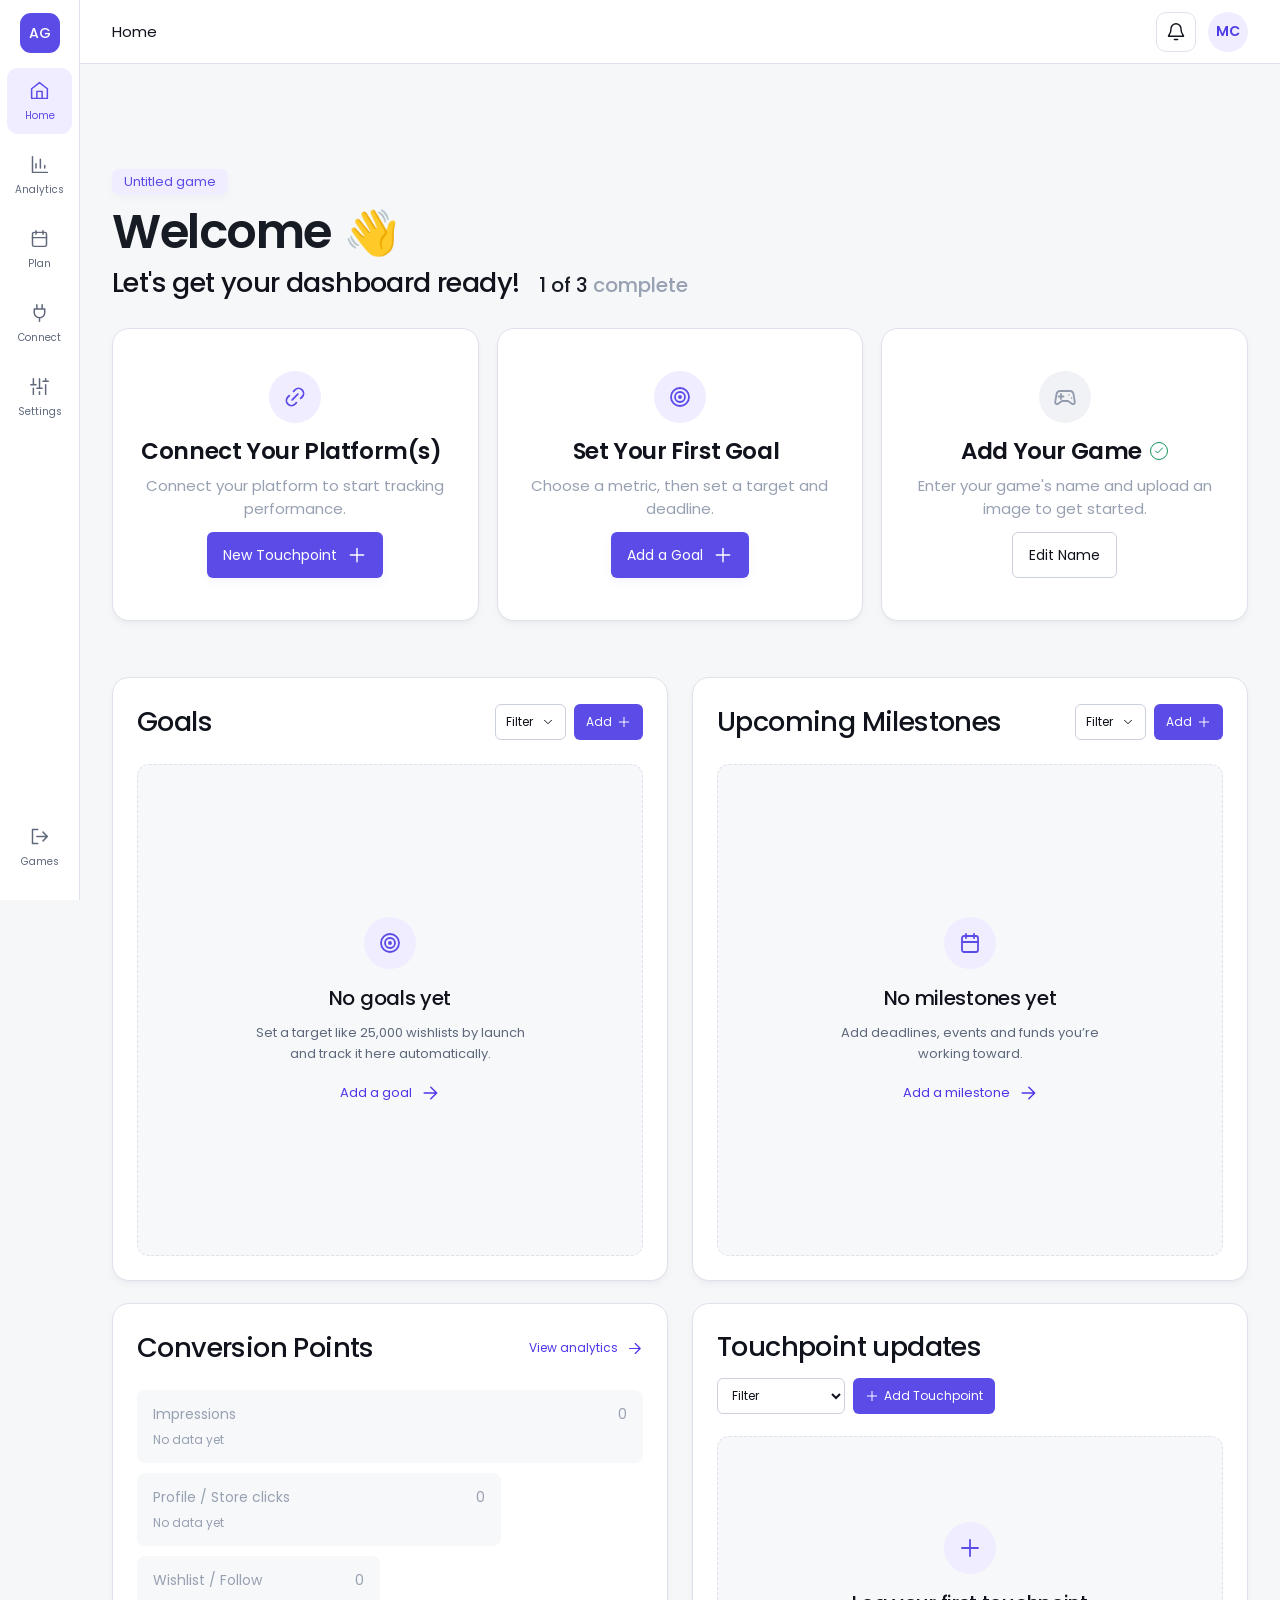
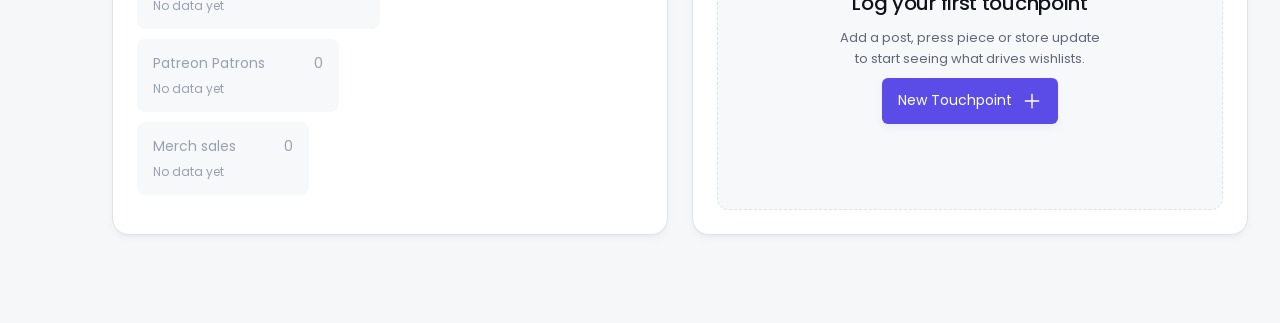
==== workspace.html @ 1661e058 "initial commit" ====
<!doctype html>
<html lang="en">
  <head>
    <meta charset="utf-8">
    <meta name="viewport" content="width=device-width, initial-scale=1">
    <meta name="description" content="Manage your games, dashboards, and launch plans with Aggro.">
    <title>Workspace · Aggro.</title>
    <link rel="preconnect" href="https://fonts.googleapis.com">
    <link rel="preconnect" href="https://fonts.gstatic.com" crossorigin>
    <link
      rel="stylesheet"
      href="https://fonts.googleapis.com/css2?family=Poppins:wght@400;500;600&display=swap"
    >
    <link rel="stylesheet" href="src/css/styles.css">
    <script src="src/js/autocomplete.js" defer></script>
    <script src="src/js/dropdown.js" defer></script>
    <script src="src/js/projects.js" defer></script>
    <script src="src/js/common.js" defer></script>
    <script src="src/js/date-picker.js" defer></script>
    <script src="src/js/demo-data.js" defer></script>
    <script src="src/js/workspace.js" defer></script>
    <script src="src/js/dashboard.js" defer></script>
    <script src="src/js/goal-filters.js" defer></script>
    <script src="src/js/milestone-form.js" defer></script>
    <script src="src/js/milestone-filters.js" defer></script>
  </head>
  <body class="workspace-open">
    <p id="text-completion-hint" class="visually-hidden">Typing any character fills in suggested text. You can then edit it freely.</p>

    <svg class="icon-library" xmlns="http://www.w3.org/2000/svg" aria-hidden="true">
      <symbol id="arrow" viewBox="0 0 24 24">
        <path d="M5 12h14m-6-7 7 7-7 7"/>
      </symbol>
      <symbol id="plus" viewBox="0 0 24 24">
        <path d="M12 4v16M4 12h16"/>
      </symbol>
      <symbol id="bell" viewBox="0 0 24 24">
        <path d="M18 8a6 6 0 0 0-12 0c0 7-3 7-3 9h18c0-2-3-2-3-9M10 21h4"/>
      </symbol>
      <symbol id="check" viewBox="0 0 24 24">
        <path d="m5 12 4 4 10-10"/>
      </symbol>
      <symbol id="target" viewBox="0 0 24 24">
        <circle cx="12" cy="12" r="9"/>
        <circle cx="12" cy="12" r="5"/>
        <circle cx="12" cy="12" r="1"/>
      </symbol>
      <symbol id="calendar" viewBox="0 0 24 24">
        <rect x="4" y="5" width="16" height="16" rx="2"/>
        <path d="M8 3v4m8-4v4M4 11h16"/>
      </symbol>
      <symbol id="edit" viewBox="0 0 24 24"><path d="m15 5 4 4M4 20l4-1L20 7a2.8 2.8 0 0 0-4-4L4 15Z"/></symbol>
      <symbol id="close" viewBox="0 0 24 24"><path d="m6 6 12 12M18 6 6 18"/></symbol>
      <symbol id="chevron-right" viewBox="0 0 24 24"><path d="m9 6 6 6-6 6"/></symbol>
      <symbol id="trash" viewBox="0 0 24 24"><path d="M3 6h18M9 6V3h6v3M5 6l1 15h12l1-15M10 10v7M14 10v7"/></symbol>
      <symbol id="link" viewBox="0 0 24 24">
        <g transform="rotate(-45 12 12)">
          <path d="M9 7H7a5 5 0 0 0 0 10h2m6-10h2a5 5 0 0 1 0 10h-2M8 12h8"/>
        </g>
      </symbol>
      <symbol id="gamepad" viewBox="0 0 24 24">
        <path
          d="M7 6h10c2 0 3 1 3.5 3l1.3 8c.3 1.7-1.6 2.8-2.9 1.7L15 16H9l-3.9 2.7c-1.3 1.1-3.2 0-2.9-1.7l1.3-8C4 7 5 6 7 6ZM8 9v5m-2.5-2.5h5"
        />
        <circle cx="16" cy="10" r=".8" fill="currentColor" stroke="none"/>
        <circle cx="18.5" cy="13" r=".8" fill="currentColor" stroke="none"/>
      </symbol>
    </svg>

    <aside id="workspace-sidebar" class="workspace-sidebar" aria-label="Game workspace">
      <button class="workspace-brand" type="button" data-library aria-label="Aggro — back to games">AG</button>
      <nav class="workspace-navigation" aria-label="Workspace navigation">
        <button class="sidebar-link" type="button" data-section="Home" aria-current="page">
          <svg class="icon" viewBox="0 0 24 24" aria-hidden="true">
            <path d="m3 10 9-7 9 7v11H3Z"/>
            <path d="M9 21v-8h6v8"/>
          </svg>
          <span>Home</span>
        </button>
        <button class="sidebar-link" type="button" data-section="Analytics">
          <svg class="icon" viewBox="0 0 24 24" aria-hidden="true">
            <path d="M4 3v18h17M8 16v-5m5 5V6m5 10v-3"/>
          </svg>
          <span>Analytics</span>
        </button>
        <button class="sidebar-link" type="button" data-section="Plan">
          <svg class="icon" viewBox="0 0 24 24" aria-hidden="true">
            <rect x="4" y="5" width="16" height="16" rx="2"/>
            <path d="M8 3v4m8-4v4M4 11h16"/>
          </svg>
          <span>Plan</span>
        </button>
        <button class="sidebar-link" type="button" data-section="Connect">
          <svg class="icon" viewBox="0 0 24 24" aria-hidden="true">
            <path d="M9 3v5m6-5v5M6 8h12v4a6 6 0 0 1-12 0Zm6 10v4"/>
          </svg>
          <span>Connect</span>
        </button>
        <button class="sidebar-link" type="button" data-section="Settings">
          <svg class="icon" viewBox="0 0 24 24" aria-hidden="true">
            <path d="M5 3v7m0 4v7M12 3v11m0 4v3M19 3v3m0 4v11M2 10h6m1 4h6m1-8h6"/>
          </svg>
          <span>Settings</span>
        </button>
      </nav>
      <button class="sidebar-link sidebar-return" type="button" data-library aria-label="Back to games">
        <svg class="icon" viewBox="0 0 24 24" aria-hidden="true">
          <path d="M10 4H4v16h6m-1-8h12m-5-5 5 5-5 5"/>
        </svg>
        <span>Games</span>
      </button>
    </aside>

    <header class="site-header">
      <span id="workspace-header-title" class="workspace-header-title">Home</span>
      <nav class="account-nav" aria-label="Account">
        <button
          class="icon-button notification-button"
          type="button"
          aria-label="Notifications"
        >
          <svg class="icon" aria-hidden="true"><use href="#bell"/></svg>
        </button>
        <button class="avatar" type="button" aria-label="Account for MC">MC</button>
      </nav>
    </header>

    <main id="game-workspace" class="game-workspace" aria-labelledby="workspace-page-title">
      <div class="dashboard-container">
        <header class="dashboard-intro">
          <span id="dashboard-game-name" class="game-name-badge"></span>
          <h1 id="workspace-page-title" tabindex="-1">Welcome <span class="welcome-wave" aria-hidden="true">??</span>
          </h1>
          <div id="dashboard-setup-heading" class="dashboard-setup-heading">
            <h2>Let's get your dashboard ready!</h2>
            <p id="setup-progress"><strong>1 of 3</strong> complete</p>
          </div>
        </header>

        <section id="dashboard-setup" class="setup-grid" aria-label="Get started">
          <article class="setup-card">
            <span class="dashboard-icon">
              <svg class="icon" aria-hidden="true"><use href="#link"/></svg>
            </span>
            <h3>
              Connect Your Platform(s)
              <svg id="platform-complete" class="icon completion-check" aria-hidden="true" aria-label="Complete">
                <use href="#check"/>
              </svg>
            </h3>
            <p>Connect your platform to start tracking performance.</p>
            <button class="button button--primary" type="button" data-dashboard-action="touchpoint">
              New Touchpoint
              <svg class="icon" aria-hidden="true"><use href="#plus"/></svg>
            </button>
          </article>
          <article class="setup-card">
            <span class="dashboard-icon">
              <svg class="icon" aria-hidden="true"><use href="#target"/></svg>
            </span>
            <h3>
              Set Your First Goal
              <svg id="goal-complete" class="icon completion-check" aria-hidden="true" aria-label="Complete">
                <use href="#check"/>
              </svg>
            </h3>
            <p>Choose a metric, then set a target and deadline.</p>
            <button class="button button--primary" type="button" data-dashboard-action="goal">
              <span class="setup-action-label">Add a Goal</span>
              <svg class="icon" aria-hidden="true"><use href="#plus"/></svg>
            </button>
          </article>
          <article class="setup-card is-complete">
            <span class="dashboard-icon">
              <svg class="icon" aria-hidden="true"><use href="#gamepad"/></svg>
            </span>
            <h3>
              Add Your Game
              <svg class="icon completion-check" aria-label="Complete"><use href="#check"/></svg>
            </h3>
            <p>Enter your game's name and upload an image to get started.</p>
            <button class="button button--secondary" type="button" data-dashboard-action="name">Edit Name</button>
          </article>
        </section>

        <div class="dashboard-grid">
          <section id="goals-panel" class="dashboard-panel" aria-labelledby="goals-title">
            <header class="panel-heading">
              <h2 id="goals-title">Goals</h2>
              <div class="panel-actions">
                <button
                  id="goals-filter-trigger"
                  class="dashboard-filter goal-filter-trigger"
                  type="button"
                  popovertarget="goals-filter-popup"
                  aria-haspopup="dialog"
                  aria-expanded="false"
                  aria-controls="goals-filter-popup"
                >
                  Filter <svg class="icon" viewBox="0 0 24 24" aria-hidden="true"><path d="m6 9 6 6 6-6"/></svg>
                </button>
                <div
                  id="goals-filter-popup"
                  class="goal-filters-popup"
                  popover
                  role="dialog"
                  aria-label="Filter goals"
                ></div>
                <button
                  class="button panel-add button--primary"
                  type="button"
                  data-dashboard-action="goal"
                  aria-label="Add a goal"
                >
                  Add <svg class="icon" aria-hidden="true"><use href="#plus"/></svg>
                </button>
              </div>
            </header>
            <div id="goals-content" class="panel-content"></div>
          </section>
          <section id="milestones-panel" class="dashboard-panel" aria-labelledby="milestones-title">
            <header class="panel-heading">
              <h2 id="milestones-title">Upcoming Milestones</h2>
              <div class="panel-actions">
                <button
                  id="milestones-filter-trigger"
                  class="dashboard-filter goal-filter-trigger"
                  type="button"
                  popovertarget="milestones-filter-popup"
                  aria-haspopup="dialog"
                  aria-expanded="false"
                  aria-controls="milestones-filter-popup"
                >
                  Filter <svg class="icon" viewBox="0 0 24 24" aria-hidden="true"><path d="m6 9 6 6 6-6"/></svg>
                </button>
                <div
                  id="milestones-filter-popup"
                  class="milestone-filters-popup"
                  popover
                  role="dialog"
                  aria-label="Filter milestones"
                ></div>
                <button
                  class="button panel-add button--primary"
                  type="button"
                  data-dashboard-action="milestone"
                  aria-label="Add a milestone"
                >
                  Add <svg class="icon" aria-hidden="true"><use href="#plus"/></svg>
                </button>
              </div>
            </header>
            <div id="milestones-content" class="panel-content"></div>
          </section>
          <section id="conversion-panel" class="dashboard-panel" aria-labelledby="conversion-title">
            <header class="panel-heading">
              <h2 id="conversion-title">Conversion Points</h2>
              <button class="text-link" type="button" data-dashboard-section="Analytics">View analytics <svg class="icon" aria-hidden="true">
                <use href="#arrow"/>
              </svg>
              </button>
            </header>
            <ol class="conversion-funnel" aria-label="Conversion metrics">
              <li><span>Impressions</span><span>0</span><small>No data yet</small></li>
              <li><span>Profile / Store clicks</span><span>0</span><small>No data yet</small></li>
              <li><span>Wishlist / Follow</span><span>0</span><small>No data yet</small></li>
              <li><span>Patreon Patrons</span><span>0</span><small>No data yet</small></li>
              <li><span>Merch sales</span><span>0</span><small>No data yet</small></li>
            </ol>
          </section>
          <section id="touchpoints-panel" class="dashboard-panel" aria-labelledby="touchpoints-title">
            <header class="panel-heading">
              <h2 id="touchpoints-title">Touchpoint updates</h2>
              <div class="panel-actions">
                <select id="touchpoints-filter" class="dashboard-filter" aria-label="Filter touchpoints">
                  <option value="all">Filter</option>
                  <option value="post">Posts</option>
                  <option value="press">Press</option>
                  <option value="store">Store updates</option>
                </select>
                <button
                  class="button panel-add button--primary"
                  type="button"
                  data-dashboard-action="touchpoint"
                >
                  <svg class="icon" aria-hidden="true"><use href="#plus"/></svg> Add Touchpoint
                </button>
              </div>
            </header>
            <div id="touchpoints-content" class="panel-content"></div>
          </section>
        </div>
        <p id="dashboard-status" class="visually-hidden" role="status"></p>
      </div>
    </main>

    <dialog id="dashboard-dialog" class="dashboard-dialog" aria-labelledby="dashboard-dialog-title">
      <button class="dialog-dismiss" type="button" data-close aria-label="Close dialog">
        <svg class="icon" aria-hidden="true"><use href="#close"/></svg>
      </button>
      <form id="dashboard-form">
        <h2 id="dashboard-dialog-title"></h2>
        <p id="dashboard-dialog-description" hidden>Set a target for your game and track your progress.</p>
        <div id="dashboard-form-fields"></div>
        <div class="wizard-actions">
          <button id="dashboard-delete" class="button milestone-delete" type="button" hidden><span id="dashboard-delete-label">Delete</span> <svg class="icon" aria-hidden="true"><use href="#trash"/></svg></button>
          <button id="dashboard-cancel" class="button button--secondary" type="button" data-close>Cancel</button>
          <button id="dashboard-save" class="button button--primary" type="submit">Save <svg id="goal-save-check" class="icon" hidden aria-hidden="true"><use href="#check"/></svg></button>
        </div>
      </form>
    </dialog>

    <dialog
      id="remove-goal-dialog"
      class="remove-goal-dialog"
      aria-labelledby="remove-goal-title"
      aria-describedby="remove-goal-description"
    >
      <span class="remove-goal-icon"><svg class="icon" aria-hidden="true"><use href="#trash"/></svg></span>
      <h2 id="remove-goal-title">Remove this goal?</h2>
      <p id="remove-goal-description"></p>
      <div class="wizard-actions">
        <button class="button button--secondary" type="button" autofocus data-close>Cancel</button>
        <button id="confirm-remove-goal" class="button button--danger" type="button">Remove goal</button>
      </div>
    </dialog>
  </body>
</html>
---- src/css/styles.css ----
:root {
  color-scheme: light;
  font-family: "Poppins", "Arial", sans-serif;
  color: #10131c;
  background: #fff;
  font-synthesis: none;
  --purple: #5b4be7;
  --muted: #5e687a;
  --border: #dfe2eb;
  --sidebar-width: 80px;
}

/* Keep the previous page visible while the next document appears. */
@view-transition {
  navigation: auto;
}

::view-transition-old(root),
::view-transition-new(root) {
  animation-duration: 800ms;
  animation-timing-function: ease-in-out;
}

@media (prefers-reduced-motion: reduce) {
  ::view-transition-old(root),
  ::view-transition-new(root) {
    animation: none;
  }
}

/* Base and shared controls */
* {
  box-sizing: border-box;
}

body {
  min-height: 100vh;
  margin: 0;
  background: #fff;
}

button, input, select {
  font: inherit;
}

button, select {
  cursor: pointer;
}

button {
  color: inherit;
}

a {
  color: inherit;
  text-decoration: none;
}

h1, h2, h3, p {
  margin: 0;
}

button:focus-visible, a:focus-visible, select:focus-visible, input:focus-visible {
  outline: 3px solid #968aff;
  outline-offset: 4px;
}

.icon-library {
  position: absolute;
  width: 0;
  height: 0;
  overflow: hidden;
}

.icon {
  width: 20px;
  height: 20px;
  flex-shrink: 0;
  fill: none;
  stroke: currentColor;
  stroke-width: 1.7;
  stroke-linecap: round;
  stroke-linejoin: round;
}

.material-icon {
  width: 20px;
  height: 20px;
  flex-shrink: 0;
  fill: currentColor;
}

.dropdown {
  flex-shrink: 0;
}

.visually-hidden {
  position: absolute;
  width: 1px;
  height: 1px;
  overflow: hidden;
  clip-path: inset(50%);
  white-space: nowrap;
}

[hidden] {
  display: none !important;
}

/* Header */
.site-header {
  display: flex;
  align-items: center;
  justify-content: space-between;
  height: 64px;
  padding-inline: 32px;
  background: #fff;
  border-bottom: 1px solid var(--border);
}

.brand {
  font-size: 16px;
  font-weight: 500;
}

.account-nav {
  display: flex;
  align-items: center;
  gap: 12px;
}

.icon-button {
  display: grid;
  place-items: center;
  width: 40px;
  height: 40px;
  padding: 0;
  background: #fff;
  border: 1px solid var(--border);
  border-radius: 10px;
}

.avatar {
  width: 40px;
  height: 40px;
  padding: 0;
  color: #4e3de4;
  font-size: 14px;
  font-weight: 600;
  background: #efedff;
  border: 0;
  border-radius: 50%;
}

/* Page layout */
.container {
  width: min(1200px, calc(100% - 64px));
  margin-inline: auto;
}

.page-banner {
  background: #f6f7f9;
}

.banner-content {
  display: flex;
  align-items: flex-start;
  justify-content: space-between;
  gap: 24px;
  padding-block: 88px 48px;
}

h1 {
  color: #050505;
  font-size: 28px;
  font-weight: 600;
  line-height: 1.2;
  letter-spacing: -.6px;
}

.page-intro p {
  margin-top: 6px;
  color: var(--muted);
  font-size: 14px;
  line-height: 1.5;
  letter-spacing: .1px;
}

.button {
  display: inline-flex;
  align-items: center;
  justify-content: center;
  gap: 10px;
  min-height: 38px;
  padding: 9px 24px;
  font-size: 14px;
  border: 0;
  border-radius: 6px;
}

.button--primary {
  color: #fff;
  background: var(--purple);
}

.button--primary:hover {
  background: #4e3ed2;
}

.banner-content > .button {
  min-width: 178px;
  margin-top: 8px;
  transition: color 140ms ease, background-color 140ms ease;
}

.banner-content > .button:hover,
.banner-content > .button:focus-visible {
  color: #10131c;
}

.games-section {
  padding-top: 24px;
  padding-bottom: 48px;
}

.section-heading {
  display: flex;
  flex-wrap: wrap;
  align-items: center;
  justify-content: space-between;
  gap: 16px;
  margin-bottom: 24px;
}

.section-heading h2 {
  color: var(--muted);
  font-size: 16px;
  font-weight: 500;
  line-height: 32px;
}

.filter-trigger {
  display: inline-flex;
  align-items: center;
  gap: 10px;
  flex-shrink: 0;
  min-height: 40px;
  padding: 9px 14px;
  color: #10131c;
  font-size: 14px;
  white-space: nowrap;
  background: #fff;
  border: 1px solid #cbd0de;
  border-radius: 10px;
  transition: color 120ms ease, background-color 120ms ease, border-color 120ms ease;
}

.filter-trigger .icon {
  width: 18px;
  height: 18px;
}

.filter-trigger:hover,
.filter-trigger[aria-expanded="true"] {
  color: var(--purple);
  background: #efedff;
  border-color: var(--purple);
}

.filter-menu {
  position: fixed;
  inset: auto;
  width: min(280px, calc(100vw - 32px));
  margin: 0;
  padding: 10px;
  color: #10131c;
  background: #fff;
  border: 1px solid var(--border);
  border-radius: 14px;
  box-shadow: 0 12px 28px #161b301a;
  opacity: 0;
  transition: opacity 140ms ease,
    display 140ms allow-discrete, overlay 140ms allow-discrete;
}

.filter-menu:popover-open {
  opacity: 1;
}

@starting-style {
  .filter-menu:popover-open {
    opacity: 0;
  }
}

.filter-option {
  display: flex;
  align-items: center;
  justify-content: space-between;
  gap: 12px;
  width: 100%;
  padding: 11px 8px;
  text-align: left;
  font-size: 14px;
  white-space: nowrap;
  background: none;
  border: 0;
  border-radius: 7px;
  transition: background-color 100ms ease;
}

.filter-option:hover,
.filter-option:focus-visible {
  background: #cdd1d9;
}

.filter-option[aria-checked="true"] {
  font-weight: 500;
}

.filter-option .icon {
  width: 16px;
  height: 16px;
  visibility: hidden;
}

.filter-option[aria-checked="true"] .icon {
  visibility: visible;
}

.context-menu {
  width: 180px;
  padding: 6px;
}

.context-menu-delete {
  justify-content: flex-start;
  color: #b13d52;
}

.context-menu-delete .icon {
  visibility: visible;
}

/* Game library and reusable cards */
.game-grid {
  display: grid;
  grid-template-columns: repeat(3, minmax(0, 1fr));
  grid-auto-rows: 1fr;
  gap: 24px;
}

.card {
  min-width: 0;
  min-height: 340px;
  background: #fff;
  border: 1px solid var(--border);
  border-radius: 20px;
  box-shadow: 0 0 0 1px transparent, 0 4px 9px #161b3010;
  transition: background-color 160ms ease, border-color 160ms ease, box-shadow 160ms ease;
}

.game-card {
  display: flex;
  flex-direction: column;
  align-self: stretch;
  overflow: hidden;
}

.card:hover,
.card:focus-within {
  background: #f6f7f9;
  border-color: var(--purple);
  box-shadow: 0 0 0 1px var(--purple), 0 4px 9px #161b3010;
}

.game-card:hover .game-card-open,
.game-card:focus-within .game-card-open {
  color: var(--purple);
}

.game-card-art {
  position: relative;
  width: 100%;
  aspect-ratio: 2 / 1;
  overflow: hidden;
  background: radial-gradient(ellipse at 75% 50%, #55427d55, transparent 65%), linear-gradient(135deg, #171329, #342852);
}

.game-card-art::before {
  position: absolute;
  inset: -80% -25% -80% 0;
  content: "";
  background: repeating-radial-gradient(circle at 60% 50%, transparent 0 45px, #b2a8e333 46px, transparent 47px 48px);
}

.game-card-art > span {
  position: absolute;
  top: 50%;
  left: 75%;
  width: 12px;
  height: 12px;
  background: #c5b1ff;
  border-radius: 50%;
  box-shadow: 0 0 30px #b9aafa55;
  transform: translate(-50%, -50%);
}

.game-card-art img {
  position: absolute;
  inset: 0;
  width: 100%;
  height: 100%;
  object-fit: cover;
}

.game-card-art.has-cover::before,
.game-card-art.has-cover > span {
  display: none;
}

.game-card-art.has-no-cover {
  background: #e9ebef;
}

.game-card-art.has-no-cover::before,
.game-card-art.has-no-cover > span {
  display: none;
}

.game-card-art.has-no-cover .game-card-launch {
  color: var(--muted);
}

.game-card-art.has-cover .game-card-launch {
  z-index: 1;
  padding: 4px 8px;
  background: #171329b3;
  border-radius: 4px;
}

.game-card-links {
  display: flex;
  flex-wrap: wrap;
  justify-content: space-between;
  gap: 12px;
  margin: 18px 24px 20px;
  padding-top: 16px;
}

.game-card-links button {
  line-height: 22px;
  text-decoration: none;
}

.game-card-heading {
  display: flex;
  align-items: center;
  justify-content: space-between;
  gap: 12px;
  margin: 16px 24px 0;
  text-align: left;
}

.game-card-heading h3 {
  font-size: 20px;
  font-weight: 500;
  line-height: 1.3;
  letter-spacing: -.5px;
  overflow-wrap: anywhere;
}

.game-card-launch {
  position: absolute;
  bottom: 16px;
  left: 20px;
  color: #e0d7ef;
  font-size: 12px;
}

.game-card-open {
  display: grid;
  place-items: center;
  flex-shrink: 0;
  width: 32px;
  height: 32px;
  padding: 0;
  color: #8a80c6;
  background: none;
  border: 0;
  border-radius: 4px;
}

.game-card-ownership {
  margin: 4px 24px 0;
  color: var(--muted);
  font-size: 12px;
  line-height: 1.5;
  text-align: left;
}

.add-card {
  position: relative;
  display: flex;
  flex-direction: column;
  align-items: center;
  justify-content: center;
  align-self: stretch;
  gap: 8px;
  padding: 28px;
  text-align: center;
}

.add-card::before {
  position: absolute;
  inset: 12px;
  content: "";
  border-radius: 9px;
  background: linear-gradient(90deg, #cbd1df 50%, transparent 0) top / 20px 1px repeat-x, linear-gradient(90deg, #cbd1df 50%, transparent 0) bottom / 20px 1px repeat-x, linear-gradient(#cbd1df 50%, transparent 0) left / 1px 20px repeat-y, linear-gradient(#cbd1df 50%, transparent 0) right / 1px 20px repeat-y;
  background-color: #f6f7f9;
  pointer-events: none;
}

.add-card > * {
  position: relative;
}

.add-card-title {
  color: #5d6676;
  font-size: 20px;
  font-weight: 500;
}

.add-card-description {
  max-width: 260px;
  color: #788294;
  font-size: 13px;
  line-height: 1.5;
}

.text-link {
  display: inline-flex;
  align-items: center;
  gap: 8px;
  padding: 0;
  color: #4d36e9;
  font-size: 13px;
  text-decoration: none;
  background: none;
  border: 0;
  border-radius: 4px;
  transition: color 140ms ease;
}

.text-link:hover,
.text-link:focus-visible {
  color: #10131c;
  text-decoration: none;
}

.add-card-action {
  margin-top: 4px;
  padding: 6px 8px;
}

/* Dialogs and account popovers */
dialog {
  width: min(440px, calc(100% - 32px));
  padding: 28px;
  color: #10131c;
  background: #fff;
  border: 1px solid var(--border);
  border-radius: 18px;
  box-shadow: 0 16px 70px #17113525;
}

dialog::backdrop {
  background: #16112e55;
}

.new-game-dialog::backdrop,
.dashboard-dialog::backdrop {
  transition: background-color 800ms ease-in-out;
}

dialog[data-transitioning="true"]::backdrop {
  background: transparent;
}

.new-game-dialog[data-transitioning="true"] {
  transition: none;
}

dialog p {
  color: var(--muted);
  line-height: 1.5;
}

.field {
  display: grid;
  gap: 8px;
  margin-block: 22px;
  font-size: 14px;
  font-weight: 500;
}

.field input {
  min-width: 0;
  width: 100%;
  padding: 12px;
  border: 1px solid #cbd0de;
  border-radius: 6px;
}

/* New-game flow */
.new-game-dialog {
  width: min(720px, calc(100% - 32px));
  max-height: calc(100dvh - 48px);
  padding: 32px 40px;
  border-radius: 22px;
  opacity: 0;
  transition: opacity 140ms ease, display 140ms allow-discrete, overlay 140ms allow-discrete;
}

.new-game-dialog[open] {
  opacity: 1;
}

@starting-style {
  .new-game-dialog[open] {
    opacity: 0;
  }
}

.new-game-dialog--people {
  width: min(520px, calc(100% - 32px));
}

.new-game-dialog--people .dialog-dismiss {
  display: none;
}

.people-heading {
  display: flex;
  align-items: center;
  gap: 8px;
}

.people-back {
  display: grid;
  place-items: center;
  flex-shrink: 0;
  width: 28px;
  height: 32px;
  margin-left: -6px;
  padding: 0;
  color: var(--muted);
  background: none;
  border: 0;
  border-radius: 4px;
}

.people-back:hover {
  color: #10131c;
  background: #f6f7f9;
}

.dialog-dismiss {
  position: absolute;
  top: 32px;
  right: 40px;
  display: grid;
  place-items: center;
  width: 44px;
  height: 44px;
  padding: 0;
  color: #171b24;
  line-height: 1;
  background: #fff;
  border: 1px solid var(--border);
  border-radius: 10px;
}

.dialog-dismiss .icon {
  width: 24px;
  height: 24px;
}

.wizard-step h2 {
  padding-right: 20px;
  font-size: 26px;
  font-weight: 500;
  line-height: 1.4;
}

.wizard-step--setup h2,
.wizard-step--setup .wizard-description {
  padding-inline: 0;
  text-align: center;
}

.wizard-description {
  margin-top: 12px;
  font-size: 16px;
}

.cover-picker {
  position: relative;
  width: 140px;
  margin: 24px auto 0;
}

.cover-replace {
  position: absolute;
  top: 0;
  right: -12px;
  display: grid;
  place-items: center;
  width: 28px;
  height: 28px;
  padding: 0;
  color: #929bad;
  background: #fff;
  border: 0;
  border-radius: 50%;
}

.cover-replace:hover {
  color: var(--purple);
}

.cover-upload {
  position: relative;
  display: grid;
  place-items: center;
  width: 140px;
  height: 140px;
  margin: 0;
  overflow: hidden;
  padding: 0;
  background: #fff;
  border: 2px dashed #cbd0de;
  border-radius: 50%;
  cursor: pointer;
}

.cover-upload:hover,
.cover-upload:focus-visible {
  background: #f8f7ff;
  border-color: var(--purple);
}

.cover-upload:focus-visible {
  outline: 2px solid #968aff;
  outline-offset: 4px;
}

.cover-upload img {
  width: 100%;
  height: 100%;
  object-fit: cover;
}

.cover-upload.has-default {
  background: radial-gradient(circle at 75% 50%, #b9aafa 0 4px, transparent 5px),
    repeating-radial-gradient(circle at 75% 50%, transparent 0 18px, #b2a8e34a 19px, transparent 20px 21px),
    linear-gradient(145deg, #10102d, #302766);
  border-color: transparent;
}

.cover-upload-placeholder {
  display: grid;
  justify-items: center;
  gap: 6px;
  color: #929bad;
  font-size: 13px;
  text-align: center;
}

.cover-upload-placeholder .icon {
  width: 25px;
  height: 25px;
}

.form-error {
  margin-top: 8px;
  color: #b13d52;
  font-size: 12px;
}

.form-error:empty {
  display: none;
}

.game-title-field {
  margin-block: 24px 16px;
  color: var(--muted);
  font-size: 20px;
}

.required-mark {
  color: #eb6572;
}

.game-title-field input {
  font-size: 16px;
}

.new-game-dialog input:focus-visible {
  outline: 2px solid var(--purple);
  outline-offset: 0;
}

.invite-people-action {
  font-size: 14px;
}

.people-count,
.invited-badge {
  padding: 2px 6px;
  color: var(--purple);
  font-size: 10px;
  background: #efedff;
  border-radius: 5px;
}

.people-count {
  display: inline-flex;
  align-items: center;
  gap: 4px;
  font-size: 12px;
}

.people-count .icon {
  width: 14px;
  height: 14px;
}

.wizard-actions {
  display: flex;
  align-items: center;
  justify-content: space-between;
  gap: 16px;
  margin-top: 28px;
}

.wizard-actions > .button {
  min-width: 112px;
  min-height: 44px;
}

.button--secondary {
  color: #10131c;
  background: #fff;
  border: 1px solid #cbd0de;
}

.button--secondary:hover {
  background: #f6f7f9;
}

.button:disabled {
  opacity: .45;
  cursor: not-allowed;
}

.wizard-step--people {
  display: flex;
  flex-direction: column;
  min-height: 370px;
}

.wizard-step--people h2 {
  color: var(--muted);
}

.invite-search {
  position: relative;
  margin-top: 12px;
}

.invite-suggestions {
  position: absolute;
  top: calc(100% + 6px);
  right: 0;
  left: 0;
  z-index: 2;
  overflow: hidden;
  padding: 4px 0;
  background: #efedff;
  border: 1px solid #d9d3f5;
  border-radius: 10px;
  box-shadow: 0 8px 24px #161b3020;
}

.invite-form {
  display: flex;
  align-items: center;
  gap: 6px;
  min-height: 52px;
  margin: 0;
  padding: 5px;
  border: 1px solid #cbd0de;
  border-radius: 8px;
}

.invite-form:focus-within {
  outline: 1px solid var(--purple);
  border-color: var(--purple);
}

.invite-form > input {
  flex: 1;
  min-width: 0;
  width: 100%;
  padding: 5px 8px;
  font-size: 14px;
  border: 0;
}

.new-game-dialog .invite-form input:focus-visible {
  outline: none;
}

.invite-form > .button {
  min-height: 30px;
  padding: 5px 10px;
  font-size: 13px;
}

.people-list {
  display: grid;
  gap: 20px;
  margin: 20px 0 0;
  padding: 0;
  list-style: none;
}

.person-row {
  display: flex;
  align-items: center;
  gap: 12px;
  min-width: 0;
}

.person-avatar {
  display: grid;
  place-items: center;
  flex-shrink: 0;
  width: 42px;
  height: 42px;
  color: #82778d;
  font-size: 12px;
  background: #eeecf1;
  border-radius: 50%;
}

.person-details {
  flex: 1;
  min-width: 0;
}

.new-game-dialog .person-details p {
  color: #10131c;
  font-size: 15px;
  overflow-wrap: anywhere;
}

.person-details > span {
  color: var(--muted);
  font-size: 14px;
  overflow-wrap: anywhere;
}

.person-role {
  margin-left: auto;
  color: #929bad;
  font-size: 14px;
}

.permission-remove {
  color: #c53c4c;
}

.person-row--suggestion {
  width: 100%;
  margin: 0;
  padding: 10px 12px;
  background: transparent;
  border: 0;
  border-radius: 0;
  text-align: left;
}

.person-row--suggestion:hover,
.person-row--suggestion[aria-selected="true"] {
  background: #dcd5fa;
}

.person-details > .person-name {
  display: block;
  color: #10131c;
  font-size: 15px;
}

.person-heading {
  display: flex;
  align-items: center;
  flex-wrap: wrap;
  gap: 6px;
}

.wizard-step--people .wizard-actions {
  justify-content: space-between;
  margin-top: auto;
  padding-top: 24px;
}

/* Workspace shell */
.workspace-sidebar {
  position: fixed;
  inset: 0 auto 0 0;
  z-index: 3;
  display: flex;
  flex-direction: column;
  align-items: center;
  width: var(--sidebar-width);
  height: 100dvh;
  overflow-y: auto;
  padding: 13px 7px 20px;
  background: #fff;
  border-right: 1px solid var(--border);
}

.workspace-brand {
  display: grid;
  place-items: center;
  flex-shrink: 0;
  width: 40px;
  height: 40px;
  padding: 0;
  color: #fff;
  font-size: 14px;
  font-weight: 500;
  background: var(--purple);
  border: 0;
  border-radius: 11px;
}

.workspace-navigation {
  display: grid;
  gap: 8px;
  width: 100%;
  margin-top: 15px;
}

.sidebar-link {
  display: flex;
  flex-direction: column;
  align-items: center;
  justify-content: center;
  gap: 8px;
  flex-shrink: 0;
  width: 100%;
  min-height: 66px;
  padding: 10px 2px;
  color: var(--muted);
  font-size: 10px;
  line-height: 1.4;
  background: none;
  border: 0;
  border-radius: 11px;
}

.sidebar-link .icon {
  width: 21px;
  height: 21px;
}

.sidebar-link:hover {
  color: var(--purple);
  background: #f6f5ff;
}

.sidebar-link[aria-current="page"] {
  color: var(--purple);
  background: #efedff;
}

.sidebar-link:focus-visible, .workspace-brand:focus-visible {
  outline-offset: -3px;
}

.sidebar-return {
  margin-top: auto;
}

.workspace-open {
  background: #f6f7f9;
}

.workspace-open .site-header {
  margin-left: var(--sidebar-width);
}

.workspace-header-title {
  font-size: 15px;
}

.game-workspace {
  min-height: calc(100dvh - 64px);
  margin-left: var(--sidebar-width);
  background: #f6f7f9;
}

@media (max-height: 570px) {
  .sidebar-return {
    margin-top: 20px;
  }
}

/* Dashboard */
.dashboard-container {
  width: min(1500px, 100%);
  margin-inline: auto;
  padding: 104px 32px 88px;
}

.game-name-badge {
  display: inline-block;
  max-width: 100%;
  margin-bottom: 8px;
  padding: 3px 12px;
  overflow-wrap: anywhere;
  color: var(--purple);
  font-size: 13px;
  line-height: 1.5;
  background: #efedff;
  border-radius: 8px;
  box-shadow: 0 3px 8px #161b3008;
}

.dashboard-intro h1 {
  color: #171b24;
  font-size: 48px;
  line-height: 1.2;
  letter-spacing: -1.5px;
}

#workspace-page-title:focus {
  outline: none;
}

.welcome-wave {
  display: inline-block;
  margin-left: 4px;
  font-size: 44px;
}

.dashboard-setup-heading {
  display: flex;
  align-items: baseline;
  flex-wrap: wrap;
  gap: 8px 20px;
  margin-top: 4px;
}

.dashboard-setup-heading h2 {
  font-size: 27px;
  font-weight: 500;
  line-height: 1.4;
  letter-spacing: -.6px;
}

.dashboard-setup-heading p {
  color: #98a1b2;
  font-size: 20px;
  font-weight: 500;
}

.dashboard-setup-heading strong {
  color: #171b24;
  font-weight: 500;
}

.setup-grid {
  display: grid;
  grid-template-columns: repeat(3, minmax(0, 1fr));
  gap: 18px;
  margin-top: 26px;
}

.setup-card, .dashboard-panel {
  min-width: 0;
  background: #fff;
  border: 1px solid var(--border);
  border-radius: 17px;
  box-shadow: 0 2px 2px #161b3005, 0 4px 9px #161b3009;
}

.setup-card {
  display: flex;
  flex-direction: column;
  align-items: center;
  min-height: 292px;
  padding: 42px 28px;
  text-align: center;
}

.dashboard-icon {
  display: inline-grid;
  place-items: center;
  flex-shrink: 0;
  width: 52px;
  height: 52px;
  color: var(--purple);
  background: #efedff;
  border-radius: 50%;
  transition: color 1000ms ease-in-out, background-color 1000ms ease-in-out;
}

.setup-card.is-complete .dashboard-icon {
  color: #929bad;
  background: #f1f2f5;
}

.dashboard-icon .icon {
  width: 24px;
  height: 24px;
  stroke-width: 1.8;
}

.setup-card h3 {
  display: flex;
  align-items: center;
  justify-content: center;
  gap: 8px;
  margin-top: 12px;
  font-size: 23px;
  font-weight: 600;
  line-height: 1.4;
  letter-spacing: -.4px;
}

.completion-check {
  flex-shrink: 0;
  width: 18px;
  height: 18px;
  padding: 2px;
  color: #15945e;
  border: 1.7px solid currentColor;
  border-radius: 50%;
  stroke-width: 2;
}

.setup-card .completion-check {
  width: 0;
  padding: 0;
  border-width: 0;
  opacity: 0;
  transform: scale(.6);
  transition: opacity 900ms ease-in-out, transform 900ms ease-in-out, width 900ms ease-in-out, padding 900ms ease-in-out, border-width 900ms ease-in-out;
}

.setup-card.is-complete .completion-check {
  width: 18px;
  padding: 2px;
  border-width: 1.7px;
  opacity: 1;
  transform: scale(1);
}

.setup-card p {
  margin-top: 8px;
  margin-bottom: 12px;
  color: #98a1b2;
  font-size: 15px;
  line-height: 1.5;
}

.setup-card .button {
  flex-shrink: 0;
  min-height: 46px;
  margin-top: auto;
  padding-inline: 16px;
  transition: color 1000ms ease-in-out, background-color 1000ms ease-in-out, border-color 1000ms ease-in-out, box-shadow 1000ms ease-in-out;
}

.setup-card .button--primary, .dashboard-empty .button--primary {
  box-shadow: 0 4px 8px #5b4be710;
}

.dashboard-grid {
  display: grid;
  grid-template-columns: repeat(2, minmax(0, 1fr));
  gap: 22px 24px;
  margin-top: 56px;
}

.dashboard-panel {
  display: flex;
  flex-direction: column;
  padding: 24px;
}

.panel-heading {
  display: flex;
  align-items: center;
  justify-content: space-between;
  flex-wrap: wrap;
  gap: 12px;
  min-height: 40px;
  margin-bottom: 22px;
}

.panel-heading h2 {
  font-size: 27px;
  font-weight: 500;
  line-height: 1.4;
  letter-spacing: -.6px;
}

.panel-actions {
  display: flex;
  align-items: center;
  flex-wrap: wrap;
  gap: 8px;
}

.panel-add {
  min-height: 36px;
  padding: 7px 12px;
  gap: 5px;
  font-size: 12px;
}

.panel-add .icon {
  width: 14px;
  height: 14px;
}

.panel-heading .text-link {
  font-size: 12px;
}

.panel-heading .text-link .icon {
  width: 17px;
  height: 17px;
}

.dashboard-filter {
  max-width: 100%;
  min-height: 36px;
  padding: 7px 10px;
  color: #10131c;
  font-size: 12px;
  background: #fff;
  border: 1px solid #cbd0de;
  border-radius: 6px;
}

.panel-content {
  display: flex;
  flex: 1;
  flex-direction: column;
  min-width: 0;
}

#goals-panel, #milestones-panel {
  min-height: 604px;
}

#conversion-panel, #touchpoints-panel {
  min-height: 532px;
}

.dashboard-empty {
  display: flex;
  flex: 1;
  flex-direction: column;
  align-items: center;
  justify-content: center;
  min-height: 330px;
  padding: 32px 20px;
  text-align: center;
  background: #f7f8fa;
  border: 1px dashed #dfe2eb;
  border-radius: 12px;
}

.dashboard-empty h3 {
  margin-top: 14px;
  font-size: 20px;
  font-weight: 500;
  line-height: 1.5;
  letter-spacing: -.3px;
}

.dashboard-empty p {
  max-width: 275px;
  margin-top: 10px;
  color: var(--muted);
  font-size: 13px;
  line-height: 1.6;
}

.dashboard-empty .text-link {
  margin-top: 18px;
}

.dashboard-empty .button {
  min-height: 46px;
  margin-top: 8px;
  padding-inline: 16px;
}

.conversion-funnel {
  display: grid;
  gap: 10px;
  margin: 0;
  padding: 0;
  list-style: none;
}

.conversion-funnel li {
  display: grid;
  grid-template-columns: minmax(0, 1fr) auto;
  gap: 6px 12px;
  padding: 14px 16px;
  color: #98a1b2;
  font-size: 14px;
  line-height: 1.5;
  background: #f7f8fa;
  border-radius: 8px;
}

.conversion-funnel li:nth-child(2) {
  width: 72%;
}

.conversion-funnel li:nth-child(3) {
  width: 48%;
}

.conversion-funnel li:nth-child(4) {
  width: 40%;
}

.conversion-funnel li:nth-child(5) {
  width: 34%;
}

.conversion-funnel small {
  grid-column: 1 / -1;
  font-size: 12px;
}

.dashboard-records {
  display: grid;
  gap: 12px;
  margin: 0;
  padding: 0;
  list-style: none;
}

.dashboard-record {
  padding: 18px;
  background: #f7f8fa;
  border: 1px solid var(--border);
  border-radius: 10px;
}

.dashboard-record h3 {
  font-size: 16px;
  font-weight: 500;
  overflow-wrap: anywhere;
}

.dashboard-record p {
  margin-top: 6px;
  color: var(--muted);
  font-size: 13px;
  line-height: 1.6;
  overflow-wrap: anywhere;
}

.dashboard-record a {
  display: inline-block;
  margin-top: 10px;
  color: var(--purple);
  font-size: 13px;
  overflow-wrap: anywhere;
}

.dashboard-add {
  align-self: flex-start;
  margin-top: 18px;
}

/* Populated planning panels */
.goal-records, .milestone-records {
  display: grid;
  margin: 0;
  padding: 0;
  list-style: none;
}

.goal-records {
  gap: 20px;
}

.goal-record {
  display: grid;
  grid-template-columns: minmax(0, 1fr) 32px;
  align-items: center;
  gap: 16px;
  min-width: 0;
  padding: 14px 16px;
  background: #fff;
  border: 1px solid var(--border);
  border-radius: 8px;
}

.goal-record-content {
  min-width: 0;
}

.goal-record-heading {
  display: flex;
  align-items: baseline;
  justify-content: space-between;
  flex-wrap: wrap;
  gap: 6px 12px;
}

.goal-record h3 {
  flex: 1;
  min-width: 0;
  font-size: 15px;
  font-weight: 500;
  line-height: 1.5;
  overflow-wrap: anywhere;
}

.goal-progress-summary {
  display: inline-flex;
  align-items: center;
  flex-wrap: wrap;
  gap: 8px;
  max-width: 100%;
}

.goal-status {
  padding: 2px 8px;
  color: var(--purple);
  font-size: 11px;
  line-height: 1.5;
  white-space: nowrap;
  background: #efedff;
  border-radius: 20px;
}

.goal-percentage {
  font-size: 15px;
  line-height: 1.5;
}

.goal-progress-bar {
  height: 8px;
  margin-top: 11px;
  overflow: hidden;
  background: #e2e4e9;
  border-radius: 8px;
}

.goal-progress-bar > span {
  display: block;
  height: 100%;
  background: var(--purple);
  border-radius: inherit;
}

.goal-record-detail {
  margin-top: 10px;
  color: var(--muted);
  font-size: 12px;
  line-height: 1.5;
  overflow-wrap: anywhere;
}

.goal-record:hover,
.goal-record:focus-within {
  background: #f7f8fa;
}

.goal-record:hover .record-edit,
.record-edit:focus-visible {
  color: var(--purple);
  background: #efedff;
  border-color: var(--purple);
}

.goal-record[data-status="not-started"] .goal-status {
  color: var(--muted);
  background: #f0f1f4;
}

.goal-record[data-status="behind"] .goal-status {
  color: #b87b1c;
  background: #fff4df;
}

.goal-record[data-status="behind"] .goal-progress-bar > span {
  background: #b87b1c;
}

.goal-record[data-status="completed"] .goal-status {
  color: #15945e;
  background: #e5f6ee;
}

.goal-record[data-status="completed"] .goal-progress-bar > span {
  background: #219360;
}

.milestone-records {
  gap: 12px;
}

.milestone-row {
  display: flex;
  align-items: center;
  gap: 14px;
  width: 100%;
  min-height: 80px;
  padding: 12px 14px;
  text-align: left;
  background: #fff;
  border: 1px solid var(--border);
  border-radius: 8px;
}

.milestone-row:hover {
  background: #f7f8fa;
  border-color: #cbd0de;
}

.milestone-row:hover > .icon {
  color: var(--purple);
}

.milestone-date-tile {
  display: grid;
  align-content: center;
  justify-items: center;
  gap: 3px;
  flex-shrink: 0;
  width: 54px;
  height: 54px;
  background: #efedff;
  border: 1px solid #e2e0ed;
  border-radius: 8px;
}

.milestone-date-tile span {
  font-size: 11px;
  line-height: 1.2;
}

.milestone-date-tile strong {
  font-size: 20px;
  font-weight: 500;
  line-height: 1.2;
}

.milestone-row-copy {
  display: grid;
  flex: 1;
  gap: 4px;
  min-width: 0;
}

.milestone-row-title {
  font-size: 14px;
  font-weight: 500;
  line-height: 1.5;
  overflow-wrap: anywhere;
}

.milestone-row-detail {
  color: var(--muted);
  font-size: 12px;
  line-height: 1.5;
  overflow-wrap: anywhere;
}

.milestone-countdown {
  flex-shrink: 0;
  font-size: 12px;
  white-space: nowrap;
}

.milestone-row > .icon {
  width: 16px;
  height: 16px;
  color: var(--muted);
}

.milestone-row--soon .milestone-date-tile {
  background: #fff4df;
  border-color: #fff4df;
}

.milestone-row--soon .milestone-countdown {
  color: #c17c15;
}

.records-footer {
  display: flex;
  align-items: center;
  flex-wrap: wrap;
  gap: 20px;
  margin-top: auto;
  padding-top: 22px;
  color: #98a1b2;
  font-size: 12px;
  line-height: 1.5;
}

.records-footer .text-link {
  font-size: 12px;
}

.records-footer .icon {
  width: 16px;
  height: 16px;
}

@media (max-width: 600px) {
  .goal-record {
    gap: 10px;
    padding: 12px;
  }

  .goal-record-heading {
    flex-direction: column;
    align-items: flex-start;
  }

  .milestone-row {
    display: grid;
    grid-template-columns: 44px minmax(0, 1fr) 14px;
    gap: 8px 10px;
    padding: 12px;
  }

  .milestone-date-tile {
    grid-row: 1 / 3;
    width: 44px;
    height: 50px;
  }

  .milestone-countdown {
    grid-column: 2;
    grid-row: 2;
    font-size: 11px;
  }

  .milestone-row > .icon {
    grid-column: 3;
    grid-row: 1 / 3;
  }
}

.dashboard-dialog {
  width: min(480px, calc(100% - 32px));
  max-height: calc(100dvh - 48px);
  padding-top: 36px;
}

.dashboard-dialog h2 {
  padding-right: 56px;
  font-size: 24px;
  font-weight: 500;
}

.dashboard-dialog .field {
  margin-block: 18px;
}

.dashboard-dialog .field select {
  width: 100%;
  min-width: 0;
  padding: 12px;
  background: #fff;
  border: 1px solid #cbd0de;
  border-radius: 6px;
}

/* Reusable date-field popup */
.date-picker-trigger {
  display: flex;
  align-items: center;
  justify-content: space-between;
  gap: 12px;
  width: 100%;
  min-width: 0;
  min-height: 46px;
  padding: 12px;
  color: #98a1b2;
  font-size: 14px;
  text-align: left;
  background: #fff;
  border: 1px solid #cbd0de;
  border-radius: 6px;
}

.date-picker-trigger.has-value {
  color: #171b24;
}

.date-picker-trigger .icon {
  width: 20px;
  height: 20px;
  color: #171b24;
}

.calendar-popover {
  position: fixed;
  inset: auto;
  max-width: calc(100vw - 32px);
  margin: 0;
  padding: 20px;
  overflow-y: auto;
  color: #171b24;
  background: #fff;
  border: 1px solid var(--border);
  border-radius: 14px;
  box-shadow: 0 12px 28px #161b301a;
}

.calendar-heading {
  display: flex;
  align-items: center;
  justify-content: space-between;
  gap: 8px;
  margin-bottom: 18px;
}

.calendar-heading h3 {
  font-size: 16px;
  font-weight: 500;
  line-height: 1.5;
}

.calendar-navigation {
  display: flex;
  align-items: center;
  gap: 4px;
}

.calendar-today {
  margin-right: 4px;
  padding: 5px 9px;
  color: var(--muted);
  font-size: 12px;
  background: #fff;
  border: 1px solid var(--border);
  border-radius: 5px;
}

.calendar-arrow {
  display: grid;
  place-items: center;
  width: 30px;
  height: 32px;
  padding: 0;
  color: var(--muted);
  background: none;
  border: 0;
  border-radius: 5px;
}

.calendar-arrow .icon {
  width: 18px;
  height: 18px;
}

.calendar-weekdays, .calendar-days {
  display: grid;
  grid-template-columns: repeat(7, minmax(0, 1fr));
  justify-items: center;
  gap: 6px 0;
}

.calendar-weekdays {
  margin-bottom: 9px;
  color: #929bad;
  font-size: 12px;
}

.calendar-day {
  display: grid;
  place-items: center;
  width: min(40px, 100%);
  aspect-ratio: 1;
  padding: 0;
  font-size: 14px;
  background: transparent;
  border: 1px solid transparent;
  border-radius: 50%;
}

.calendar-day--outside {
  color: #b4bac6;
}

.calendar-day[aria-current="date"] {
  color: var(--purple);
  border-color: #a79df3;
}

.calendar-day:hover, .calendar-arrow:hover, .calendar-today:hover {
  background: #efedff;
}

.calendar-day[aria-pressed="true"] {
  color: #fff;
  background: var(--purple);
  border-color: var(--purple);
}

/* Goal and milestone dialogs */
.planning-dialog {
  width: min(840px, calc(100% - 32px));
  padding: 32px 40px 34px;
  border-radius: 20px;
}

.planning-dialog h2 {
  padding-right: 56px;
  font-size: 26px;
  font-weight: 500;
  line-height: 1.4;
}

.planning-dialog #dashboard-dialog-description {
  margin-top: 10px;
  color: #606060;
  font-size: 16px;
}

.planning-dialog #dashboard-form-fields {
  display: grid;
  grid-template-columns: repeat(2, minmax(0, 1fr));
  gap: 26px 22px;
  margin-top: 28px;
}

.planning-dialog .field {
  min-width: 0;
  gap: 10px;
  margin: 0;
  color: #606060;
  font-size: 20px;
  font-weight: 500;
  line-height: 1.5;
}

.planning-dialog [data-field="title"],
.goal-dialog [data-field="metric"] {
  grid-column: 1 / -1;
}

.planning-dialog .required-mark {
  color: #dc3535;
}

.planning-dialog .field input,
.goal-type-trigger,
.planning-dialog .date-picker-trigger {
  width: 100%;
  min-width: 0;
  min-height: 48px;
  padding: 12px;
  color: #171b24;
  font-size: 16px;
  line-height: 1.4;
  background: #fff;
  border: 1px solid var(--border);
  border-radius: 6px;
}

.planning-dialog .field input::placeholder {
  color: #98a1b2;
  opacity: 1;
}

.planning-dialog .field input:focus-visible,
.goal-type-trigger:focus-visible,
.date-picker-trigger:focus-visible {
  outline: 2px solid var(--purple);
  outline-offset: 0;
  border-color: var(--purple);
}

.goal-type-trigger {
  display: flex;
  align-items: center;
  justify-content: space-between;
  gap: 12px;
  color: #98a1b2;
  text-align: left;
}

.goal-type-trigger.has-value {
  color: #171b24;
}

.goal-type-trigger .icon {
  width: 18px;
  height: 18px;
  color: #171b24;
}

.goal-type-menu {
  max-height: min(360px, calc(100dvh - 32px));
  overflow-y: auto;
  padding: 12px 14px;
  border-radius: 14px;
}

.goal-type-menu .filter-option {
  padding: 10px;
  font-size: 14px;
  font-weight: 400;
  white-space: normal;
}

.planning-dialog .wizard-actions {
  justify-content: flex-end;
  margin-top: 28px;
}

.planning-dialog #dashboard-save {
  min-width: 112px;
  min-height: 44px;
  padding: 9px 24px;
  font-size: 14px;
  border-radius: 6px;
}

.planning-dialog #dashboard-save:disabled {
  color: #98a1b2;
  background: #eeecff;
  opacity: 1;
}

.planning-dialog .goal-current-field {
  grid-column: 1 / -1;
}

.current-progress-control {
  display: flex;
  align-items: baseline;
  gap: 6px;
  min-width: 0;
  padding: 12px;
  overflow: hidden;
  background: #fff;
  border: 1px solid var(--border);
  border-radius: 6px;
}

.current-progress-control:focus-within {
  outline: 2px solid var(--purple);
  outline-offset: 0;
  border-color: var(--purple);
}

.planning-dialog .field .current-progress-control input {
  flex-shrink: 1;
  min-width: 1ch;
  max-width: 100%;
  min-height: 0;
  padding: 0;
  line-height: 1.4;
  background: transparent;
  border: 0;
  border-radius: 0;
  outline: none;
}

#goal-current-suffix {
  min-width: 0;
  color: #98a1b2;
  font-size: 16px;
  font-weight: 400;
  line-height: 1.4;
}

.planning-dialog #goal-current-note {
  margin: 0;
  color: var(--purple);
  font-size: 14px;
  font-weight: 400;
  line-height: 1.6;
}

.goal-filter-trigger {
  display: inline-flex;
  align-items: center;
  justify-content: center;
  gap: 8px;
}

.goal-filter-trigger .icon {
  width: 14px;
  height: 14px;
}

.goal-filter-trigger:hover,
.goal-filter-trigger[aria-expanded="true"],
.goal-filter-trigger.has-filters {
  color: #fff;
  background: var(--purple);
  border-color: var(--purple);
}

.goal-filters-popup {
  position: fixed;
  inset: auto;
  display: none;
  grid-template-columns: repeat(2, minmax(0, 1fr));
  gap: 18px 30px;
  margin: 0;
  padding: 20px;
  overflow-y: auto;
  color: #171b24;
  background: #fff;
  border: 1px solid var(--border);
  border-radius: 14px;
  box-shadow: 0 12px 28px #161b301a;
}

.goal-filters-popup:popover-open {
  display: grid;
}

.goal-filter-group h3 {
  margin-bottom: 8px;
  color: var(--muted);
  font-size: 12px;
  font-weight: 500;
  line-height: 1.5;
  text-transform: uppercase;
}

.goal-filter-options {
  display: grid;
  gap: 2px;
}

.goal-filter-option {
  display: flex;
  align-items: center;
  justify-content: space-between;
  gap: 8px;
  min-width: 0;
  min-height: 38px;
  padding: 7px 10px;
  font-size: 15px;
  line-height: 1.5;
  text-align: left;
  background: none;
  border: 0;
  border-radius: 6px;
}

.goal-filter-option:hover,
.goal-filter-option:focus-visible {
  background: #cdd1d9;
}

.goal-filter-option[aria-checked="true"] {
  font-weight: 500;
}

.goal-filter-option .icon {
  width: 16px;
  height: 16px;
  visibility: hidden;
}

.goal-filter-option[aria-checked="true"] .icon {
  visibility: visible;
}

.goal-filter-group--sort {
  grid-column: 1 / -1;
  padding-top: 16px;
  border-top: 1px solid var(--border);
}

.goal-filter-group--sort .goal-filter-options {
  grid-template-columns: repeat(3, minmax(0, 1fr));
  gap: 12px;
}

.goal-filter-footer {
  display: flex;
  align-items: center;
  justify-content: space-between;
  flex-wrap: wrap;
  gap: 12px;
  grid-column: 1 / -1;
  color: #98a1b2;
  font-size: 13px;
}

.remove-goal-dialog {
  width: min(640px, calc(100% - 32px));
  max-height: calc(100dvh - 48px);
  padding: 40px;
  border-radius: 20px;
}

.remove-goal-icon {
  display: grid;
  place-items: center;
  width: 64px;
  height: 64px;
  margin-bottom: 24px;
  color: #d83225;
  background: #fbe9e7;
  border-radius: 50%;
}

.remove-goal-icon .icon {
  width: 28px;
  height: 28px;
}

.remove-goal-dialog h2 {
  font-size: 26px;
  font-weight: 500;
  line-height: 1.4;
}

.remove-goal-dialog p {
  margin-top: 22px;
  font-size: 16px;
  line-height: 1.7;
  overflow-wrap: anywhere;
}

.remove-goal-dialog .wizard-actions {
  justify-content: flex-end;
}

.button--danger {
  color: #fff;
  background: #d83225;
}

.button--danger:hover {
  background: #bd2c20;
}

@media (max-width: 480px) {
  .goal-filters-popup {
    gap: 16px;
    padding: 16px;
  }

  .goal-filter-option {
    gap: 4px;
    padding-inline: 6px;
    font-size: 13px;
  }

  .goal-filter-group--sort .goal-filter-options {
    gap: 4px;
  }

  .remove-goal-dialog {
    padding: 24px;
  }

  .remove-goal-dialog .wizard-actions {
    flex-wrap: wrap;
  }
}

.milestone-goal {
  grid-column: 1 / -1;
  min-width: 0;
  padding: 20px;
  background: #f7f6fd;
  border-radius: 12px;
}

.milestone-goal h3 {
  margin-bottom: 12px;
  color: #171b24;
  font-size: 16px;
  font-weight: 500;
  line-height: 1.4;
}

.milestone-goal-row {
  display: grid;
  grid-template-columns: minmax(0, 1fr) minmax(0, 1fr) 44px;
  align-items: center;
  gap: 22px;
}

.milestone-event-field {
  grid-column: 1 / -1;
}

.milestone-goal-rows {
  display: grid;
  gap: 24px;
}

.milestone-goal-remove {
  display: grid;
  place-items: center;
  width: 44px;
  min-height: 44px;
  padding: 0;
  color: #171b24;
  background: #fff;
  border: 1px solid var(--border);
  border-radius: 10px;
}

.milestone-goal-remove:hover {
  background: #eeecf7;
}

.milestone-goal-add {
  color: #fff;
  background: var(--purple);
  border-color: var(--purple);
}

.milestone-goal-add:hover {
  background: #4e3ed2;
}

.milestone-goal-add:disabled {
  cursor: not-allowed;
  opacity: .45;
}

.milestone-filters-popup {
  position: fixed;
  inset: auto;
  max-width: calc(100vw - 32px);
  margin: 0;
  padding: 20px;
  overflow-y: auto;
  color: #171b24;
  background: #fff;
  border: 1px solid var(--border);
  border-radius: 14px;
  box-shadow: 0 12px 28px #161b301a;
}

.milestone-filters-popup h3 {
  margin-bottom: 8px;
  color: var(--muted);
  font-size: 12px;
  font-weight: 500;
  text-transform: uppercase;
}

.milestone-filters-popup .goal-filter-footer {
  margin-top: 14px;
}

.planning-dialog .milestone-delete {
  min-height: 44px;
  margin-right: auto;
  padding: 9px 20px;
  color: #d83225;
  font-size: 14px;
  background: #fff;
  border: 1px solid var(--border);
  border-radius: 6px;
}

.milestone-delete:hover,
.milestone-delete:focus-visible {
  color: #fff;
  background: #d83225;
  border-color: #d83225;
}

.milestone-delete .icon {
  width: 18px;
  height: 18px;
}

.record-edit {
  display: grid;
  place-items: center;
  flex-shrink: 0;
  width: 32px;
  height: 32px;
  padding: 5px;
  color: var(--muted);
  background: #fff;
  border: 1px solid var(--border);
  border-radius: 6px;
}

.record-edit:hover {
  color: var(--purple);
  border-color: var(--purple);
}

@media (max-width: 600px) {
  .milestone-goal {
    padding: 16px;
  }

  .milestone-goal h3 {
    font-size: 17px;
  }

  .milestone-goal-row {
    grid-template-columns: minmax(0, 1fr) 44px;
    gap: 12px;
  }

  .milestone-goal-row > .field:first-child {
    grid-column: 1 / -1;
  }

  .milestone-goal-remove {
    width: 44px;
    min-height: 44px;
  }

  .planning-dialog .milestone-delete {
    min-width: 0;
    padding-inline: 14px;
  }

  .planning-dialog {
    padding: 26px 22px;
  }

  .planning-dialog h2 {
    font-size: 23px;
  }

  .dialog-dismiss {
    top: 24px;
    right: 22px;
    width: 36px;
    height: 36px;
  }

  .planning-dialog #dashboard-dialog-description {
    font-size: 14px;
  }

  .planning-dialog #dashboard-form-fields {
    grid-template-columns: minmax(0, 1fr);
    gap: 20px;
    margin-top: 24px;
  }

  .planning-dialog .field {
    font-size: 16px;
  }

  .planning-dialog .field input,
  .goal-type-trigger,
  .planning-dialog .date-picker-trigger {
    min-height: 52px;
    padding: 12px;
    font-size: 16px;
  }

}

@media (max-width: 1100px) {
  .setup-card {
    padding-inline: 20px;
  }

  .setup-card h3 {
    font-size: 19px;
  }

  .dashboard-grid {
    grid-template-columns: minmax(0, 1fr);
    gap: 24px;
  }

  #goals-panel, #milestones-panel, #touchpoints-panel {
    min-height: 420px;
  }

  #conversion-panel {
    min-height: 0;
  }
}

@media (max-width: 800px) {
  .dashboard-container {
    padding: 56px 24px;
  }

  .setup-grid {
    grid-template-columns: minmax(0, 1fr);
  }

  .setup-card {
    min-height: 0;
    padding: 28px 24px;
  }

  .dashboard-intro h1 {
    font-size: 40px;
  }

  .dashboard-setup-heading h2 {
    font-size: 23px;
  }

  .dashboard-setup-heading p {
    font-size: 18px;
  }

  .dashboard-grid {
    margin-top: 32px;
  }
}

@media (max-width: 480px) {
  .dashboard-container {
    padding: 36px 16px;
  }

  .dashboard-intro h1 {
    font-size: 32px;
    letter-spacing: -1px;
  }

  .welcome-wave {
    margin-left: 0;
    font-size: 30px;
  }

  .dashboard-setup-heading h2 {
    font-size: 20px;
  }

  .dashboard-panel {
    padding: 18px;
  }

  .panel-heading h2 {
    font-size: 22px;
  }

  .panel-actions {
    gap: 8px;
  }

  .dashboard-empty {
    min-height: 300px;
    padding: 24px 12px;
  }

  .conversion-funnel li {
    padding: 12px;
    font-size: 12px;
  }

  .conversion-funnel li:nth-child(n+2) {
    width: 100%;
  }

  .dashboard-dialog .wizard-actions {
    gap: 10px;
  }

  .dashboard-dialog .button {
    min-width: 0;
    padding-inline: 18px;
  }
}

/* Game-created confirmation */
.new-game-dialog--done {
  width: min(760px, calc(100% - 32px));
}

.wizard-step--done {
  display: flex;
  flex-direction: column;
  align-items: center;
  padding-block: 80px 4px;
  text-align: center;
}

.success-icon {
  width: 64px;
  height: 64px;
  margin-bottom: 20px;
  fill: none;
  stroke: #219360;
  stroke-width: 5.5;
}

.wizard-step--done h2 {
  padding: 0;
  font-weight: 500;
}

.done-description {
  margin-top: 4px;
  font-size: 17px;
  overflow-wrap: anywhere;
}

.done-people {
  justify-content: center;
  min-height: 26px;
  margin-top: 20px;
  font-size: 13px;
}

.done-people .icon {
  width: 17px;
  height: 17px;
}

.done-shared {
  display: inline-flex;
  align-items: center;
  gap: 4px;
  padding: 2px 8px;
  color: var(--purple);
  background: #efedff;
  border-radius: 7px;
}

.done-open {
  min-width: 132px;
  min-height: 48px;
  margin-top: 20px;
  font-size: 15px;
}

.done-cancel {
  margin-top: 10px;
  padding: 2px 8px;
  font-size: 13px;
  background: none;
  border: 0;
  border-radius: 4px;
}

.done-cancel:hover,
.done-cancel:focus-visible {
  color: var(--purple);
}

/* Responsive layout */
@media (prefers-reduced-motion: reduce) {
  .new-game-dialog::backdrop,
  .dashboard-dialog::backdrop,
  .setup-card .dashboard-icon,
  .setup-card .completion-check,
  .setup-card .button,
  .card,
  .filter-trigger,
  .filter-menu,
  .filter-option,
  .text-link,
  .banner-content > .button,
  .new-game-dialog {
    transition: none;
  }
}

@media (max-width: 1199px) {
  .game-grid {
    grid-template-columns: repeat(2, minmax(0, 1fr));
  }
}

@media (max-width: 760px) {
  .site-header {
    padding-inline: 20px;
  }

  .container {
    width: calc(100% - 40px);
  }

  .banner-content {
    align-items: flex-start;
    padding-block: 48px 36px;
  }

  .page-intro p {
    max-width: 260px;
  }

  .banner-content > .button {
    min-width: auto;
    padding-inline: 16px;
  }

  .game-grid {
    grid-template-columns: minmax(0, 1fr);
  }
}

@media (max-width: 480px) {
  :root {
    --sidebar-width: 68px;
  }

  .workspace-sidebar {
    padding-inline: 4px;
  }

  .sidebar-link {
    font-size: 9px;
  }

  .wizard-step--done {
    padding-top: 56px;
  }

  .done-description {
    font-size: 14px;
  }

  .new-game-dialog {
    padding: 28px 20px;
  }

  .wizard-step h2 {
    font-size: 23px;
  }

  .wizard-description {
    font-size: 13px;
  }

  .invite-form {
    flex-wrap: wrap;
  }

  .invite-form > input {
    flex-basis: 100%;
  }

  .invite-form .dropdown {
    margin-left: auto;
  }

  .person-row {
    gap: 8px;
  }

  .person-avatar {
    width: 32px;
    height: 32px;
  }

  .banner-content {
    flex-direction: column;
    gap: 20px;
  }

  .banner-content > .button {
    margin-top: 0;
  }
}
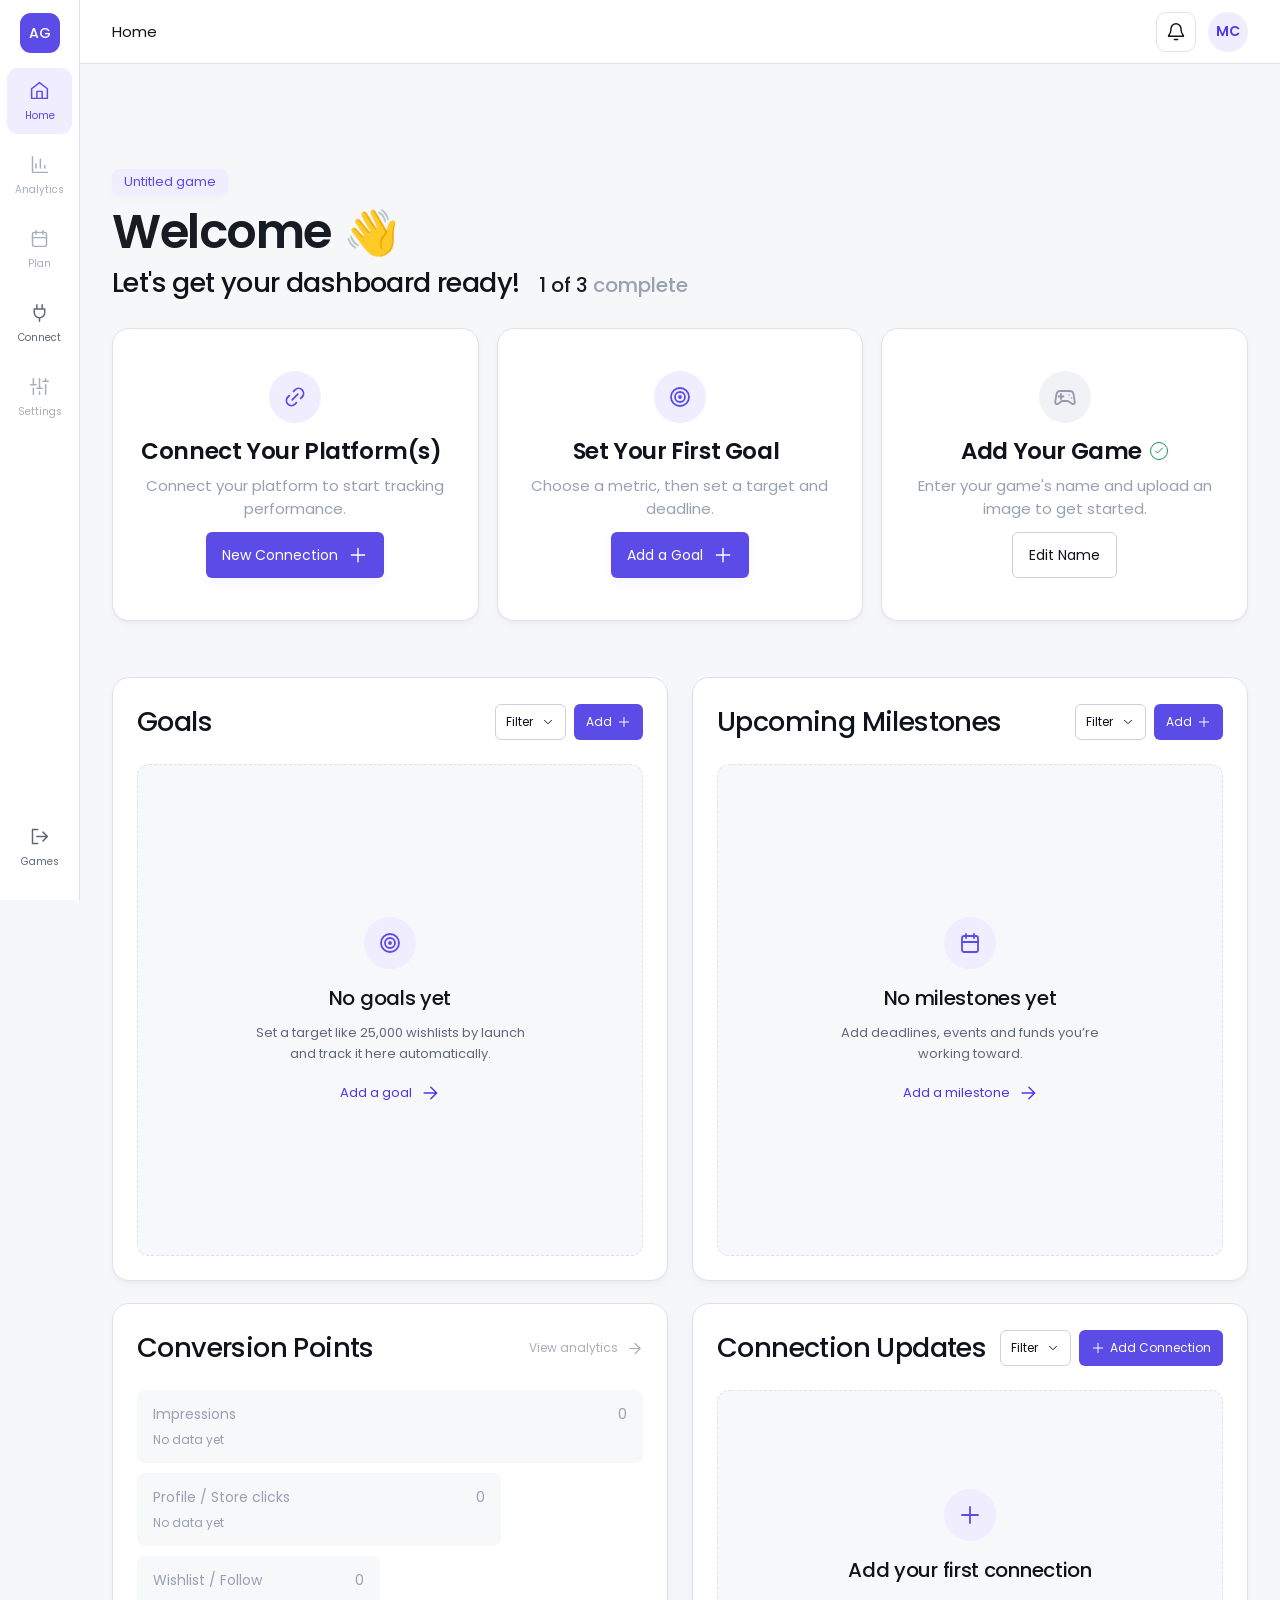
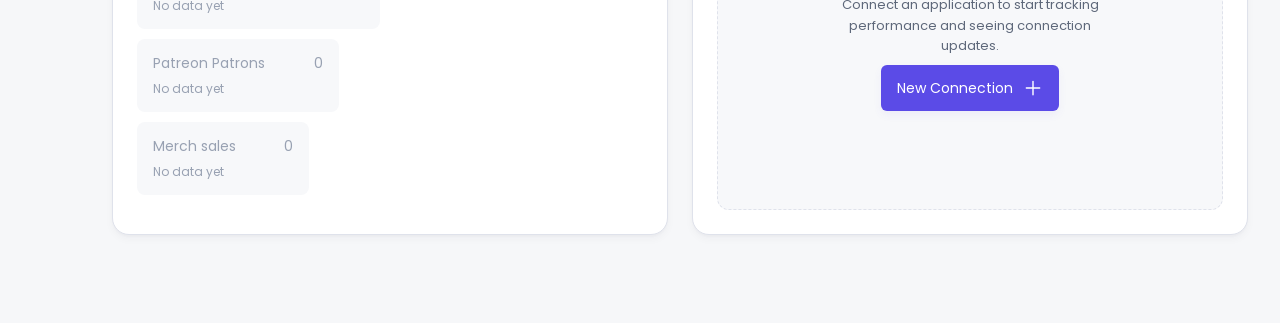
==== commit 106eea65: "setup finished" ====
--- a/workspace.html
+++ b/workspace.html
@@ -12,6 +12,10 @@
       href="https://fonts.googleapis.com/css2?family=Poppins:wght@400;500;600&display=swap"
     >
     <link rel="stylesheet" href="src/css/styles.css">
+    <link rel="stylesheet" href="src/css/connections.css">
+    <link rel="stylesheet" href="src/css/authorize.css">
+    <link rel="stylesheet" href="src/css/dashboard-metrics.css">
+    <link rel="stylesheet" href="src/css/home-setup.css">
     <script src="src/js/autocomplete.js" defer></script>
     <script src="src/js/dropdown.js" defer></script>
     <script src="src/js/projects.js" defer></script>
@@ -23,9 +27,14 @@
     <script src="src/js/goal-filters.js" defer></script>
     <script src="src/js/milestone-form.js" defer></script>
     <script src="src/js/milestone-filters.js" defer></script>
+    <script src="src/js/touchpoint-filters.js" defer></script>
+    <script src="src/js/conversion-details.js" defer></script>
+    <script src="src/js/connections.js" defer></script>
+    <script src="src/js/dashboard-metrics.js" defer></script>
+    <script src="src/js/home-setup.js" defer></script>
   </head>
   <body class="workspace-open">
-    <p id="text-completion-hint" class="visually-hidden">Typing any character fills in suggested text. You can then edit it freely.</p>
+    <p id="text-completion-hint" class="visually-hidden">Typing a matching first character fills in suggested text. You can then edit it freely.</p>
 
     <svg class="icon-library" xmlns="http://www.w3.org/2000/svg" aria-hidden="true">
       <symbol id="arrow" viewBox="0 0 24 24">
@@ -53,6 +62,9 @@
       <symbol id="close" viewBox="0 0 24 24"><path d="m6 6 12 12M18 6 6 18"/></symbol>
       <symbol id="chevron-right" viewBox="0 0 24 24"><path d="m9 6 6 6-6 6"/></symbol>
       <symbol id="trash" viewBox="0 0 24 24"><path d="M3 6h18M9 6V3h6v3M5 6l1 15h12l1-15M10 10v7M14 10v7"/></symbol>
+      <symbol id="megaphone" viewBox="0 0 24 24"><path d="m3 10 16-5v14L3 14Zm4 5 2 6h4l-2-5"/></symbol>
+      <symbol id="newspaper" viewBox="0 0 24 24"><path d="M7 4h13v16H4V8h3m0-4v16M10 8h7m-7 4h7m-7 4h4"/></symbol>
+      <symbol id="storefront" viewBox="0 0 24 24"><path d="M4 10v10h16V10M3 10l2-6h14l2 6M3 10c0 4 6 4 6 0 0 4 6 4 6 0 0 4 6 4 6 0M9 20v-6h6v6"/></symbol>
       <symbol id="link" viewBox="0 0 24 24">
         <g transform="rotate(-45 12 12)">
           <path d="M9 7H7a5 5 0 0 0 0 10h2m6-10h2a5 5 0 0 1 0 10h-2M8 12h8"/>
@@ -149,8 +161,8 @@
               </svg>
             </h3>
             <p>Connect your platform to start tracking performance.</p>
-            <button class="button button--primary" type="button" data-dashboard-action="touchpoint">
-              New Touchpoint
+            <button class="button button--primary" type="button" data-dashboard-section="Connect">
+              <span class="setup-action-label">New Connection</span>
               <svg class="icon" aria-hidden="true"><use href="#plus"/></svg>
             </button>
           </article>
@@ -183,6 +195,45 @@
           </article>
         </section>
 
+        <section id="campaign-header" class="campaign-header" aria-label="Campaign overview" hidden>
+          <div class="campaign-cover"><span id="campaign-cover-name"></span></div>
+          <div class="campaign-overview">
+            <div class="campaign-badges"><span>Active Push</span><span>Pre-Launch · Steam Next Fest</span></div>
+            <div class="campaign-title-row"><h1 id="campaign-title" tabindex="-1"></h1><button class="icon-button" type="button" data-dashboard-action="name" aria-label="Edit game name"><svg class="icon" aria-hidden="true"><use href="#edit"/></svg></button></div>
+            <p>The demo campaign · <span id="campaign-platforms"></span></p>
+            <div class="campaign-timeline"><div><span>Campaign · Day 37 of 105</span><span>Launch · Oct 14</span></div><progress value="37" max="105" aria-label="Campaign progress">37 of 105 days</progress></div>
+          </div>
+          <div class="campaign-performer">
+            <div class="campaign-performer-card">
+              <div class="campaign-performer-heading"><span>TOP PERFORMER · LAST 7 DAYS</span><button class="text-link" type="button" data-dashboard-section="Analytics">Track →</button></div>
+              <div class="campaign-performer-post"><span class="campaign-post-art" aria-hidden="true"></span><div><small>SHORT-FORM · TIKTOK</small><p>"When your save file corrupts"</p></div></div>
+              <div class="campaign-performer-result"><span><strong>+84</strong> wishlists</span><span>2.1x your average</span></div>
+            </div>
+            <button class="button button--primary" type="button" data-dashboard-section="Connect">Add Connection <svg class="icon" aria-hidden="true"><use href="#plus"/></svg></button>
+          </div>
+        </section>
+        <section id="dashboard-metrics" class="dashboard-metrics" aria-label="Connection performance overview" hidden>
+          <div class="metrics-toolbar">
+            <div class="metrics-period-control">
+              <label for="metrics-period">Showing data for</label>
+              <select id="metrics-period"><option value="7">Last 7 days</option><option value="14">Last 2 weeks</option><option value="month">This month</option><option value="campaign">Since campaign start</option></select>
+              <span id="metrics-comparison" class="metrics-muted">compared with the 7 days before</span>
+            </div>
+            <div class="metrics-horizon-control">
+              <label for="metrics-horizon">Goals and milestones due in</label>
+              <select id="metrics-horizon"><option value="week">Next week</option><option value="2weeks">Next 2 weeks</option><option value="month">Next month</option><option value="3months" selected>Next 3 months</option><option value="all">All time</option></select>
+            </div>
+            <span class="metrics-sync"><span aria-hidden="true"></span>Sample data · updated 10 min ago</span>
+          </div>
+          <div id="metrics-carousel" class="metrics-carousel" role="region" aria-roledescription="carousel" aria-label="Performance metrics">
+            <div id="metrics-track" class="metrics-track" tabindex="0" aria-label="Scroll performance metrics"></div>
+            <button id="metrics-previous" class="metrics-arrow metrics-arrow--previous" type="button" aria-label="Previous metrics"><svg class="icon" viewBox="0 0 24 24" aria-hidden="true"><path d="m15 6-6 6 6 6"/></svg></button>
+            <button id="metrics-next" class="metrics-arrow metrics-arrow--next" type="button" aria-label="Next metrics"><svg class="icon" viewBox="0 0 24 24" aria-hidden="true"><path d="m9 6 6 6-6 6"/></svg></button>
+          </div>
+          <div id="metrics-pagination" class="metrics-pagination" aria-label="Metric pages"></div>
+          <p id="metrics-status" class="visually-hidden" role="status"></p>
+        </section>
+
         <div class="dashboard-grid">
           <section id="goals-panel" class="dashboard-panel" aria-labelledby="goals-title">
             <header class="panel-heading">
@@ -270,29 +321,136 @@
           </section>
           <section id="touchpoints-panel" class="dashboard-panel" aria-labelledby="touchpoints-title">
             <header class="panel-heading">
-              <h2 id="touchpoints-title">Touchpoint updates</h2>
+              <h2 id="touchpoints-title">Connection Updates</h2>
               <div class="panel-actions">
-                <select id="touchpoints-filter" class="dashboard-filter" aria-label="Filter touchpoints">
-                  <option value="all">Filter</option>
-                  <option value="post">Posts</option>
-                  <option value="press">Press</option>
-                  <option value="store">Store updates</option>
-                </select>
+                <button
+                  id="touchpoints-filter-trigger"
+                  class="dashboard-filter goal-filter-trigger"
+                  type="button"
+                  popovertarget="touchpoints-filter-popup"
+                  aria-haspopup="dialog"
+                  aria-expanded="false"
+                  aria-controls="touchpoints-filter-popup"
+                >
+                  Filter <svg class="icon" viewBox="0 0 24 24" aria-hidden="true"><path d="m6 9 6 6 6-6"/></svg>
+                </button>
+                <div
+                  id="touchpoints-filter-popup"
+                  class="touchpoint-filters-popup"
+                  popover
+                  role="dialog"
+                  aria-label="Filter connections"
+                ></div>
                 <button
                   class="button panel-add button--primary"
                   type="button"
-                  data-dashboard-action="touchpoint"
-                >
-                  <svg class="icon" aria-hidden="true"><use href="#plus"/></svg> Add Touchpoint
+                  data-dashboard-section="Connect"
+                >
+                  <svg class="icon" aria-hidden="true"><use href="#plus"/></svg> Add Connection
                 </button>
               </div>
             </header>
-            <div id="touchpoints-content" class="panel-content"></div>
+            <div id="touchpoints-content" class="panel-content" tabindex="0" role="region" aria-label="Connection updates feed"></div>
+          </section>
+        </div>
+        <section id="workspace-in-progress" class="workspace-in-progress" aria-labelledby="workspace-in-progress-title" hidden>
+          <svg class="icon" viewBox="0 0 24 24" aria-hidden="true"><path d="M14 6a5 5 0 0 0-6 6L3 17a3 3 0 0 0 4 4l5-5a5 5 0 0 0 6-6l-3 3-4-4Z"/></svg>
+          <h2 id="workspace-in-progress-title"></h2>
+          <p>We're working on this page. Check back soon.</p>
+          <button class="button button--secondary" type="button" data-dashboard-section="Home">Back to Home</button>
+        </section>
+        <div id="connections-page" class="connections-page" hidden>
+          <section class="connections-panel" aria-labelledby="connections-title">
+            <header class="connections-heading">
+              <h2 id="connections-title">Connections</h2>
+              <select class="connection-type-filter" data-connections-filter="saved" aria-label="Filter connections by type">
+                <option value="all">All types</option><option value="video">Content</option><option value="store">Storefront</option><option value="community">Community</option>
+              </select>
+            </header>
+            <div id="saved-connections" class="connections-grid"></div>
+            <div id="connections-empty" class="connections-empty">
+              <span class="connection-search"><svg class="icon" viewBox="0 0 24 24" aria-hidden="true"><circle cx="10" cy="10" r="6"/><path d="m15 15 5 5"/></svg></span>
+              <h3>No Apps Connected</h3>
+              <p>Try connecting an application</p>
+              <button class="text-link" type="button" data-add-application>Add Application <svg class="icon" aria-hidden="true"><use href="#arrow"/></svg></button>
+            </div>
+            <p class="connection-no-results" data-connection-no-results="saved" hidden>No connections match this type.</p>
+          </section>
+          <section class="connections-panel" aria-labelledby="recommended-connections-title">
+            <header class="connections-heading">
+              <h2 id="recommended-connections-title">Recommended Connections</h2>
+              <select class="connection-type-filter" data-connections-filter="recommended" aria-label="Filter recommended connections by type">
+                <option value="all">All types</option><option value="video">Content</option><option value="store">Storefront</option><option value="community">Community</option>
+              </select>
+            </header>
+            <div id="recommended-connections" class="connections-grid"></div>
+            <p class="connection-no-results" data-connection-no-results="recommended" hidden>No applications match this type.</p>
+          </section>
+          <section class="connections-panel" aria-labelledby="more-connections-title">
+            <header class="connections-heading">
+              <h2 id="more-connections-title">More Connections</h2>
+              <select class="connection-type-filter" data-connections-filter="more" aria-label="Filter more connections by type">
+                <option value="all">All types</option><option value="video">Content</option><option value="store">Storefront</option><option value="community">Community</option>
+              </select>
+            </header>
+            <div id="more-connections" class="connections-grid"></div>
+            <p class="connection-no-results" data-connection-no-results="more" hidden>No applications match this type.</p>
           </section>
         </div>
         <p id="dashboard-status" class="visually-hidden" role="status"></p>
       </div>
     </main>
+
+    <dialog id="authorization-window" class="authorization-window" aria-labelledby="authorization-window-title">
+      <header class="authorization-window-bar">
+        <span id="authorization-window-title"></span>
+        <span class="authorization-window-controls">
+          <span aria-hidden="true"><svg viewBox="0 0 12 12"><path d="M1 6h10"/></svg></span>
+          <span aria-hidden="true"><svg viewBox="0 0 12 12"><rect x="1.5" y="1.5" width="9" height="9"/></svg></span>
+          <button id="authorization-window-close" type="button" aria-label="Close authorization window"><svg viewBox="0 0 12 12" aria-hidden="true"><path d="m1.5 1.5 9 9m0-9-9 9"/></svg></button>
+        </span>
+      </header>
+      <div class="authorization-window-address"><span class="authorization-address-icon" aria-hidden="true"></span><span id="authorization-window-address"></span></div>
+      <div id="authorization-screen" class="authorization-screen">
+        <section class="authorization-panel" aria-labelledby="authorization-title">
+          <h2 id="authorization-title">Aggro wants to access your account</h2>
+          <div class="authorization-footer">
+            <p class="authorization-simulation">Simulated authorization. No real account access or data syncing.</p>
+            <p id="authorization-terms"></p>
+            <div class="authorization-actions">
+              <button id="authorization-cancel" type="button">Cancel</button>
+              <button id="authorization-connect" class="authorization-connect" type="button">Connect</button>
+            </div>
+          </div>
+        </section>
+      </div>
+    </dialog>
+
+    <dialog id="connection-dialog" class="dashboard-dialog connection-dialog" aria-labelledby="connection-dialog-title" aria-describedby="connection-dialog-description">
+      <form id="connection-form">
+        <header class="connection-dialog-heading">
+          <h2 id="connection-dialog-title">Application settings</h2>
+          <button class="dialog-dismiss" type="button" data-close aria-label="Close application setup"><svg class="icon" aria-hidden="true"><use href="#close"/></svg></button>
+        </header>
+        <p id="connection-dialog-description"></p>
+        <div id="connection-dialog-content"></div>
+        <div class="wizard-actions">
+          <button id="connection-remove" class="button connection-disconnect" type="button" hidden>− Disconnect</button>
+          <button id="connection-cancel" class="button button--secondary" type="button" data-close>Cancel</button>
+          <button id="connection-save" class="button button--primary" type="submit">Save <svg class="icon" aria-hidden="true"><use href="#check"/></svg></button>
+        </div>
+      </form>
+    </dialog>
+
+    <dialog id="remove-connection-dialog" class="remove-connection-dialog" aria-labelledby="remove-connection-title" aria-describedby="remove-connection-description">
+      <span class="remove-connection-icon" aria-hidden="true"><svg class="icon" viewBox="0 0 24 24"><path d="M7 12h10"/></svg></span>
+      <h2 id="remove-connection-title">Remove application?</h2>
+      <p id="remove-connection-description"></p>
+      <div class="wizard-actions">
+        <button class="button button--secondary" type="button" autofocus data-close>Cancel</button>
+        <button id="confirm-remove-connection" class="button button--danger" type="button">Remove app</button>
+      </div>
+    </dialog>
 
     <dialog id="dashboard-dialog" class="dashboard-dialog" aria-labelledby="dashboard-dialog-title">
       <button class="dialog-dismiss" type="button" data-close aria-label="Close dialog">
--- a/src/css/styles.css
+++ b/src/css/styles.css
@@ -258,6 +258,11 @@
 .filter-trigger .icon {
   width: 18px;
   height: 18px;
+}
+
+#ownership-label {
+  min-width: 6rem;
+  text-align: left;
 }
 
 .filter-trigger:hover,
@@ -365,6 +370,7 @@
   flex-direction: column;
   align-self: stretch;
   overflow: hidden;
+  cursor: pointer;
 }
 
 .card:hover,
@@ -1087,6 +1093,18 @@
   background: #efedff;
 }
 
+.sidebar-link:disabled,
+.sidebar-link:disabled:hover {
+  color: #a7aebb;
+  background: transparent;
+  cursor: default;
+}
+
+.text-link[data-dashboard-section]:disabled {
+  color: #a7aebb;
+  cursor: default;
+}
+
 .sidebar-link:focus-visible, .workspace-brand:focus-visible {
   outline-offset: -3px;
 }
@@ -1242,6 +1260,21 @@
   letter-spacing: -.4px;
 }
 
+.goal-celebration {
+  position: fixed;
+  z-index: 10;
+  inset: 0;
+  overflow: hidden;
+  pointer-events: none;
+  user-select: none;
+}
+
+.goal-celebration span {
+  position: absolute;
+  top: 0;
+  line-height: 1;
+}
+
 .completion-check {
   flex-shrink: 0;
   width: 18px;
@@ -1286,6 +1319,12 @@
   transition: color 1000ms ease-in-out, background-color 1000ms ease-in-out, border-color 1000ms ease-in-out, box-shadow 1000ms ease-in-out;
 }
 
+.setup-card--static .dashboard-icon,
+.setup-card--static .completion-check,
+.setup-card--static .button {
+  transition: none;
+}
+
 .setup-card .button--primary, .dashboard-empty .button--primary {
   box-shadow: 0 4px 8px #5b4be710;
 }
@@ -1366,12 +1405,82 @@
   min-width: 0;
 }
 
+.workspace-in-progress {
+  display: flex;
+  flex-direction: column;
+  align-items: center;
+  justify-content: center;
+  gap: 16px;
+  min-height: 360px;
+  margin-top: 28px;
+  padding: 40px 24px;
+  text-align: center;
+  background: #fff;
+  border: 1px solid var(--border);
+  border-radius: 16px;
+}
+.workspace-in-progress > .icon { width: 40px; height: 40px; color: var(--purple); }
+.game-workspace.has-placeholder .dashboard-container { padding-top: 32px; }
+.workspace-in-progress h2 { font-size: 24px; font-weight: 500; }
+.workspace-in-progress p { color: var(--muted); font-size: 14px; }
+.workspace-in-progress .button { margin-top: 8px; }
+
 #goals-panel, #milestones-panel {
   min-height: 604px;
 }
 
 #conversion-panel, #touchpoints-panel {
   min-height: 532px;
+}
+
+#touchpoints-panel { height: 532px; }
+#touchpoints-content { min-height: 0; overflow-y: auto; overscroll-behavior-y: contain; scrollbar-width: thin; }
+.connection-updates { padding-bottom: 4px; }
+
+.touchpoint-filters-popup:popover-open { display: grid; grid-template-columns: 1fr 1fr; gap: 12px 24px; }
+.touchpoint-filters-popup .goal-filter-footer { grid-column: 1 / -1; }
+
+.conversion-funnel.has-data li { cursor: pointer; }
+.conversion-funnel.showing-detail li { opacity: .45; }
+.conversion-funnel.showing-detail li.is-active { opacity: 1; outline: 2px solid var(--purple); outline-offset: -2px; }
+.conversion-detail {
+  position: fixed;
+  inset: auto;
+  max-width: calc(100vw - 32px);
+  max-height: calc(100dvh - 32px);
+  overflow-y: auto;
+  margin: 0;
+  padding: 22px;
+  color: #171b24;
+  background: #fff;
+  border: 1px solid var(--border);
+  border-radius: 14px;
+  box-shadow: 0 24px 40px #161b3026;
+}
+.conversion-detail h3 { margin: 0 0 16px; font-size: 21px; font-weight: 500; }
+.conversion-detail dl { display: grid; grid-template-columns: minmax(0, 1fr) auto; gap: 12px 16px; font-size: 14px; }
+.conversion-detail dt { color: #626c80; }
+.conversion-detail dd { margin: 0; text-align: right; }
+.conversion-detail .is-positive { color: #15945e; }
+.conversion-detail .is-negative { color: #d33228; }
+.conversion-detail[data-placement="side"] { overflow: visible; }
+.conversion-detail[data-placement="side"]::before {
+  position: absolute;
+  top: calc(50% - 7px);
+  left: -8px;
+  width: 14px;
+  height: 14px;
+  background: #fff;
+  border-left: 1px solid var(--border);
+  border-bottom: 1px solid var(--border);
+  transform: rotate(45deg);
+  content: "";
+}
+
+@media (max-width: 450px) {
+  .touchpoint-filters-popup:popover-open { gap: 12px; padding: 16px; }
+  .touchpoint-filters-popup .goal-filter-option { padding-inline: 6px; font-size: 12px; }
+  .touchpoint-filters-popup .goal-filter-footer { flex-wrap: wrap; gap: 10px; }
 }
 
 .dashboard-empty {
@@ -1453,6 +1562,69 @@
 .conversion-funnel small {
   grid-column: 1 / -1;
   font-size: 12px;
+}
+
+.conversion-funnel.has-data li { color: #171b24; }
+.conversion-funnel.has-data li:nth-child(1) { color: #fff; background: #5b4be7; }
+.conversion-funnel.has-data li:nth-child(2) { color: #fff; background: #6c5ce7; }
+.conversion-funnel.has-data li:nth-child(3) { background: #aaa0f4; }
+.conversion-funnel.has-data li:nth-child(4) { background: #cbc5f8; }
+.conversion-funnel.has-data li:nth-child(5) { background: #e3dffc; }
+
+.connection-updates {
+  display: grid;
+  gap: 20px;
+  margin: 0;
+  padding: 0;
+  list-style: none;
+}
+
+.connection-update {
+  display: grid;
+  grid-template-columns: 48px minmax(0, 1fr) auto 16px;
+  align-items: center;
+  gap: 12px;
+  width: 100%;
+  padding: 14px 12px;
+  color: #171b24;
+  text-align: left;
+  text-decoration: none;
+  background: #fff;
+  border: 1px solid var(--border);
+  border-radius: 8px;
+}
+
+.connection-update:hover,
+.connection-update:focus-visible {
+  background: #f7f8fa;
+  border-color: #cbd0de;
+}
+.connection-update:hover > .icon,
+.connection-update:focus-visible > .icon { color: var(--purple); }
+.connection-update:focus-visible { outline: 2px solid #cbd0de; outline-offset: -2px; }
+.connection-update-icon {
+  display: grid;
+  place-items: center;
+  width: 48px;
+  height: 48px;
+  color: var(--purple);
+  background: #efecff;
+  border-radius: 8px;
+}
+.connection-update-icon--video { background: linear-gradient(145deg, #232735, #100c29); }
+.connection-update-body { display: grid; gap: 5px; min-width: 0; overflow-wrap: anywhere; }
+.connection-update-category { font-size: 10px; font-weight: 500; }
+.connection-update-title { font-size: 14px; line-height: 1.45; }
+.connection-update-summary { font-size: 12px; line-height: 1.5; }
+.connection-update-time { color: #626c80; font-size: 12px; white-space: nowrap; }
+.connection-update > .icon { width: 16px; height: 16px; color: #626c80; }
+
+@media (max-width: 650px) {
+  .connection-update { grid-template-columns: 36px minmax(0, 1fr) 16px; gap: 10px; }
+  .connection-update-icon { width: 36px; height: 36px; }
+  .connection-update-time { grid-column: 2; grid-row: 2; font-size: 11px; }
+  .connection-update > .icon { grid-column: 3; grid-row: 1; }
+  .conversion-funnel.has-data li:nth-child(n) { min-width: min(100%, 185px); }
 }
 
 .dashboard-records {
@@ -2355,7 +2527,8 @@
   opacity: .45;
 }
 
-.milestone-filters-popup {
+.milestone-filters-popup,
+.touchpoint-filters-popup {
   position: fixed;
   inset: auto;
   max-width: calc(100vw - 32px);
@@ -2369,7 +2542,8 @@
   box-shadow: 0 12px 28px #161b301a;
 }
 
-.milestone-filters-popup h3 {
+.milestone-filters-popup h3,
+.touchpoint-filters-popup h3 {
   margin-bottom: 8px;
   color: var(--muted);
   font-size: 12px;
@@ -2377,7 +2551,8 @@
   text-transform: uppercase;
 }
 
-.milestone-filters-popup .goal-filter-footer {
+.milestone-filters-popup .goal-filter-footer,
+.touchpoint-filters-popup .goal-filter-footer {
   margin-top: 14px;
 }
 
--- a/src/css/connections.css
+++ b/src/css/connections.css
@@ -0,0 +1,677 @@
+/* Connect uses the workspace shell with room between sections and card content. */
+.game-workspace[data-section="Connect"] .dashboard-container {
+  padding: 20px 12px 28px;
+}
+
+.game-workspace[data-section="Connect"] .dashboard-intro {
+  display: flex;
+  align-items: center;
+  gap: 4px;
+  margin: 0 0 24px 6px;
+}
+
+.game-workspace[data-section="Connect"] .dashboard-intro h1 {
+  font-size: 36px;
+  font-weight: 600;
+  letter-spacing: -.9px;
+  line-height: 1.2;
+}
+
+.game-workspace[data-section="Connect"] .dashboard-grid {
+  display: none;
+}
+
+.workspace-breadcrumb-home {
+  padding: 0;
+  color: #929bad;
+  background: transparent;
+  border: 0;
+}
+
+.workspace-breadcrumb-home:hover {
+  color: var(--purple);
+}
+
+.connections-page {
+  display: grid;
+  gap: 24px;
+}
+
+.connections-panel {
+  min-width: 0;
+  padding: 24px 20px;
+  background: #fff;
+  border: 1px solid var(--border);
+  border-radius: 16px;
+  box-shadow: 0 2px 3px #161b3008, 0 5px 12px #161b3005;
+}
+
+.connections-heading {
+  display: flex;
+  align-items: center;
+  justify-content: space-between;
+  gap: 16px;
+  margin-bottom: 22px;
+}
+
+.connections-heading h2 {
+  font-size: 28px;
+  font-weight: 500;
+  line-height: 1.5;
+  letter-spacing: -.6px;
+}
+
+.connection-type-filter {
+  flex-shrink: 0;
+  justify-content: space-between;
+  width: 140px;
+  min-height: 42px;
+  padding: 8px 14px;
+  font-size: 16px;
+  background: #fff;
+  border: 1px solid #cbd0de;
+  border-radius: 8px;
+}
+
+.connection-type-filter:hover,
+.connection-type-filter[aria-expanded="true"],
+.connection-type-filter.has-filters {
+  color: var(--purple);
+  background: #fff;
+  border-color: var(--purple);
+}
+
+.connection-types-menu {
+  min-width: min(320px, calc(100vw - 32px));
+  padding: 16px 18px;
+  border-radius: 14px;
+  box-shadow: 0 2px 3px #161b3012, 0 14px 28px #161b301a;
+}
+
+.connection-types-heading {
+  margin: 2px 0 6px;
+  color: var(--muted);
+  font-size: 13px;
+  font-weight: 500;
+}
+
+.connection-types-menu .filter-option {
+  min-height: 40px;
+  padding: 8px 10px;
+  font-size: 16px;
+}
+
+.connection-types-menu .filter-option:hover,
+.connection-types-menu .filter-option:focus-visible { background: #f6f7f9; }
+
+.connection-types-menu .filter-option[aria-checked="true"] { font-weight: 600; }
+
+.connection-types-clear {
+  margin-top: 12px;
+  padding: 4px 0;
+  color: var(--purple);
+  font-size: 16px;
+  background: none;
+  border: 0;
+}
+
+.connections-empty {
+  display: flex;
+  flex-direction: column;
+  align-items: center;
+  justify-content: center;
+  gap: 12px;
+  min-height: 238px;
+  padding: 28px 16px 34px;
+  text-align: center;
+  background: #f6f7f9;
+  border: 1px dashed #cbd0de;
+  border-radius: 7px;
+}
+
+.connection-search {
+  display: grid;
+  place-items: center;
+  width: 52px;
+  height: 52px;
+  color: var(--purple);
+  background: #eeebff;
+  border-radius: 50%;
+}
+
+.connections-empty h3 {
+  font-size: 20px;
+  font-weight: 500;
+}
+
+.connections-empty p {
+  color: var(--muted);
+  font-size: 14px;
+}
+
+.connections-empty .text-link {
+  margin-top: 4px;
+  font-size: 14px;
+}
+
+.connections-grid {
+  display: grid;
+  grid-template-columns: repeat(2, minmax(0, 1fr));
+  gap: 20px 16px;
+}
+
+.connection-card {
+  min-width: 0;
+  padding: 24px 14px;
+  border: 1px solid var(--border);
+  border-radius: 6px;
+}
+
+.connection-card-heading {
+  display: flex;
+  align-items: center;
+  gap: 8px;
+  margin-bottom: 22px;
+}
+
+.connection-logo {
+  display: grid;
+  flex-shrink: 0;
+  place-items: center;
+  width: 44px;
+  height: 46px;
+  color: white;
+  background: #000;
+  border-radius: 8px;
+}
+
+.connection-logo svg {
+  width: 25px;
+  height: 25px;
+}
+
+.connection-logo--discord { background: #5865f2; }
+.connection-logo--youtube { background: transparent; }
+.connection-logo--itch { background: #ff555b; }
+
+.connection-card-details {
+  flex: 1;
+  min-width: 0;
+  overflow-wrap: anywhere;
+}
+
+.connection-card-details h3 {
+  font-size: 14px;
+  font-weight: 600;
+}
+
+.connection-card-details p {
+  margin-top: 1px;
+  color: #555;
+  font-size: 11px;
+}
+
+.connection-card-status {
+  display: flex;
+  align-items: baseline;
+  flex-wrap: wrap;
+  column-gap: 10px;
+  row-gap: 2px;
+}
+
+.connection-card-status p,
+.connection-card-status .connection-error {
+  margin-top: 0;
+}
+
+.connection-connect {
+  flex-shrink: 0;
+  min-width: 112px;
+  min-height: 40px;
+  padding: 8px 12px;
+  gap: 8px;
+  font-size: 14px;
+  border-radius: 8px;
+}
+
+.connection-card-details .connection-error {
+  color: #e62620;
+  font-size: 12px;
+}
+
+.connection-account-status::before {
+  display: inline-block;
+  width: 10px;
+  height: 10px;
+  margin-right: 6px;
+  vertical-align: -1px;
+  background: #19975c;
+  border-radius: 50%;
+  content: "";
+}
+
+.connection-edit {
+  display: grid;
+  flex-shrink: 0;
+  place-items: center;
+  width: 32px;
+  height: 32px;
+  padding: 6px;
+  color: var(--muted);
+  background: #fff;
+  border: 1px solid #cbd0de;
+  border-radius: 5px;
+}
+
+.connection-edit .icon { width: 18px; height: 18px; }
+.connection-edit:hover { color: var(--purple); background: #eeebff; }
+
+.connection-description {
+  font-size: 14px;
+  line-height: 1.6;
+}
+
+.connection-no-results {
+  padding: 32px 12px;
+  color: var(--muted);
+  font-size: 14px;
+  text-align: center;
+}
+
+.connection-dialog {
+  --connection-dialog-padding: 24px;
+  width: min(540px, calc(100% - 32px));
+  padding: var(--connection-dialog-padding);
+  border-radius: 14px;
+}
+
+.connection-dialog-heading {
+  display: flex;
+  align-items: center;
+  justify-content: space-between;
+  gap: 16px;
+  width: 100%;
+}
+
+.connection-dialog .dialog-dismiss {
+  position: static;
+  flex-shrink: 0;
+}
+
+.connection-dialog h2 {
+  display: flex;
+  align-items: center;
+  gap: 12px;
+  min-height: 44px;
+  min-width: 0;
+  padding-right: 0;
+  font-size: 28px;
+  font-weight: 500;
+}
+
+.connection-dialog h2 .connection-logo {
+  width: 40px;
+  height: 40px;
+}
+
+.connection-dialog[data-provider="discord"] {
+  --connection-dialog-padding: 28px;
+  width: min(640px, calc(100% - 32px));
+}
+
+.connection-dialog[data-provider="discord"] .connection-settings-group h3 { font-size: 20px; }
+.connection-dialog[data-provider="discord"] .connection-setting-row { margin-block: 16px; }
+.connection-dialog[data-provider="discord"] .connection-setting-row strong { font-size: 16px; }
+.connection-dialog[data-provider="discord"] .connection-setting-row small { font-size: 13px; }
+.connection-dialog[data-provider="discord"] .connection-switch { --switch-travel: 24px; width: 52px; height: 28px; }
+.connection-dialog[data-provider="discord"] .connection-switch::before { width: 24px; height: 24px; }
+.connection-dialog[data-provider="discord"] .connection-select-trigger { min-height: 44px; font-size: 14px; }
+
+.connection-dialog #connection-dialog-description {
+  margin: 2px 0 22px 52px;
+  color: var(--muted);
+  font-size: 12px;
+}
+
+.connection-dialog .field select {
+  width: 100%;
+  padding: 10px 12px;
+  background: #fff;
+  border: 1px solid #cbd0de;
+  border-radius: 8px;
+}
+
+.connection-settings-group {
+  margin-top: 22px;
+}
+
+.connection-settings-group h3 {
+  margin-bottom: 12px;
+  font-size: 18px;
+  font-weight: 500;
+}
+
+.connection-account strong {
+  font-size: 14px;
+  font-weight: 500;
+}
+
+.connection-account p,
+.connection-group-description {
+  color: var(--muted);
+  font-size: 12px;
+}
+
+.connection-group-description {
+  margin: -8px 0 14px;
+}
+
+.connection-setting-row {
+  display: flex;
+  align-items: center;
+  justify-content: space-between;
+  gap: 18px;
+  margin-block: 14px;
+  cursor: pointer;
+}
+
+.connection-setting-row strong {
+  display: block;
+  font-size: 13px;
+  font-weight: 600;
+}
+
+.connection-setting-row small {
+  display: block;
+  margin-top: 2px;
+  color: var(--muted);
+  font-size: 11px;
+  line-height: 1.5;
+}
+
+.connection-switch {
+  --switch-travel: 16px;
+  position: relative;
+  appearance: none;
+  flex-shrink: 0;
+  width: 38px;
+  height: 22px;
+  margin: 0;
+  background: #e2e5eb;
+  border: 0;
+  border-radius: 20px;
+  cursor: pointer;
+  transition: background-color 180ms ease;
+}
+
+.connection-switch::before {
+  position: absolute;
+  top: 2px;
+  left: 2px;
+  width: 18px;
+  height: 18px;
+  background: white;
+  border-radius: 50%;
+  box-shadow: 0 1px 2px #0001;
+  content: "";
+  transition: transform 180ms cubic-bezier(.2, .8, .2, 1);
+}
+
+.connection-switch:checked { background: var(--purple); }
+.connection-switch:checked::before { transform: translateX(var(--switch-travel)); }
+
+.connection-select-trigger {
+  display: flex;
+  align-items: center;
+  justify-content: space-between;
+  gap: 12px;
+  width: 100%;
+  min-width: 0;
+  min-height: 38px;
+  padding: 8px 10px;
+  font-size: 13px;
+  font-weight: 400;
+  text-align: left;
+  background: #fff;
+  border: 1px solid #cbd0de;
+  border-radius: 6px;
+}
+
+.connection-select-trigger > span { overflow: hidden; white-space: nowrap; text-overflow: ellipsis; }
+.connection-select-trigger .icon { width: 16px; height: 16px; }
+.connection-select-trigger.needs-selection {
+  color: var(--purple);
+  background: #f5f3ff;
+  border-color: var(--purple);
+  box-shadow: 0 0 0 3px #5b4be714;
+}
+.connection-select-trigger[aria-expanded="true"] { border-color: var(--purple); }
+.connection-select-trigger[aria-invalid="true"] { border-color: #df3632; }
+.connection-select-popup {
+  position: fixed;
+  inset: auto;
+  margin: 0;
+  padding: 10px;
+  overflow-y: auto;
+  color: #10131c;
+  background: #fff;
+  border: 1px solid var(--border);
+  border-radius: 8px;
+  box-shadow: 0 12px 28px #161b302b;
+}
+
+.connection-select-search {
+  display: flex;
+  align-items: center;
+  gap: 8px;
+  padding: 7px 10px;
+  background: #f6f7f9;
+  border: 1px solid var(--border);
+  border-radius: 5px;
+}
+
+.connection-select-search svg { flex-shrink: 0; width: 14px; height: 14px; fill: none; stroke: #929bad; stroke-width: 1.5; }
+.connection-select-search input { width: 100%; min-width: 0; padding: 0; font-size: 12px; font-weight: 400; background: transparent; border: 0; outline: none; }
+.connection-select-search:focus-within { border-color: #b8b0fa; }
+.connection-select-search input::placeholder { color: #929bad; }
+.connection-select-popup .connection-select-caption { margin: 8px 0 5px; color: var(--muted); font-size: 10px; font-weight: 500; }
+.connection-select-option {
+  display: block;
+  width: 100%;
+  min-height: 36px;
+  padding: 8px;
+  font-size: 12px;
+  font-weight: 400;
+  text-align: left;
+  background: transparent;
+  border: 0;
+  border-radius: 4px;
+}
+.connection-select-option:hover, .connection-select-option:focus-visible { background: #f6f7f9; }
+.connection-select-option[aria-selected="true"] { color: var(--purple); }
+.connection-select-popup .connection-select-empty { padding: 8px; color: var(--muted); font-size: 12px; }
+.connection-dialog .connection-select-error { margin-top: 6px; color: #df3632; font-size: 12px; }
+
+@media (prefers-reduced-motion: reduce) {
+  .connection-switch, .connection-switch::before { transition: none; }
+}
+
+.connection-dialog .connection-select-setting .field {
+  gap: 6px;
+  margin-block: 10px 0;
+  font-size: 13px;
+  font-weight: 600;
+}
+
+.connection-dialog .connection-select-setting select {
+  padding: 8px 10px;
+  font-size: 13px;
+  font-weight: 400;
+  border-radius: 6px;
+}
+
+.connection-dialog .connection-setting-hint {
+  margin-top: 8px;
+  color: var(--purple);
+  font-size: 11px;
+}
+
+.connection-required { color: #df3632; }
+
+.connection-dialog .wizard-actions {
+  justify-content: flex-end;
+  gap: 10px;
+  margin-top: 24px;
+}
+
+.connection-dialog .wizard-actions .button {
+  min-width: 0;
+  min-height: 34px;
+  padding: 6px 12px;
+  font-size: 12px;
+  border-radius: 5px;
+}
+
+.connection-disconnect {
+  margin-right: auto;
+  color: #e62620;
+  background: white;
+  border: 1px solid var(--border);
+}
+
+.connection-provider-choice {
+  display: flex;
+  align-items: center;
+  gap: 12px;
+  width: 100%;
+  margin-block: 10px;
+  padding: 10px;
+  text-align: left;
+  background: #fff;
+  border: 1px solid var(--border);
+  border-radius: 8px;
+}
+
+.connection-provider-choice > .icon { margin-left: auto; color: var(--purple); }
+.connection-provider-choice:hover { background: #f6f4ff; }
+
+.connection-dialog::backdrop { background: #000b; }
+
+.remove-connection-dialog {
+  width: min(420px, calc(100% - 32px));
+  max-height: calc(100dvh - 32px);
+  padding: 24px;
+  border-radius: 12px;
+}
+
+.remove-connection-dialog::backdrop { background: #0004; }
+.remove-connection-icon {
+  display: grid;
+  place-items: center;
+  width: 44px;
+  height: 44px;
+  margin-bottom: 16px;
+  color: #e3443b;
+  background: #fcebea;
+  border-radius: 50%;
+}
+.remove-connection-icon .icon { width: 20px; height: 20px; }
+.remove-connection-dialog h2 { font-size: 20px; font-weight: 500; }
+.remove-connection-dialog p { margin-top: 14px; font-size: 12px; line-height: 1.6; }
+.remove-connection-dialog .wizard-actions { justify-content: flex-end; gap: 10px; margin-top: 20px; }
+.remove-connection-dialog .button { min-width: 0; min-height: 34px; padding: 7px 12px; font-size: 12px; border-radius: 6px; }
+
+.authorization-window {
+  width: min(700px, calc(100% - 32px));
+  height: min(560px, calc(100dvh - 32px));
+  max-width: none;
+  max-height: none;
+  padding: 0;
+  overflow: hidden;
+  font-family: Arial, sans-serif;
+  background: white;
+  border: 1px solid #666;
+  border-radius: 8px;
+  box-shadow: 0 24px 80px #0006;
+}
+
+.authorization-window[open] { display: flex; flex-direction: column; }
+.authorization-window::backdrop { background: #000b; }
+
+.authorization-window-bar {
+  display: flex;
+  flex-shrink: 0;
+  align-items: center;
+  justify-content: space-between;
+  height: 30px;
+  padding-left: 6px;
+  color: white;
+  background: #292929;
+  cursor: grab;
+  user-select: none;
+  touch-action: none;
+}
+
+.authorization-window[data-dragging] .authorization-window-bar { cursor: grabbing; }
+.authorization-window-controls { cursor: default; }
+
+#authorization-window-title {
+  display: flex;
+  align-items: center;
+  gap: 5px;
+  min-width: 0;
+  font-size: 12px;
+}
+
+#authorization-window-title .connection-logo { width: 16px; height: 16px; border-radius: 50%; }
+#authorization-window-title .connection-logo svg { width: 12px; height: 12px; }
+.authorization-window-controls { display: flex; align-items: center; color: #aaa; }
+.authorization-window-controls > span,
+#authorization-window-close { display: grid; place-items: center; width: 46px; height: 30px; }
+.authorization-window-controls svg { display: block; width: 12px; height: 12px; fill: none; stroke: currentColor; stroke-width: 1; }
+#authorization-window-close { width: 46px; height: 30px; padding: 0; color: #aaa; font-size: 22px; background: transparent; border: 0; }
+#authorization-window-close:hover { color: white; background: #c42b1c; }
+
+.authorization-window-address {
+  display: flex;
+  flex-shrink: 0;
+  align-items: center;
+  gap: 8px;
+  height: 35px;
+  padding: 5px 10px 5px 6px;
+  color: #fff;
+  font-size: 14px;
+  background: #292929;
+}
+
+.authorization-address-icon { flex-shrink: 0; width: 24px; height: 24px; background: #3b3e45; border-radius: 50%; }
+#authorization-window-address { overflow: hidden; white-space: nowrap; text-overflow: ellipsis; }
+.connection-dialog:not([data-provider]) #connection-dialog-description { margin-left: 0; }
+
+@media (max-width: 800px) {
+  .connections-grid { grid-template-columns: minmax(0, 1fr); }
+  .connections-heading h2 { font-size: 23px; }
+}
+
+@media (max-width: 480px) {
+  .game-workspace[data-section="Connect"] .dashboard-container { padding: 20px 12px; }
+  .game-workspace[data-section="Connect"] .dashboard-intro h1 { font-size: 27px; }
+  .connections-page { gap: 20px; }
+  .connections-panel { padding: 18px 12px; }
+  .connection-card { padding: 20px 14px; }
+  .connection-card-heading { margin-bottom: 18px; }
+  .connections-heading { flex-wrap: wrap; gap: 8px; }
+  .connections-heading h2 { font-size: 21px; }
+  .connection-dialog .wizard-actions { flex-wrap: wrap; gap: 8px; }
+  .connection-dialog .button { min-width: 0; padding-inline: 12px; }
+  .connection-card-heading { flex-wrap: wrap; }
+  .connection-card-details { flex-basis: calc(100% - 60px); }
+  .connection-connect { margin-left: 52px; }
+  .connection-dialog,
+  .connection-dialog[data-provider="discord"] { --connection-dialog-padding: 20px; }
+  .connection-dialog h2 { font-size: 24px; }
+  .connection-dialog #connection-dialog-description { margin-left: 0; margin-top: 10px; }
+  .connection-dialog .wizard-actions { flex-wrap: wrap; }
+  .connection-dialog .wizard-actions .button { padding-inline: 10px; }
+}
+
--- a/src/css/authorize.css
+++ b/src/css/authorize.css
@@ -0,0 +1,55 @@
+.authorization-screen {
+  flex: 1;
+  min-height: 0;
+  overflow-y: auto;
+  font-family: Arial, sans-serif;
+  color: #111;
+  background: #fff;
+}
+
+
+.authorization-panel {
+  display: flex;
+  flex-direction: column;
+  justify-content: space-between;
+  width: min(500px, calc(100% - 32px));
+  min-height: min(430px, calc(100dvh - 146px));
+  margin: 24px auto;
+  padding: 18px;
+  border: 1px solid #dedede;
+}
+
+#authorization-title {
+  font-weight: 700;
+  max-width: 360px;
+  margin: 0 auto;
+  font-size: 24px;
+  line-height: 1.2;
+  text-align: center;
+}
+
+.authorization-footer p { margin: 14px 0; color: #444; font-size: 14px; line-height: normal; }
+.authorization-footer .authorization-simulation { color: #71717a; font-size: 12px; }
+.authorization-actions { display: flex; justify-content: space-between; gap: 12px; margin-top: 18px; }
+
+.authorization-actions button {
+  min-width: 104px;
+  min-height: 38px;
+  padding: 8px 18px;
+  color: #444;
+  font: 500 14px Arial, sans-serif;
+  background: white;
+  border: 1px solid #dedede;
+  border-radius: 6px;
+  cursor: pointer;
+}
+
+.authorization-actions .authorization-connect { color: #fff; background: #3079ff; border-color: #3079ff; }
+.authorization-actions button:hover { filter: brightness(.96); }
+.authorization-actions button:focus-visible { outline: 3px solid #978bff; outline-offset: 3px; }
+.authorization-actions button:disabled { cursor: default; opacity: .6; }
+
+@media (max-width: 540px) {
+  .authorization-panel { min-height: min(430px, calc(100dvh - 130px)); margin: 16px auto; }
+  .authorization-actions { gap: 12px; }
+}
--- a/src/css/dashboard-metrics.css
+++ b/src/css/dashboard-metrics.css
@@ -0,0 +1,72 @@
+.dashboard-metrics { min-width: 0; margin-top: 52px; }
+.dashboard-metrics:not([hidden]) + .dashboard-grid { margin-top: 24px; }
+.metrics-toolbar { display: flex; align-items: center; flex-wrap: wrap; gap: 12px; margin-bottom: 20px; color: var(--muted); font-size: 13px; }
+.metrics-period-control, .metrics-horizon-control { display: flex; align-items: center; flex-wrap: wrap; gap: 12px; }
+.metrics-horizon-control { padding-left: 12px; border-left: 1px solid var(--border); }
+.metrics-toolbar select { min-height: 38px; padding: 7px 12px; color: #171b24; font-size: 13px; background: white; border: 1px solid #cbd0de; border-radius: 8px; }
+.metrics-toolbar .goal-type-dropdown { width: auto; }
+.metrics-toolbar .goal-type-trigger { justify-content: flex-start; min-height: 38px; height: auto; padding: 8px 12px; gap: 8px; color: #171b24; font-size: 13px; border-radius: 8px; }
+.metrics-toolbar .goal-type-trigger > span { flex: 1; text-align: left; white-space: nowrap; }
+.metrics-toolbar .goal-type-trigger .icon { width: 16px; height: 16px; }
+#metrics-period-trigger { width: auto; min-width: 144px; }
+#metrics-horizon-trigger { width: auto; min-width: 166px; }
+.metrics-toolbar .goal-type-trigger[aria-expanded="true"],
+.metrics-toolbar .goal-type-trigger[aria-expanded="true"] .icon { color: var(--purple); border-color: var(--purple); }
+.metrics-period-menu { min-width: min(344px, calc(100vw - 32px)); padding: 12px 14px; }
+.metrics-period-menu .filter-option { min-height: 42px; padding: 9px 10px; font-size: 16px; }
+.metrics-period-menu .filter-option[aria-checked="true"] { font-weight: 600; }
+.metrics-period-menu .filter-option:hover, .metrics-period-menu .filter-option:focus-visible { background: #f6f7f9; }
+.metrics-dropdown-help { margin-top: 8px; padding-top: 8px; color: #929bad; font-size: 15px; line-height: 1.5; border-top: 1px solid var(--border); }
+.metrics-muted, .metrics-sync { color: #929bad; }
+.metrics-sync { display: flex; align-items: center; gap: 8px; margin-left: auto; }
+.metrics-sync > span { width: 8px; height: 8px; background: #19975c; border-radius: 50%; }
+.metrics-carousel { position: relative; min-width: 0; }
+.metrics-track { display: flex; gap: 16px; min-width: 0; margin-inline: -6px; padding: 8px 6px 14px; overflow-x: auto; overscroll-behavior-x: contain; scrollbar-width: none; }
+.metrics-track::-webkit-scrollbar { display: none; }
+.metrics-card { display: flex; flex: 0 0 228px; flex-direction: column; gap: 14px; min-height: 194px; padding: 20px; color: #171b24; text-align: left; background: white; border: 1px solid var(--border); border-radius: 8px; box-shadow: 0 2px 3px #161b3008, 0 5px 10px #161b3006; transition: border-color 160ms ease, box-shadow 160ms ease, transform 160ms ease; }
+.metrics-card:hover, .metrics-card:focus-visible { position: relative; z-index: 1; border-color: var(--purple); box-shadow: inset 0 0 0 1px var(--purple), 0 4px 10px #161b3012; transform: scale(1.04); }
+.metrics-card-heading { display: flex; align-items: center; gap: 10px; color: var(--muted); font-size: 16px; font-weight: 600; white-space: nowrap; }
+.metrics-card-icon { display: grid; flex-shrink: 0; place-items: center; width: 30px; height: 30px; color: var(--purple); background: #eeebff; border-radius: 8px; }
+.metrics-card-icon svg { width: 18px; height: 18px; fill: none; stroke: currentColor; stroke-width: 1.6; stroke-linecap: round; stroke-linejoin: round; }
+.metrics-card-values { display: flex; align-items: flex-end; justify-content: space-between; gap: 8px; }
+.metrics-card-values strong { font-size: 36px; font-weight: 600; line-height: 1.15; letter-spacing: -1px; }
+.metrics-sparkline { flex-shrink: 0; width: 64px; height: 32px; fill: none; stroke: #14975b; stroke-width: 1.8; }
+.metrics-card-gain { color: #14975b; font-size: 14px; }
+.metrics-card-detail { color: var(--muted); font-size: 14px; white-space: nowrap; }
+.metrics-card-footer { display: grid; margin-top: auto; font-size: 12px; }
+.metrics-card-footer > span { grid-area: 1 / 1; }
+.metrics-card-updated { color: var(--muted); }
+.metrics-card-link { display: flex; align-items: center; gap: 6px; color: var(--purple); opacity: 0; }
+.metrics-card-link .icon { width: 17px; height: 17px; }
+.metrics-card:hover .metrics-card-updated, .metrics-card:focus-visible .metrics-card-updated { opacity: 0; }
+.metrics-card:hover .metrics-card-link, .metrics-card:focus-visible .metrics-card-link { opacity: 1; }
+.game-workspace[data-setup-finished="false"] .metrics-card:hover,
+.game-workspace[data-setup-finished="false"] .metrics-card:focus-visible {
+  border-color: var(--border);
+  box-shadow: 0 2px 3px #161b3008, 0 5px 10px #161b3006;
+  transform: none;
+}
+.game-workspace[data-setup-finished="false"] .metrics-card .metrics-card-updated { opacity: 1; }
+.game-workspace[data-setup-finished="false"] .metrics-card .metrics-card-link { opacity: 0; }
+.metrics-carousel::before, .metrics-carousel::after { position: absolute; z-index: 1; top: 0; bottom: 0; width: 54px; pointer-events: none; content: ""; }
+.metrics-carousel::before { left: 0; background: linear-gradient(to right, #f6f7f9, #f6f7f900); }
+.metrics-carousel::after { right: 0; background: linear-gradient(to left, #f6f7f9, #f6f7f900); }
+.metrics-carousel[data-start="true"]::before, .metrics-carousel[data-end="true"]::after { display: none; }
+.metrics-arrow { position: absolute; z-index: 2; top: calc(50% - 26px); display: grid; place-items: center; width: 40px; height: 40px; padding: 0; background: white; border: 1px solid #cbd0de; border-radius: 50%; box-shadow: 0 2px 4px #161b3012; }
+.metrics-arrow--previous { left: -20px; }
+.metrics-arrow--next { right: -20px; }
+.metrics-arrow:disabled { color: #a1a8b7; cursor: default; }
+.metrics-pagination { display: flex; justify-content: center; gap: 6px; padding-top: 4px; }
+.metrics-pagination button { position: relative; width: 8px; height: 8px; padding: 0; background: #ccd0d9; border: 0; border-radius: 8px; transition: width 160ms ease, background-color 160ms ease; }
+.metrics-pagination button::after { position: absolute; inset: -8px -3px; content: ""; }
+.metrics-pagination button[aria-current="true"] { width: 20px; background: var(--purple); }
+@media (max-width: 800px) {
+  .dashboard-metrics { margin-top: 32px; }
+  .metrics-horizon-control { padding-left: 0; border-left: 0; }
+  .metrics-sync { width: 100%; margin-left: 0; }
+  .metrics-arrow--previous { left: -12px; }
+  .metrics-arrow--next { right: -12px; }
+}
+@media (prefers-reduced-motion: reduce) {
+  .metrics-card, .metrics-pagination button { transition: none; }
+}
--- a/src/css/home-setup.css
+++ b/src/css/home-setup.css
@@ -0,0 +1,81 @@
+﻿.setup-finished-dialog {
+  width: min(760px, calc(100vw - 32px));
+  max-height: calc(100dvh - 32px);
+  padding: 118px 32px 64px;
+  overflow-y: auto;
+  text-align: center;
+  color: #10131c;
+  background: #fff;
+  border: 1px solid var(--border);
+  border-radius: 20px;
+  box-shadow: 0 12px 32px #161b3026;
+}
+.game-workspace[data-setup-finished="true"] .dashboard-container { padding-top: 32px; }
+#campaign-title:focus { outline: none; }
+.setup-finished-dialog::backdrop { background: #171b2440; }
+.setup-finished-check { width: 64px; height: 64px; margin-bottom: 18px; fill: none; stroke: #1b925c; stroke-width: 6; }
+.setup-finished-dialog h2 { margin: 0; font-size: 28px; font-weight: 500; }
+.setup-finished-dialog p { margin-top: 8px; color: var(--muted); font-size: 18px; }
+.setup-finished-dialog .button { min-width: 132px; min-height: 48px; margin-top: 64px; }
+.campaign-header {
+  display: grid;
+  grid-template-columns: 180px minmax(0, 1fr) 320px;
+  gap: 24px;
+  margin-bottom: 24px;
+  padding: 24px;
+  background: #fff;
+  border: 1px solid var(--border);
+  border-radius: 18px;
+  box-shadow: 0 2px 6px #161b300a;
+}
+.campaign-cover {
+  display: flex;
+  align-items: flex-end;
+  min-height: 228px;
+  padding: 20px;
+  overflow: hidden;
+  color: #fff;
+  background: radial-gradient(circle at 85% 30%, #aaa0f4 0 7px, transparent 8px), repeating-radial-gradient(circle at 85% 30%, transparent 0 32px, #ffffff20 33px 34px, transparent 35px 65px), linear-gradient(145deg, #0e0b20, #352a77);
+  background-position: center;
+  background-size: cover;
+  border-radius: 12px;
+}
+.campaign-cover span { font-size: 26px; font-weight: 500; line-height: 1.6; text-transform: uppercase; overflow-wrap: anywhere; }
+.campaign-overview { display: flex; flex-direction: column; gap: 18px; min-width: 0; }
+.campaign-badges { display: flex; flex-wrap: wrap; gap: 8px; }
+.campaign-badges span { padding: 4px 10px; color: var(--purple); background: #efecff; border-radius: 20px; font-size: 11px; font-weight: 500; }
+.campaign-title-row { display: flex; align-items: center; gap: 14px; }
+.campaign-title-row h1 { font-size: clamp(28px, 3.2vw, 46px); line-height: 1.25; font-weight: 600; letter-spacing: -1px; overflow-wrap: anywhere; }
+.campaign-title-row .icon-button { flex-shrink: 0; width: 36px; height: 36px; }
+.campaign-overview > p { color: var(--muted); font-size: 15px; }
+.campaign-timeline { margin-top: auto; padding: 14px 16px; border: 1px solid #cbd0de; border-radius: 8px; }
+.campaign-timeline > div { display: flex; justify-content: space-between; flex-wrap: wrap; gap: 8px; font-size: 14px; }
+.campaign-timeline progress { display: block; width: 100%; height: 8px; margin-top: 12px; overflow: hidden; border: 0; border-radius: 20px; accent-color: var(--purple); }
+.campaign-timeline progress::-webkit-progress-bar { background: #cfd3dc; }
+.campaign-timeline progress::-webkit-progress-value { background: var(--purple); border-radius: 20px; }
+.campaign-performer { display: flex; flex-direction: column; gap: 12px; }
+.campaign-performer-card { flex: 1; padding: 20px; border: 1px solid var(--border); border-radius: 12px; }
+.campaign-performer-heading { display: flex; align-items: center; justify-content: space-between; gap: 8px; color: var(--muted); font-size: 10px; }
+.campaign-performer-post { display: flex; align-items: center; gap: 12px; margin: 18px 0; }
+.campaign-post-art { flex-shrink: 0; width: 44px; height: 44px; background: linear-gradient(145deg,#232735,#100c29); border-radius: 8px; }
+.campaign-performer-post small { color: var(--muted); font-size: 10px; }
+.campaign-performer-post p { margin-top: 4px; font-size: 12px; }
+.campaign-performer-result { display: flex; align-items: center; justify-content: space-between; gap: 8px; color: var(--muted); font-size: 12px; }
+.campaign-performer-result strong { color: #171b24; font-size: 25px; }
+.campaign-performer-result > span:last-child { padding: 4px 8px; color: #15945e; background: #e5f6ee; border-radius: 16px; font-size: 10px; }
+.campaign-performer > .button { width: 100%; min-height: 46px; }
+@media(max-width: 1150px) {
+  .campaign-header { grid-template-columns: 140px minmax(0,1fr); }
+  .campaign-performer { grid-column: 1 / -1; display: grid; grid-template-columns: minmax(0,1fr) 220px; align-items: center; }
+}
+@media(max-width: 650px) {
+  .campaign-header { grid-template-columns: 1fr; padding: 18px; gap: 18px; }
+  .campaign-cover { min-height: 170px; }
+  .campaign-cover span { max-width: 180px; }
+  .campaign-performer { display: flex; }
+  .campaign-overview > p { font-size: 13px; }
+  .campaign-timeline > div { font-size: 12px; }
+  .setup-finished-dialog { padding: 64px 24px 40px; }
+  .setup-finished-dialog p { font-size: 15px; }
+  .setup-finished-dialog .button { margin-top: 40px; }
+}
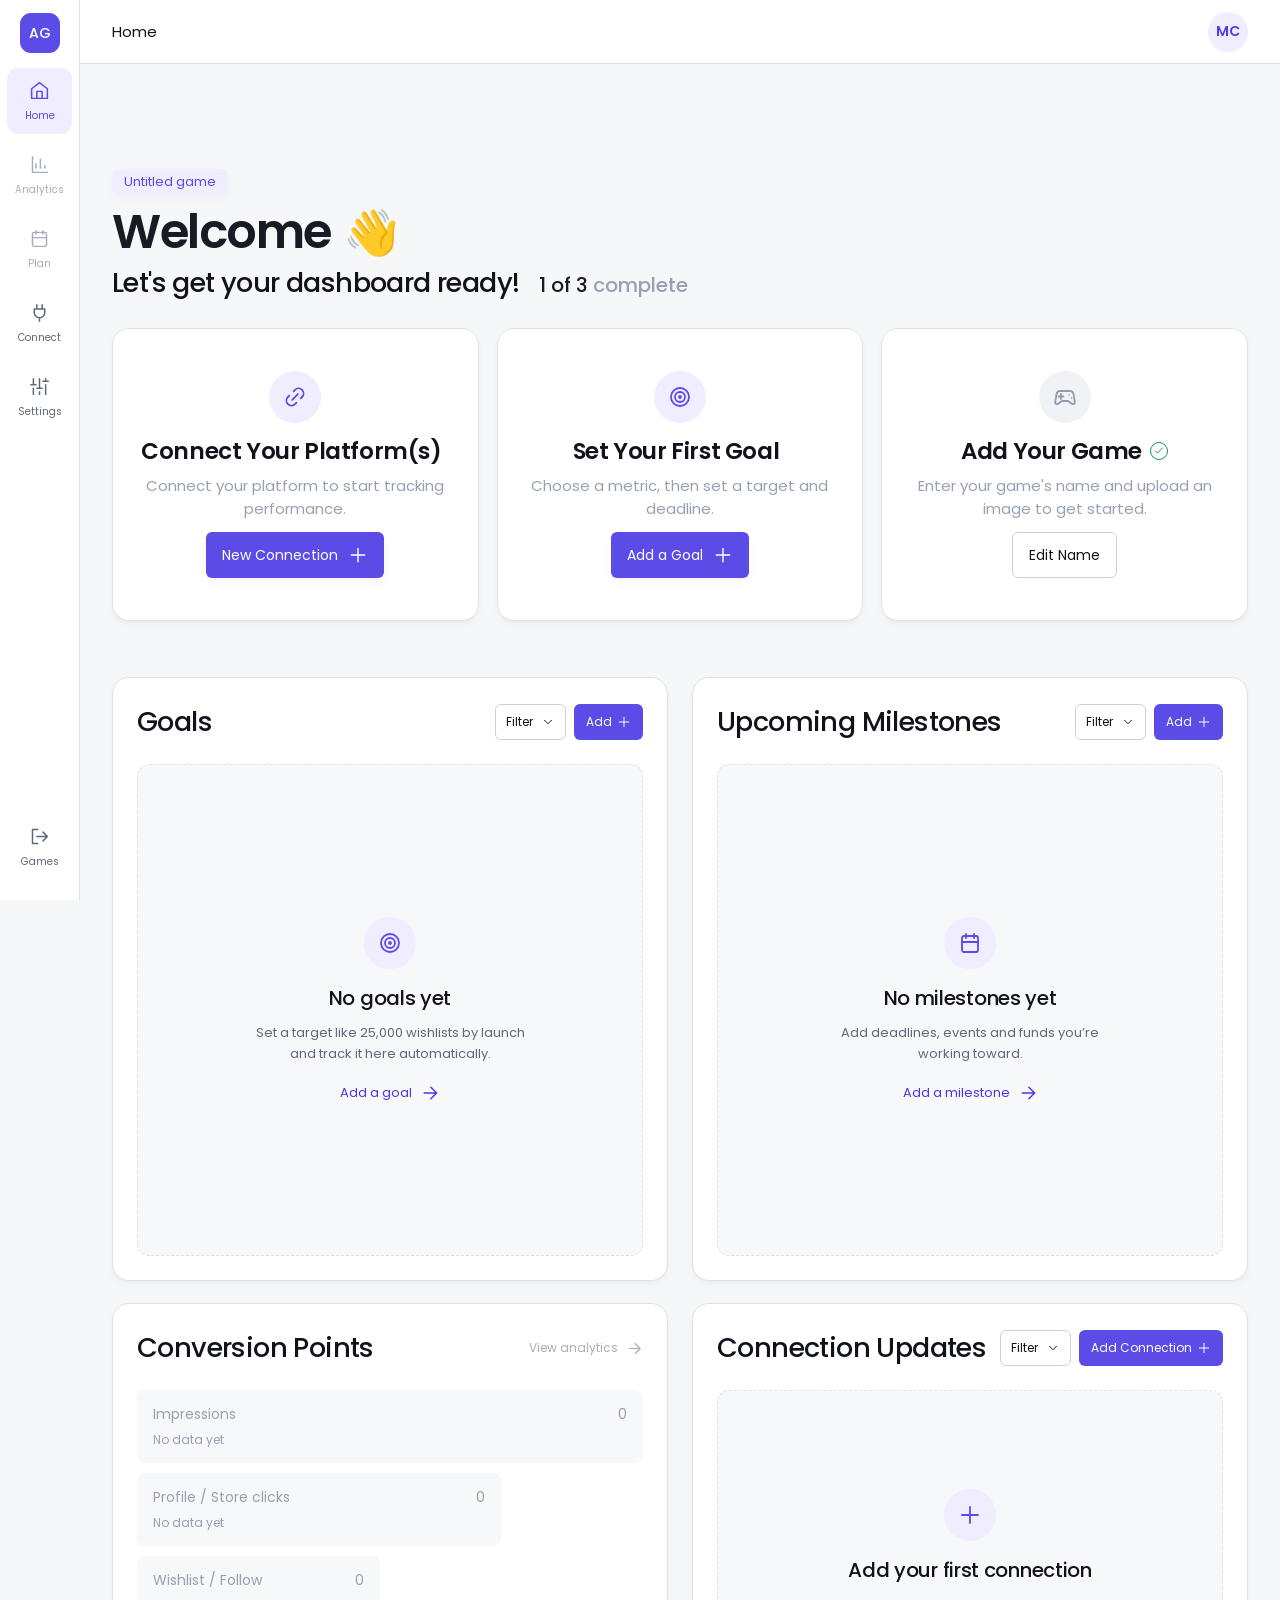
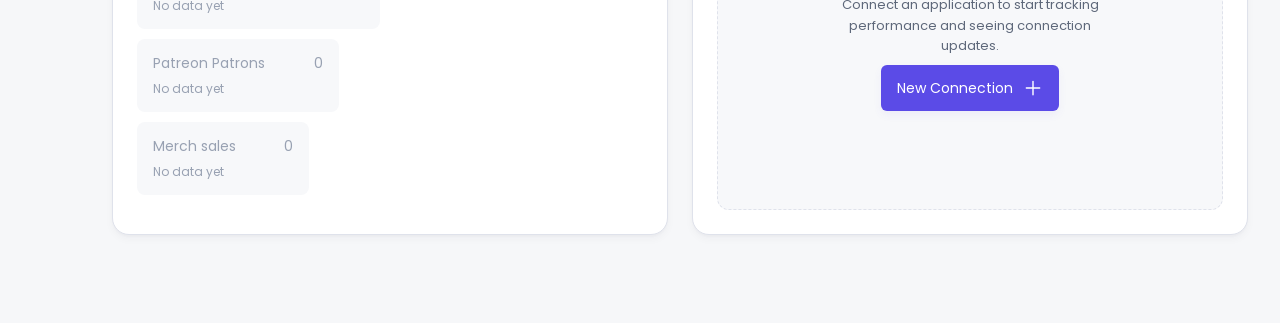
==== commit d39a2519: "other pages added" ====
--- a/workspace.html
+++ b/workspace.html
@@ -16,6 +16,10 @@
     <link rel="stylesheet" href="src/css/authorize.css">
     <link rel="stylesheet" href="src/css/dashboard-metrics.css">
     <link rel="stylesheet" href="src/css/home-setup.css">
+    <link rel="stylesheet" href="src/css/plan.css">
+    <link rel="stylesheet" href="src/css/settings.css">
+    <link rel="stylesheet" href="src/css/notifications.css">
+    <link rel="stylesheet" href="src/css/analytics.css">
     <script src="src/js/autocomplete.js" defer></script>
     <script src="src/js/dropdown.js" defer></script>
     <script src="src/js/projects.js" defer></script>
@@ -32,6 +36,10 @@
     <script src="src/js/connections.js" defer></script>
     <script src="src/js/dashboard-metrics.js" defer></script>
     <script src="src/js/home-setup.js" defer></script>
+    <script src="src/js/plan.js" defer></script>
+    <script src="src/js/settings.js" defer></script>
+    <script src="src/js/notifications.js" defer></script>
+    <script src="src/js/analytics.js" defer></script>
   </head>
   <body class="workspace-open">
     <p id="text-completion-hint" class="visually-hidden">Typing a matching first character fills in suggested text. You can then edit it freely.</p>
@@ -59,6 +67,8 @@
         <path d="M8 3v4m8-4v4M4 11h16"/>
       </symbol>
       <symbol id="edit" viewBox="0 0 24 24"><path d="m15 5 4 4M4 20l4-1L20 7a2.8 2.8 0 0 0-4-4L4 15Z"/></symbol>
+      <symbol id="play" viewBox="0 0 24 24"><circle cx="12" cy="12" r="9"/><path d="m10 8 6 4-6 4Z"/></symbol>
+      <symbol id="video" viewBox="0 0 24 24"><rect x="3" y="9" width="18" height="12" rx="1"/><path d="M3 9V4h18v5M6 4l3 5m3-5 3 5m3-5 3 5"/></symbol>
       <symbol id="close" viewBox="0 0 24 24"><path d="m6 6 12 12M18 6 6 18"/></symbol>
       <symbol id="chevron-right" viewBox="0 0 24 24"><path d="m9 6 6 6-6 6"/></symbol>
       <symbol id="trash" viewBox="0 0 24 24"><path d="M3 6h18M9 6V3h6v3M5 6l1 15h12l1-15M10 10v7M14 10v7"/></symbol>
@@ -127,15 +137,28 @@
       <span id="workspace-header-title" class="workspace-header-title">Home</span>
       <nav class="account-nav" aria-label="Account">
         <button
+          id="notifications-trigger"
           class="icon-button notification-button"
           type="button"
+          popovertarget="notifications-popup"
+          aria-haspopup="dialog"
+          aria-expanded="false"
+          aria-controls="notifications-popup"
           aria-label="Notifications"
+          hidden
         >
           <svg class="icon" aria-hidden="true"><use href="#bell"/></svg>
         </button>
         <button class="avatar" type="button" aria-label="Account for MC">MC</button>
       </nav>
     </header>
+
+    <section id="notifications-popup" class="notifications-popup" popover role="dialog" aria-labelledby="notifications-title">
+      <header class="notifications-heading"><h2 id="notifications-title">Notifications</h2><button id="notifications-read-all" type="button">Mark all as read</button></header>
+      <div id="notifications-list" class="notifications-list"></div>
+      <footer><button id="notifications-settings" type="button">Notification settings</button></footer>
+      <p id="notifications-status" class="visually-hidden" role="status"></p>
+    </section>
 
     <main id="game-workspace" class="game-workspace" aria-labelledby="workspace-page-title">
       <div class="dashboard-container">
@@ -234,6 +257,94 @@
           <p id="metrics-status" class="visually-hidden" role="status"></p>
         </section>
 
+        <section id="analytics-page" class="analytics-page" aria-label="Analytics dashboard" hidden>
+          <aside id="analytics-overview" class="analytics-card analytics-overview" aria-labelledby="analytics-overview-title">
+            <header class="analytics-overview-heading"><h2 id="analytics-overview-title">Overview</h2><button id="analytics-overview-close" class="icon-button" type="button" aria-label="Hide overview"><svg class="icon" aria-hidden="true"><use href="#close"/></svg></button></header>
+            <div id="analytics-overview-content"></div>
+          </aside>
+          <button id="analytics-overview-open" class="icon-button analytics-overview-toggle" type="button" aria-label="Show overview" aria-controls="analytics-overview" aria-expanded="false" hidden><svg class="icon" aria-hidden="true"><use href="#chevron-right"/></svg></button>
+          <div class="analytics-main">
+            <header class="analytics-card analytics-toolbar">
+              <div class="analytics-insights-heading"><h2><span class="analytics-series-dot" aria-hidden="true"></span>Insights</h2><span id="analytics-date-range"></span></div>
+              <div class="analytics-controls">
+                <button id="analytics-add" class="button button--secondary" type="button">New Touchpoint <svg class="icon" aria-hidden="true"><use href="#plus"/></svg></button>
+                <select id="analytics-period" aria-label="Reporting period" hidden><option value="7">Last 7 Days</option><option value="28">Last 28 Days</option><option value="60">Last 60 Days</option><option value="365">Last 365 Days</option><option value="custom">Custom</option></select>
+                <button id="analytics-period-trigger" class="button button--secondary analytics-period-trigger" type="button" popovertarget="analytics-period-menu" aria-haspopup="menu" aria-expanded="false" aria-controls="analytics-period-menu" aria-label="Reporting period"><span data-dropdown-label>Last 7 Days</span><svg class="icon" viewBox="0 0 24 24" aria-hidden="true"><path d="m6 9 6 6 6-6"/></svg></button>
+                <div id="analytics-period-menu" class="filter-menu analytics-option-menu" popover role="menu" aria-label="Reporting period"></div>
+                <button id="analytics-filter-trigger" class="icon-button" type="button" popovertarget="analytics-filter-menu" aria-haspopup="menu" aria-expanded="false" aria-controls="analytics-filter-menu" aria-label="Filter chart sources"><svg class="icon" viewBox="0 0 24 24" aria-hidden="true"><path d="M3 4h18l-7 8v7l-4 2V12Z"/></svg></button>
+                <div id="analytics-filter-menu" class="analytics-filter-menu analytics-option-menu" popover role="menu" aria-label="Chart sources"></div>
+              </div>
+            </header>
+            <section class="analytics-card analytics-chart-card" aria-label="Activity over the reporting period"><div id="analytics-chart"></div><div class="analytics-chart-footer"><div id="analytics-chart-legend" class="analytics-chart-legend"></div><span id="analytics-data-note"></span></div></section>
+            <section class="analytics-card analytics-key-metrics" aria-labelledby="analytics-metrics-title"><header><h2 id="analytics-metrics-title"><span class="analytics-series-dot analytics-dot--green" aria-hidden="true"></span>Key Metrics</h2><button id="analytics-metrics-edit" class="icon-button" type="button" popovertarget="analytics-metrics-menu" aria-haspopup="dialog" aria-expanded="false" aria-controls="analytics-metrics-menu" aria-label="Customize key metrics"><svg class="icon" aria-hidden="true"><use href="#edit"/></svg></button></header><div id="analytics-metrics-menu" class="analytics-filter-menu" popover role="dialog" aria-label="Customize key metrics"></div><div id="analytics-metrics" class="analytics-metrics"></div><p class="analytics-metrics-note">**Est. Based on in app-reporting + UTM Traffic**</p></section>
+            <div id="analytics-breakdowns" class="analytics-breakdowns"></div>
+          </div>
+        </section>
+
+        <section id="settings-page" class="settings-page" aria-label="Settings" hidden>
+          <div class="settings-tabs" role="tablist" aria-label="Settings categories">
+            <button id="settings-account-tab" type="button" role="tab" aria-selected="true" aria-controls="settings-account">Account</button>
+            <button id="settings-projects-tab" type="button" role="tab" aria-selected="false" aria-controls="settings-projects" tabindex="-1">Projects</button>
+            <button id="settings-notifications-tab" type="button" role="tab" aria-selected="false" aria-controls="settings-notifications" tabindex="-1">Notifications</button>
+          </div>
+          <div id="settings-account" class="settings-panels" role="tabpanel" aria-labelledby="settings-account-tab">
+            <section class="settings-card" aria-labelledby="settings-picture-title">
+              <h2 id="settings-picture-title">Profile Picture</h2>
+              <div class="settings-picture-row">
+                <div id="settings-avatar" class="settings-avatar" aria-label="Profile picture">MC</div>
+                <div><button id="settings-upload" class="button button--primary" type="button">Update Profile Picture</button><input id="settings-picture-input" type="file" accept="image/jpeg,image/png,image/gif" hidden><p class="settings-picture-help">Must be JPEG, PNG, or GIF and cannot exceed 10MB</p></div>
+              </div>
+            </section>
+            <section class="settings-card" aria-labelledby="settings-info-title">
+              <h2 id="settings-info-title">Account Info</h2>
+              <div id="settings-info-rows"></div>
+            </section>
+            <section class="settings-card" aria-labelledby="settings-security-title">
+              <h2 id="settings-security-title">Password &amp; Security</h2>
+              <div class="settings-row"><span class="settings-label">Password</span><button class="icon-button settings-edit" type="button" data-settings-security="password" aria-label="Edit password"><svg class="icon" aria-hidden="true"><use href="#edit"/></svg></button></div>
+              <div class="settings-row"><span class="settings-label">Two-Factor Authentication</span><span class="settings-value">Not enabled</span><button class="icon-button settings-edit" type="button" data-settings-security="two-factor" aria-label="Edit two-factor authentication"><svg class="icon" aria-hidden="true"><use href="#edit"/></svg></button></div>
+              <button id="settings-devices" class="settings-row settings-device-row" type="button"><span class="settings-label">Logged-in Devices</span><span class="settings-value">1 device</span><svg class="icon" aria-hidden="true"><use href="#chevron-right"/></svg></button>
+            </section>
+          </div>
+          <div id="settings-projects" class="settings-panels" role="tabpanel" aria-labelledby="settings-projects-tab" hidden></div>
+          <div id="settings-notifications" class="settings-panels" role="tabpanel" aria-labelledby="settings-notifications-tab" hidden></div>
+          <p id="settings-status" class="settings-status" role="status"></p>
+          <footer class="settings-footer"><button id="settings-logout" class="button button--secondary settings-logout" type="button">Log out <svg class="icon" viewBox="0 0 24 24" aria-hidden="true"><path d="M9 4H4v16h5m5-13 5 5-5 5m-6-5h11"/></svg></button></footer>
+        </section>
+
+        <section id="plan-page" class="plan-page" aria-label="Campaign plan" hidden>
+          <div class="plan-heading"><button id="plan-edit-milestone" class="button button--secondary" type="button">Edit Milestone <svg class="icon" aria-hidden="true"><use href="#edit"/></svg></button></div>
+          <section id="plan-milestone-overview" class="plan-milestone-overview" aria-label="Upcoming milestone and goals"></section>
+          <section class="plan-calendar-panel" aria-label="Planning calendar">
+            <div class="plan-calendar">
+              <header class="plan-calendar-heading">
+                <h2 id="plan-month" aria-live="polite"></h2>
+                <div class="plan-month-controls">
+                  <button id="plan-month-previous" class="icon-button" type="button" aria-label="Previous month"><svg class="icon" viewBox="0 0 24 24" aria-hidden="true"><path d="m15 6-6 6 6 6"/></svg></button>
+                  <button id="plan-month-next" class="icon-button" type="button" aria-label="Next month"><svg class="icon" aria-hidden="true"><use href="#chevron-right"/></svg></button>
+                  <button id="plan-add-trigger" class="button button--secondary plan-add-trigger" type="button" popovertarget="plan-add-menu" aria-haspopup="menu" aria-expanded="false" aria-controls="plan-add-menu">Add <svg class="icon" viewBox="0 0 24 24" aria-hidden="true"><path d="m6 9 6 6 6-6"/></svg></button>
+                  <div id="plan-add-menu" class="filter-menu" popover role="menu" aria-label="Add to calendar">
+                    <button class="filter-option" type="button" tabindex="-1" data-plan-add="milestone" role="menuitem">Add Milestone <svg class="icon" aria-hidden="true"><use href="#plus"/></svg></button>
+                    <button class="filter-option" type="button" tabindex="-1" data-plan-add="goal" role="menuitem">Add Goals <svg class="icon" aria-hidden="true"><use href="#plus"/></svg></button>
+                    <button class="filter-option" type="button" tabindex="-1" data-plan-add="event" role="menuitem">Add Events <svg class="icon" aria-hidden="true"><use href="#plus"/></svg></button>
+                    <button class="filter-option" type="button" tabindex="-1" data-plan-add="fund" role="menuitem">Add Funds <svg class="icon" aria-hidden="true"><use href="#plus"/></svg></button>
+                  </div>
+                </div>
+              </header>
+              <div class="plan-weekdays" aria-hidden="true"><span>Sun</span><span>Mon</span><span>Tue</span><span>Wed</span><span>Thu</span><span>Fri</span><span>Sat</span></div>
+              <div id="plan-days" class="plan-days" role="group" aria-labelledby="plan-month"></div>
+            </div>
+            <div class="plan-agenda">
+              <div id="plan-legend" class="plan-legend" aria-label="Calendar categories"></div>
+              <div id="plan-selection" class="plan-selection" hidden><span>1 day selected</span><button id="plan-clear-selection" type="button"><svg class="icon" aria-hidden="true"><use href="#close"/></svg> Clear</button></div>
+              <div id="plan-agenda-list" class="plan-agenda-list" aria-live="polite"></div>
+              <button id="plan-show-month" class="text-link" type="button" hidden>Show all dates this month</button>
+            </div>
+          </section>
+          <div id="plan-record-panels" class="plan-record-panels"></div>
+          <section class="plan-opportunities" aria-labelledby="plan-funds-title"><h2 id="plan-funds-title">Upcoming Funds</h2><div id="plan-funds" class="plan-opportunity-grid"></div></section>
+          <section class="plan-opportunities" aria-labelledby="plan-events-title"><h2 id="plan-events-title">Upcoming Events</h2><div id="plan-events" class="plan-opportunity-grid"></div></section>
+        </section>
         <div class="dashboard-grid">
           <section id="goals-panel" class="dashboard-panel" aria-labelledby="goals-title">
             <header class="panel-heading">
--- a/src/css/dashboard-metrics.css
+++ b/src/css/dashboard-metrics.css
@@ -48,10 +48,26 @@
 }
 .game-workspace[data-setup-finished="false"] .metrics-card .metrics-card-updated { opacity: 1; }
 .game-workspace[data-setup-finished="false"] .metrics-card .metrics-card-link { opacity: 0; }
-.metrics-carousel::before, .metrics-carousel::after { position: absolute; z-index: 1; top: 0; bottom: 0; width: 54px; pointer-events: none; content: ""; }
-.metrics-carousel::before { left: 0; background: linear-gradient(to right, #f6f7f9, #f6f7f900); }
-.metrics-carousel::after { right: 0; background: linear-gradient(to left, #f6f7f9, #f6f7f900); }
-.metrics-carousel[data-start="true"]::before, .metrics-carousel[data-end="true"]::after { display: none; }
+/* Fade the full scroll viewport, including its shadow gutters, into the page. */
+@property --metrics-fade-start {
+  syntax: "<color>";
+  inherits: false;
+  initial-value: transparent;
+}
+@property --metrics-fade-end {
+  syntax: "<color>";
+  inherits: false;
+  initial-value: transparent;
+}
+.metrics-track {
+  --metrics-fade-start: transparent;
+  --metrics-fade-end: transparent;
+  -webkit-mask-image: linear-gradient(to right, var(--metrics-fade-start), #000 54px, #000 calc(100% - 54px), var(--metrics-fade-end));
+  mask-image: linear-gradient(to right, var(--metrics-fade-start), #000 54px, #000 calc(100% - 54px), var(--metrics-fade-end));
+  transition: --metrics-fade-start 240ms ease, --metrics-fade-end 240ms ease;
+}
+.metrics-carousel[data-start="true"] .metrics-track { --metrics-fade-start: #000; }
+.metrics-carousel[data-end="true"] .metrics-track { --metrics-fade-end: #000; }
 .metrics-arrow { position: absolute; z-index: 2; top: calc(50% - 26px); display: grid; place-items: center; width: 40px; height: 40px; padding: 0; background: white; border: 1px solid #cbd0de; border-radius: 50%; box-shadow: 0 2px 4px #161b3012; }
 .metrics-arrow--previous { left: -20px; }
 .metrics-arrow--next { right: -20px; }
@@ -68,5 +84,5 @@
   .metrics-arrow--next { right: -12px; }
 }
 @media (prefers-reduced-motion: reduce) {
-  .metrics-card, .metrics-pagination button { transition: none; }
+  .metrics-track, .metrics-card, .metrics-pagination button { transition: none; }
 }
--- a/src/css/plan.css
+++ b/src/css/plan.css
@@ -0,0 +1,248 @@
+.game-workspace[data-section="Plan"] .dashboard-container { padding: 22px 24px 56px; }
+.game-workspace[data-section="Plan"] .dashboard-intro h1 { padding-right: 180px; font-size: 36px; letter-spacing: -1px; }
+.plan-page { position: relative; display: grid; gap: 24px; margin-top: 20px; }
+.plan-heading { position: absolute; right: 6px; top: -62px; }
+.plan-heading .button { min-height: 36px; padding: 6px 14px; font-size: 13px; }
+.plan-milestone-overview { display: grid; grid-template-columns: 35% minmax(0, 1fr); overflow: hidden; background: white; border: 1px solid var(--border); border-radius: 16px; }
+.plan-milestone-summary { padding: 32px 36px; background: #eeebff; }
+.plan-milestone-summary h2, .plan-milestone-goals > h2 { font-size: 23px; line-height: 1.4; font-weight: 600; }
+.plan-milestone-summary h2 { text-transform: uppercase; overflow-wrap: anywhere; }
+.plan-countdown { display: flex; align-items: baseline; gap: 16px; margin: 4px 0; font-size: 24px; font-weight: 600; }
+.plan-countdown strong { color: #4c3dd1; font-size: 84px; line-height: 1.2; }
+.plan-milestone-date { display: inline-block; margin-top: 8px; font-size: 23px; text-decoration: underline; text-underline-offset: 3px; }
+.plan-milestone-goals { min-width: 0; padding: 32px 36px; }
+.plan-milestone-goals > h2 { margin-bottom: 18px; text-transform: uppercase; }
+.plan-goal-grid { display: grid; grid-template-columns: repeat(auto-fit, minmax(170px, 1fr)); gap: 26px; }
+.plan-goal-badge { display: inline-block; padding: 5px 10px; color: var(--purple); font-size: 11px; font-weight: 600; background: #eeebff; border-radius: 20px; }
+.plan-goal-value { display: flex; align-items: baseline; flex-wrap: wrap; gap: 4px; margin: 5px 0; font-size: 20px; color: #626262; }
+.plan-goal-value strong { color: #10131c; font-size: 36px; font-weight: 600; letter-spacing: -1px; }
+.plan-goal progress { display: block; width: 100%; height: 8px; overflow: hidden; appearance: none; border: 0; border-radius: 8px; background: #cdd1db; }
+.plan-goal progress::-webkit-progress-bar { background: #cdd1db; border-radius: 8px; }
+.plan-goal progress::-webkit-progress-value { background: var(--purple); border-radius: 8px; }
+.plan-goal progress::-moz-progress-bar { background: var(--purple); border-radius: 8px; }
+.plan-goal-detail { display: flex; justify-content: space-between; gap: 8px; margin-top: 7px; color: #626262; font-size: 11px; }
+.plan-calendar-panel { display: grid; grid-template-columns: 1.52fr 1fr; gap: 34px; padding: 32px; background: white; border: 1px solid var(--border); border-radius: 16px; box-shadow: 0 2px 5px #161b300c; }
+.plan-calendar, .plan-agenda { min-width: 0; }
+.plan-calendar-heading { display: flex; flex-wrap: wrap; align-items: center; justify-content: space-between; gap: 12px; margin-bottom: 20px; }
+.plan-calendar-heading h2 { font-size: 34px; font-weight: 600; letter-spacing: -.7px; }
+.plan-month-controls { display: flex; align-items: center; gap: 8px; margin-left: auto; }
+.plan-add-trigger { min-height: 38px; padding: 6px 12px; font-size: 13px; }
+#plan-add-menu .filter-option .icon { visibility: visible; }
+#plan-add-menu .filter-option { gap: 24px; padding: 11px 12px; }
+.plan-month-controls .icon-button { width: 38px; height: 38px; border: 1px solid #cbd0de; border-radius: 6px; }
+.plan-weekdays, .plan-days { display: grid; grid-template-columns: repeat(7, minmax(0, 1fr)); gap: 4px; }
+.plan-weekdays { margin-bottom: 20px; font-size: 18px; text-align: center; }
+.plan-day { display: flex; flex-direction: column; align-items: flex-start; justify-content: space-between; gap: 14px; min-width: 0; min-height: 72px; padding: 8px 10px; text-align: left; background: white; border: 1px solid #cbd0de; border-radius: 3px; }
+.plan-day--outside { color: #9d98ad; background: #e3e0ed; border-color: #e3e0ed; }
+.plan-day--populated { background: #f7f6ff; }
+.plan-day[aria-pressed="true"] { border-color: var(--purple); box-shadow: inset 0 0 0 1px var(--purple); }
+.plan-day--today > span:first-child { color: var(--purple); font-weight: 600; }
+.plan-day:hover { border-color: var(--purple); }
+.plan-day:focus-visible, .plan-agenda-item:focus-visible, .plan-opportunity-card button:focus-visible { outline: 2px solid var(--purple); outline-offset: 2px; }
+.plan-day-dots { display: flex; flex-wrap: wrap; gap: 3px; }
+.plan-dot { display: inline-block; flex-shrink: 0; width: 11px; height: 11px; background: var(--plan-category-color); border-radius: 50%; }
+.plan-day-dots .plan-dot { width: 8px; height: 8px; }
+[data-plan-category="milestone"] { --plan-category-color: #f3df00; }
+[data-plan-category="goal"] { --plan-category-color: #4bd0fa; }
+[data-plan-category="event"] { --plan-category-color: #ff8500; }
+[data-plan-category="fund"] { --plan-category-color: #1a915b; }
+.plan-legend { display: flex; flex-wrap: wrap; gap: 12px 18px; margin: 8px 0 18px; font-size: 14px; }
+.plan-legend > span { display: flex; align-items: center; gap: 6px; }
+.plan-agenda-list { display: grid; gap: 12px; max-height: 530px; overflow-y: auto; }
+.plan-agenda-group { padding: 16px 18px; border: 1px solid #d3d7e2; border-radius: 8px; }
+.plan-agenda-group h3 { margin-bottom: 4px; font-size: 13px; font-weight: 600; text-transform: uppercase; }
+.plan-agenda-item { display: flex; align-items: baseline; gap: 10px; width: 100%; padding: 3px 0; font-size: 14px; text-align: left; background: none; border: 0; }
+.plan-agenda-item .plan-dot { width: 10px; height: 10px; }
+.plan-agenda-item:hover { color: var(--purple); }
+#plan-show-month { margin-top: 12px; }
+.plan-record-panels { display: grid; grid-template-columns: repeat(2, minmax(0, 1fr)); align-items: start; gap: 30px; }
+.plan-record-panels #milestones-panel, .plan-record-panels #touchpoints-panel { height: auto; min-height: 0; }
+.plan-record-panels #milestones-content, .plan-record-panels #touchpoints-content { max-height: 510px; overflow-y: auto; }
+.plan-record-panels .panel-heading { margin-bottom: 20px; }
+.plan-record-panels .panel-heading h2 { font-size: 26px; }
+.plan-opportunities > h2 { margin: 0 0 22px; font-size: 34px; font-weight: 600; letter-spacing: -.6px; }
+.plan-opportunity-grid { display: grid; grid-template-columns: repeat(4, minmax(0, 1fr)); gap: 26px; padding: 0 36px 8px; }
+.plan-opportunity-card { position: relative; display: flex; flex-direction: column; gap: 10px; min-width: 0; padding: 14px 18px; background: white; border: 1px solid var(--border); border-radius: 7px; box-shadow: 0 3px 8px #161b3010; }
+.plan-opportunity-countdown { align-self: flex-start; margin-right: 24px; padding: 3px 12px; color: #a26c12; font-size: 10px; background: #fff3df; border-radius: 3px; }
+.plan-opportunity-bookmark { position: absolute; top: 11px; right: 12px; display: grid; place-items: center; padding: 0; color: #626a7a; background: none; border: 0; }
+.plan-opportunity-bookmark[aria-pressed="true"] { color: var(--purple); }
+.plan-opportunity-bookmark[aria-pressed="true"] svg { fill: currentColor; }
+.plan-opportunity-bookmark svg { width: 20px; height: 24px; fill: none; stroke: currentColor; stroke-width: 1.2; }
+.plan-opportunity-heading { display: flex; align-items: flex-start; gap: 12px; padding: 0; text-align: left; background: none; border: 0; }
+.plan-opportunity-heading .milestone-date-tile { flex-shrink: 0; }
+.plan-opportunity-heading small { display: block; margin-bottom: 4px; color: #626262; font-size: 10px; font-weight: 500; text-transform: uppercase; }
+.plan-opportunity-heading strong { display: block; font-size: 13px; font-weight: 600; line-height: 1.3; }
+.plan-opportunity-copy { display: grid; gap: 4px; color: #626262; font-size: 11px; }
+.plan-opportunity-card footer { margin-top: auto; padding-top: 8px; font-size: 10px; border-top: 1px solid #cbd0de; }
+.plan-find-more { display: flex; flex-direction: column; align-items: center; justify-content: center; gap: 4px; min-height: 190px; padding: 18px; background: white; border: 1px dashed #cbd0de; border-radius: 7px; }
+.plan-find-more > span { display: grid; place-items: center; width: 44px; height: 44px; margin-bottom: 8px; color: var(--purple); font-size: 30px; background: #eeebff; border-radius: 50%; }
+.plan-find-more strong { font-size: 13px; }
+.plan-find-more small { color: #626262; font-size: 11px; }
+.plan-empty { padding: 20px 0; color: var(--muted); font-size: 14px; line-height: 1.7; }
+.plan-opportunity-dialog { width: min(600px, calc(100% - 32px)); max-height: 85dvh; padding: 26px; overflow-y: auto; border: 1px solid var(--border); border-radius: 16px; }
+.plan-opportunity-dialog::backdrop { background: #161b3066; }
+.plan-opportunity-dialog > header { display: flex; align-items: center; justify-content: space-between; gap: 16px; margin-bottom: 18px; }
+.plan-opportunity-dialog h2 { font-size: 24px; }
+.plan-opportunity-dialog p { margin-bottom: 16px; color: var(--muted); font-size: 14px; }
+.plan-discover-list { display: grid; gap: 12px; }
+.plan-discover-item { display: grid; gap: 8px; padding: 16px; border: 1px solid var(--border); border-radius: 8px; }
+.plan-discover-item .button { justify-self: start; min-height: 34px; font-size: 12px; }
+.plan-milestone-date { padding: 0; color: inherit; text-align: left; background: none; border: 0; transition: color 180ms ease; }
+.plan-milestone-date:hover, .plan-milestone-date:focus-visible { color: var(--purple); }
+.plan-selection { display: flex; align-items: center; justify-content: space-between; gap: 12px; margin-bottom: 14px; padding: 12px 18px; color: var(--purple); font-size: 15px; background: #eeebff; border-radius: 8px; }
+.plan-selection button { display: flex; align-items: center; gap: 6px; padding: 0; color: inherit; background: none; border: 0; }
+.plan-selection .icon { width: 18px; height: 18px; }
+.plan-agenda-group { transition: color 180ms ease, background-color 180ms ease, border-color 180ms ease; }
+.plan-agenda-group:hover, .plan-agenda-group:focus-within { color: var(--purple); border-color: var(--purple); }
+.plan-agenda-item { color: inherit; }
+.plan-agenda-group.is-selected { color: var(--purple); background: #eeebff; border-color: var(--purple); }
+.plan-day[aria-pressed="true"] { color: var(--purple); background: #f7f6ff; box-shadow: none; }
+#plan-show-month { display: none; }
+.plan-opportunity-card { transition: background-color 180ms ease, border-color 180ms ease, box-shadow 180ms ease; }
+.plan-opportunity-card:hover, .plan-opportunity-card:focus-within { background: #f7f8fa; border-color: #cbd0de; box-shadow: 0 3px 10px #161b3018; }
+.plan-opportunity-card:hover .plan-opportunity-heading strong, .plan-opportunity-card:focus-within .plan-opportunity-heading strong { color: var(--purple); }
+.plan-opportunity-heading::after { position: absolute; inset: 0; content: ""; border-radius: 7px; }
+.plan-opportunity-bookmark { z-index: 1; }
+[data-urgency="soon"] .plan-opportunity-countdown { color: #df2414; background: #ffeded; }
+[data-urgency="upcoming"] .plan-opportunity-countdown { color: #a86700; background: #fff4e1; }
+[data-urgency="later"] .plan-opportunity-countdown { color: #5f6675; background: #e3e5ec; }
+.plan-find-more { transition: color 180ms ease, background-color 180ms ease, border-color 180ms ease; }
+.plan-find-more:hover, .plan-find-more:focus-visible { color: var(--purple); background: #eeebff; border-color: var(--purple); }
+.plan-find-more:hover small, .plan-find-more:focus-visible small { color: var(--purple); }
+.plan-find-more:hover > span, .plan-find-more:focus-visible > span { background: white; }
+.plan-disclosure { overflow: hidden; border: 1px solid var(--border); border-radius: 8px; }
+.plan-disclosure > summary { width: 100%; cursor: pointer; list-style: none; border: 0; border-radius: 0; }
+.plan-disclosure > summary::-webkit-details-marker { display: none; }
+.plan-disclosure > summary:hover, .plan-disclosure > summary:focus-visible, .plan-disclosure[open] > summary { background: #f7f8fa; }
+.plan-disclosure > summary:hover .milestone-row-title, .plan-disclosure > summary:hover .connection-update-title,
+.plan-disclosure > summary:focus-visible .milestone-row-title, .plan-disclosure > summary:focus-visible .connection-update-title,
+.plan-disclosure[open] .milestone-row-title, .plan-disclosure[open] .connection-update-title { color: var(--purple); }
+.plan-disclosure > summary > .icon { transition: transform 180ms ease; }
+.plan-disclosure[open] > summary > .icon { color: var(--purple); transform: rotate(90deg); }
+.plan-disclosure[open] > summary { border-bottom: 1px solid var(--border); }
+.plan-disclosure-panel { padding: 20px; }
+.plan-disclosure[open] .plan-disclosure-panel { animation: plan-panel-reveal 180ms ease; }
+.plan-disclosure-panel h3 { color: #34363c; font-size: 14px; font-weight: 600; text-transform: uppercase; }
+.plan-linked-goal { display: grid; grid-template-columns: minmax(0, 1fr) 36px; align-items: center; gap: 18px; margin-top: 22px; }
+.plan-linked-goal-caption { display: flex; justify-content: space-between; flex-wrap: wrap; gap: 4px 12px; margin-bottom: 7px; font-size: 13px; }
+.plan-linked-goal progress { display: block; width: 100%; height: 8px; appearance: none; overflow: hidden; background: #cdd1db; border: 0; border-radius: 8px; }
+.plan-linked-goal progress::-webkit-progress-bar { background: #cdd1db; }
+.plan-linked-goal progress::-webkit-progress-value { background: var(--purple); border-radius: 8px; }
+.plan-linked-goal progress::-moz-progress-bar { background: var(--purple); }
+.plan-linked-goal .icon-button, .plan-analytics-heading .icon-button { width: 36px; height: 36px; color: var(--muted); border: 1px solid #cbd0de; border-radius: 8px; }
+.plan-disclosure-actions { display: flex; flex-wrap: wrap; justify-content: flex-end; gap: 12px; margin-top: 26px; }
+.plan-disclosure-actions .button { min-height: 36px; padding: 7px 12px; font-size: 12px; }
+.plan-analytics-heading { display: flex; justify-content: space-between; align-items: center; gap: 12px; margin-bottom: 16px; }
+.plan-analytics-grid { display: grid; grid-template-columns: repeat(2, minmax(0, 1fr)); gap: 16px; }
+.plan-analytics-card { display: flex; flex-direction: column; align-items: flex-start; gap: 10px; min-width: 0; padding: 18px; overflow-wrap: anywhere; color: var(--muted); font-size: 16px; border: 1px solid var(--border); border-radius: 10px; box-shadow: 0 2px 5px #161b300c; }
+.plan-analytics-card strong { color: #171b24; font-size: 29px; font-weight: 600; }
+.plan-analytics-card small { font-size: 11px; }
+.plan-analytics-card .is-positive { color: #14975b; }
+.plan-disclosure-panel > .text-link { display: inline-flex; align-items: center; gap: 6px; margin-top: 16px; }
+.plan-record-panels #milestones-content, .plan-record-panels #touchpoints-content { max-height: 640px; }
+.plan-detail-dialog { width: min(800px, calc(100% - 32px)); max-height: 94dvh; padding: 48px 52px 40px; border: 1px solid #171b24; border-radius: 22px; }
+.plan-detail-dialog > header { display: block; margin-bottom: 0; }
+.plan-detail-toolbar { display: flex; align-items: center; justify-content: space-between; gap: 16px; margin-bottom: 32px; }
+.plan-detail-controls { display: flex; align-items: center; gap: 20px; }
+.plan-detail-controls .plan-opportunity-bookmark { position: static; }
+.plan-detail-controls .plan-opportunity-bookmark svg { width: 30px; height: 36px; }
+.plan-detail-controls .icon-button, .plan-search-dialog > header .icon-button { width: 42px; height: 42px; border: 1px solid #171b24; border-radius: 9px; }
+.plan-detail-toolbar .plan-opportunity-countdown { margin: 0; padding: 9px 16px; font-size: 16px; }
+.plan-detail-heading { display: flex; align-items: flex-start; gap: 26px; padding-bottom: 28px; border-bottom: 1px solid var(--border); }
+.plan-detail-heading .milestone-date-tile { flex-shrink: 0; width: 94px; height: 104px; background: #eeebff; border-radius: 16px; }
+.plan-detail-heading .milestone-date-tile span { font-size: 16px; }
+.plan-detail-heading .milestone-date-tile strong { font-size: 38px; }
+.plan-detail-heading > div { min-width: 0; padding-top: 16px; }
+.plan-detail-heading small { display: block; margin-bottom: 8px; color: #626575; font-size: 14px; text-transform: uppercase; letter-spacing: .5px; }
+.plan-detail-heading h2 { font-size: 34px; line-height: 1.25; font-weight: 600; overflow-wrap: anywhere; }
+.plan-detail-about, .plan-detail-section { margin-top: 28px; }
+.plan-detail-dialog h3 { margin-bottom: 12px; color: var(--purple); font-size: 14px; font-weight: 500; text-transform: uppercase; letter-spacing: .8px; }
+.plan-detail-about p { margin: 0; color: #343541; font-size: 18px; line-height: 1.7; }
+.plan-detail-table { overflow: hidden; border: 1px solid var(--border); border-radius: 14px; }
+.plan-detail-table > div { display: grid; grid-template-columns: 30% minmax(0, 1fr); gap: 18px; padding: 16px 20px; font-size: 16px; }
+.plan-detail-table > div + div { border-top: 1px solid var(--border); }
+.plan-detail-table dt { display: flex; align-items: center; gap: 14px; color: #626575; }
+.plan-detail-table dd { margin: 0; font-weight: 500; overflow-wrap: anywhere; }
+.plan-detail-table .icon { flex-shrink: 0; width: 20px; height: 20px; }
+.plan-detail-footer { display: flex; justify-content: space-between; align-items: center; gap: 16px; margin-top: 28px; padding-top: 24px; border-top: 1px solid var(--border); }
+.plan-remove { min-height: 44px; padding: 10px 16px; color: #df2414; background: white; border: 1px solid #cbd0de; border-radius: 8px; }
+.plan-see-more { min-height: 48px; padding: 10px 22px; color: var(--purple); text-decoration: none; background: white; border: 1.5px solid var(--purple); border-radius: 16px; }
+.plan-source-note { color: var(--muted); font-size: 12px; }
+.plan-search-dialog { width: min(800px, calc(100% - 32px)); padding: 32px 36px; border: 1px solid #171b24; border-radius: 22px; }
+.plan-search-dialog > header { margin-bottom: 8px; }
+.plan-search-dialog h2 { font-size: 32px; font-weight: 500; }
+.plan-search-dialog > p { margin-bottom: 26px; font-size: 16px; }
+.plan-search-label { display: block; margin-bottom: 12px; color: #626262; font-size: 18px; }
+.plan-search-input { width: 100%; min-height: 52px; padding: 12px 18px; font: inherit; border: 1px solid #cbd0de; border-radius: 9px; }
+.plan-search-input::placeholder { color: #929bad; }
+.plan-search-dialog .plan-discover-list:not(:empty) { margin-top: 20px; }
+.plan-search-footer { display: flex; justify-content: flex-end; margin-top: 24px; }
+.plan-touchpoint-form { display: grid; grid-template-columns: repeat(2, minmax(0, 1fr)); gap: 16px; }
+.plan-editor-field { display: flex; flex-direction: column; gap: 8px; min-width: 0; color: var(--muted); font-size: 13px; }
+.plan-editor-field input, .plan-editor-field select { width: 100%; min-height: 42px; padding: 10px 12px; color: #171b24; font: inherit; background: white; border: 1px solid #cbd0de; border-radius: 7px; }
+.plan-analytics-editor, .plan-touchpoint-form > footer { grid-column: 1 / -1; }
+.plan-analytics-editor { min-width: 0; padding: 16px; border: 1px solid var(--border); border-radius: 8px; }
+.plan-analytics-editor legend { padding: 0 6px; font-size: 14px; }
+.plan-analytics-editor-row { display: grid; grid-template-columns: repeat(2, minmax(0, 1fr)); gap: 14px; }
+.plan-analytics-editor-row + .plan-analytics-editor-row { margin-top: 16px; }
+@keyframes plan-panel-reveal { from { opacity: 0; transform: translateY(-5px); } to { opacity: 1; transform: translateY(0); } }
+@media (prefers-reduced-motion: reduce) {
+  .plan-page *, .plan-disclosure-panel { animation: none !important; transition: none !important; }
+}
+@media (max-width: 1150px) {
+  .plan-milestone-overview { grid-template-columns: 1fr; }
+  .plan-milestone-summary { display: flex; flex-wrap: wrap; align-items: center; gap: 8px 28px; }
+  .plan-milestone-summary h2 { flex-basis: 100%; }
+  .plan-countdown strong { font-size: 62px; }
+  .plan-calendar-panel { grid-template-columns: 1.4fr 1fr; gap: 20px; padding: 24px; }
+  .plan-calendar-heading h2 { font-size: 27px; }
+  .plan-month-controls { gap: 8px; }
+  .plan-opportunity-grid { gap: 16px; padding-inline: 0; }
+  .plan-record-panels { gap: 20px; }
+  .plan-record-panels .panel-heading h2 { font-size: 21px; }
+}
+@media (max-width: 850px) {
+  .plan-calendar-panel, .plan-record-panels { grid-template-columns: 1fr; }
+  .plan-agenda-list { max-height: 340px; }
+  .plan-opportunity-grid { grid-template-columns: repeat(2, minmax(0, 1fr)); }
+}
+@media (max-width: 520px) {
+  .plan-detail-dialog, .plan-search-dialog { padding: 22px; border-radius: 16px; }
+  .plan-detail-toolbar { margin-bottom: 22px; }
+  .plan-detail-controls { gap: 12px; }
+  .plan-detail-toolbar .plan-opportunity-countdown { padding: 8px 10px; font-size: 12px; }
+  .plan-detail-heading { gap: 16px; }
+  .plan-detail-heading .milestone-date-tile { width: 66px; height: 80px; }
+  .plan-detail-heading .milestone-date-tile strong { font-size: 28px; }
+  .plan-detail-heading .milestone-date-tile span { font-size: 12px; }
+  .plan-detail-heading > div { padding-top: 4px; }
+  .plan-detail-heading small { font-size: 11px; }
+  .plan-detail-heading h2 { font-size: 24px; }
+  .plan-detail-about p { font-size: 15px; }
+  .plan-detail-table > div { grid-template-columns: 1fr; gap: 7px; padding: 12px; font-size: 14px; }
+  .plan-detail-table dd { padding-left: 34px; }
+  .plan-see-more, .plan-remove { min-height: 40px; padding: 8px 12px; font-size: 13px; border-radius: 8px; }
+  .plan-analytics-grid { gap: 10px; }
+  .plan-analytics-card { gap: 8px; padding: 12px; font-size: 12px; }
+  .plan-analytics-card strong { font-size: 23px; }
+  .plan-analytics-card small { font-size: 10px; }
+  .plan-disclosure-panel { padding: 14px; }
+  .plan-touchpoint-form, .plan-analytics-editor-row { grid-template-columns: 1fr; }
+  .game-workspace[data-section="Plan"] .dashboard-container { padding: 24px 16px 40px; }
+  .game-workspace[data-section="Plan"] .dashboard-intro h1 { padding-right: 0; font-size: 29px; }
+  .plan-heading { position: static; justify-self: end; }
+  .plan-page { gap: 18px; margin-top: 12px; }
+  .plan-milestone-summary, .plan-milestone-goals { padding: 22px; }
+  .plan-milestone-summary h2, .plan-milestone-goals > h2 { font-size: 18px; }
+  .plan-milestone-date { font-size: 18px; }
+  .plan-goal-grid { gap: 18px; }
+  .plan-calendar-panel { padding: 18px 12px; }
+  .plan-calendar-heading h2 { font-size: 23px; }
+  .plan-weekdays { margin-bottom: 10px; font-size: 12px; }
+  .plan-day { min-height: 55px; padding: 5px; font-size: 12px; }
+  .plan-day-dots { gap: 2px; }
+  .plan-day-dots .plan-dot { width: 6px; height: 6px; }
+  .plan-legend { gap: 12px; font-size: 12px; }
+  .plan-opportunities > h2 { font-size: 28px; }
+  .plan-opportunity-grid { grid-template-columns: 1fr; }
+}
--- a/src/css/settings.css
+++ b/src/css/settings.css
@@ -0,0 +1,66 @@
+.game-workspace[data-section="Settings"] .dashboard-container { padding: 22px 24px 56px; }
+.game-workspace[data-section="Settings"] .dashboard-intro h1 { font-size: 36px; letter-spacing: -1px; }
+.settings-page { margin-top: 20px; }
+.settings-tabs button, .settings-reveal, .settings-device-row, .settings-toggle { padding: 0; border: 0; background: none; }
+.settings-tabs { position: relative; isolation: isolate; display: flex; width: min(494px, 100%); padding: 4px; background: #eeebff; border-radius: 24px; }
+.settings-tabs::before { position: absolute; z-index: -1; top: 4px; bottom: 4px; left: 4px; width: calc((100% - 8px) / 3); background: var(--purple); border-radius: 18px; content: ""; transform: translateX(calc(var(--settings-tab-index, 0) * 100%)); transition: transform 240ms cubic-bezier(.2, .8, .2, 1); }
+.settings-tabs button { flex: 1; min-width: 0; min-height: 38px; padding: 8px 14px; font-size: 13px; font-weight: 500; border-radius: 18px; transition: color 180ms ease, background-color 180ms ease; }
+.settings-tabs button[aria-selected="true"] { color: white; }
+.settings-tabs button[aria-selected="false"]:hover, .settings-tabs button[aria-selected="false"]:focus-visible { color: #171b24; background: #cfd3da; }
+.settings-panels { display: grid; gap: 16px; margin-top: 16px; padding-top: 16px; border-top: 1px solid var(--border); }
+.settings-card { width: min(680px, 100%); min-width: 0; padding: 22px 20px 20px; background: white; border: 1px solid var(--border); border-radius: 16px; box-shadow: 0 2px 3px #161b3008, 0 5px 10px #161b3006; }
+.settings-card h2 { margin-bottom: 18px; font-size: 27px; line-height: 1.4; font-weight: 500; letter-spacing: -.5px; }
+.settings-picture-row { display: flex; align-items: center; gap: 12px; }
+.settings-avatar { display: grid; flex-shrink: 0; place-items: center; width: 96px; height: 96px; overflow: hidden; color: #4e3de4; font-size: 30px; font-weight: 600; background: #eeebff; border-radius: 50%; }
+.settings-avatar img, .avatar img { width: 100%; height: 100%; object-fit: cover; border-radius: inherit; }
+.settings-picture-row .button { min-height: 36px; padding: 8px 12px; font-size: 13px; }
+.settings-picture-help { margin-top: 14px; font-size: 13px; line-height: 1.6; }
+.settings-row { display: flex; align-items: center; gap: 16px; min-height: 64px; width: 100%; text-align: left; }
+.settings-label { margin-right: auto; color: #626262; font-size: 15px; }
+.settings-value { min-width: 0; overflow-wrap: anywhere; text-align: right; font-size: 13px; }
+.settings-reveal { flex-shrink: 0; color: var(--muted); font-size: 13px; }
+.settings-edit { flex-shrink: 0; width: 32px; height: 32px; border-radius: 8px; }
+.settings-edit .icon { width: 18px; height: 18px; color: var(--muted); }
+.settings-device-row > .icon { width: 20px; height: 20px; color: var(--muted); }
+.settings-device-row:hover .settings-label, .settings-reveal:hover { color: var(--purple); }
+.settings-status { margin-top: 14px; color: var(--muted); font-size: 13px; }
+.settings-footer { width: min(680px, 100%); margin-top: 24px; padding-top: 20px; border-top: 1px solid var(--border); }
+.settings-logout { color: #bc332d; }
+.settings-logout:hover { background: #fff3f2; border-color: #bc332d; }
+.settings-tabs button:focus-visible, .settings-row button:focus-visible, .settings-device-row:focus-visible { outline: 2px solid var(--purple); outline-offset: 3px; }
+.settings-project { display: flex; align-items: center; gap: 16px; padding-block: 16px; border-top: 1px solid var(--border); }
+.settings-project-copy { flex: 1; min-width: 0; }
+.settings-project-copy strong { display: block; overflow-wrap: anywhere; font-size: 15px; font-weight: 500; }
+.settings-project-copy small, .settings-note { display: block; margin-top: 5px; color: var(--muted); font-size: 13px; line-height: 1.6; }
+.settings-project .button { min-height: 34px; padding: 6px 12px; font-size: 13px; }
+.settings-toggle-row { gap: 24px; padding-block: 14px; }
+.settings-toggle-row .settings-label { display: block; color: #171b24; }
+.settings-toggle { position: relative; flex-shrink: 0; width: 42px; height: 24px; background: #cbd0de; border-radius: 16px; }
+.settings-toggle { transition: background-color 180ms ease; }
+.settings-reveal, .settings-edit, .settings-device-row, .settings-logout { transition: color 180ms ease, background-color 180ms ease, border-color 180ms ease; }
+.settings-toggle::after { content: ""; position: absolute; top: 3px; left: 3px; width: 18px; height: 18px; background: white; border-radius: 50%; transition: transform 150ms ease; }
+.settings-toggle[aria-checked="true"] { background: var(--purple); }
+.settings-toggle[aria-checked="true"]::after { transform: translateX(18px); }
+@media (prefers-reduced-motion: reduce) { .settings-tabs::before, .settings-tabs button, .settings-toggle, .settings-toggle::after, .settings-reveal, .settings-edit, .settings-device-row, .settings-logout { transition: none; } }
+.settings-dialog { width: min(460px, calc(100% - 32px)); max-height: calc(100dvh - 48px); padding: 24px; color: #171b24; border: 1px solid var(--border); border-radius: 16px; }
+.settings-dialog::backdrop { background: #171b2466; }
+.settings-dialog h2 { margin-bottom: 16px; font-size: 24px; font-weight: 500; }
+.settings-dialog label { display: grid; gap: 8px; font-size: 14px; }
+.settings-dialog input { width: 100%; min-height: 44px; padding: 10px 12px; font: inherit; border: 1px solid var(--border); border-radius: 8px; }
+.settings-dialog footer { display: flex; justify-content: flex-end; gap: 10px; margin-top: 24px; }
+@media (max-width: 600px) {
+  .game-workspace[data-section="Settings"] .dashboard-container { padding: 22px 16px 40px; }
+  .game-workspace[data-section="Settings"] .dashboard-intro h1 { font-size: 30px; }
+  .settings-tabs button { padding-inline: 8px; font-size: 12px; }
+  .settings-card { padding: 20px 16px; }
+  .settings-card h2 { font-size: 22px; }
+  .settings-avatar { width: 68px; height: 68px; font-size: 24px; }
+  .settings-picture-help { margin-top: 10px; font-size: 11px; }
+  .settings-row { flex-wrap: wrap; gap: 10px; padding-block: 14px; }
+  .settings-row > .settings-label { flex-basis: 100%; }
+  .settings-row > .settings-value { margin-right: auto; text-align: left; }
+  .settings-row > .settings-edit:only-of-type { margin-left: auto; }
+  .settings-device-row > .settings-label { flex-basis: auto; }
+  .settings-project { flex-wrap: wrap; gap: 10px; }
+  .settings-project-copy { flex-basis: calc(100% - 50px); }
+}
--- a/src/css/notifications.css
+++ b/src/css/notifications.css
@@ -0,0 +1,31 @@
+.notification-button { position: relative; }
+.notification-button[data-unread="true"]::after { content: ""; position: absolute; top: 8px; right: 10px; width: 6px; height: 6px; background: #cc342d; border: 2px solid white; border-radius: 50%; box-sizing: content-box; }
+.notifications-popup { position: fixed; inset: auto; width: min(560px, calc(100vw - 32px)); margin: 0; padding: 24px 16px 0; overflow-y: auto; color: #171b24; background: white; border: 1px solid var(--border); border-radius: 14px; box-shadow: 0 10px 30px #161b3014; }
+.notifications-popup button { padding: 0; font: inherit; text-align: left; background: none; border: 0; }
+.notifications-heading { display: flex; align-items: center; justify-content: space-between; gap: 16px; margin: 0 10px 20px; }
+.notifications-heading h2 { font-size: 25px; font-weight: 500; }
+.notifications-heading button, .notifications-popup footer button { color: var(--purple); font-size: 16px; }
+.notifications-heading button:disabled { color: var(--muted); cursor: default; }
+.notifications-list { display: grid; gap: 4px; }
+.notifications-popup .notification-item { display: flex; align-items: flex-start; gap: 16px; width: 100%; padding: 12px 10px; border-radius: 8px; }
+.notification-item:hover, .notification-item:focus-visible { background: #f7f6ff; }
+.notification-icon { display: grid; flex-shrink: 0; place-items: center; width: 48px; height: 48px; color: var(--purple); background: #eeebff; border-radius: 5px; }
+.notification-icon .icon { width: 25px; height: 25px; }
+.notification-copy { display: grid; flex: 1; min-width: 0; gap: 3px; }
+.notification-copy strong { font-size: 16px; font-weight: 500; line-height: 1.5; overflow-wrap: anywhere; }
+.notification-copy small { color: var(--muted); font-size: 16px; line-height: 1.5; }
+.notification-unread { flex-shrink: 0; width: 10px; height: 10px; margin-top: 5px; background: #cc342d; border-radius: 50%; }
+.notification-item[data-read="true"] .notification-unread { visibility: hidden; }
+.notification-item[data-read="true"] .notification-copy strong { font-weight: 400; }
+.notifications-popup footer { display: flex; justify-content: center; margin-top: 10px; padding: 16px 10px; border-top: 1px solid var(--border); }
+.notifications-empty { padding: 16px 10px 24px; color: var(--muted); font-size: 14px; }
+@media (max-width: 600px) {
+  .notifications-popup { padding-top: 18px; }
+  .notifications-heading { gap: 10px; margin-inline: 4px; }
+  .notifications-heading h2 { font-size: 21px; }
+  .notifications-heading button { font-size: 12px; }
+  .notifications-popup .notification-item { gap: 12px; padding-inline: 4px; }
+  .notification-icon { width: 38px; height: 38px; }
+  .notification-icon .icon { width: 22px; height: 22px; }
+  .notification-copy strong, .notification-copy small { font-size: 13px; }
+}
--- a/src/css/analytics.css
+++ b/src/css/analytics.css
@@ -0,0 +1,135 @@
+.game-workspace[data-section="Analytics"] .dashboard-container { padding: 16px 24px 48px; }
+.game-workspace[data-section="Analytics"] .dashboard-intro { position: absolute; width: 1px; height: 1px; overflow: hidden; clip-path: inset(50%); }
+.analytics-page { --analytics-overview-width: 320px; display: grid; grid-template-columns: var(--analytics-overview-width) minmax(0, 1fr); align-items: start; gap: 18px; transition: grid-template-columns 260ms ease, column-gap 260ms ease; }
+.analytics-page > .analytics-main { grid-column: 2; }
+.analytics-page[data-overview-hidden="true"] { grid-template-columns: 0 minmax(0, 1fr); column-gap: 0; }
+.analytics-page[data-overview-hidden="true"] > .analytics-main { width: min(1334px, 100%); justify-self: center; }
+.analytics-overview-toggle { position: fixed; z-index: 4; top: calc(50% + 32px); left: calc(var(--sidebar-width) - 26px); display: grid; place-items: center; width: 52px; height: 52px; padding: 0; background: white; border: 1px solid #cbd0de; border-radius: 50%; box-shadow: 0 2px 5px #161b3014; transform: translateY(-50%); transition: background-color 180ms ease, border-color 180ms ease, box-shadow 180ms ease; }
+.analytics-overview-toggle:hover { background: #f7f8fa; border-color: var(--purple); box-shadow: 0 3px 8px #161b3020; }
+.analytics-overview-toggle:focus-visible { outline: 2px solid var(--purple); outline-offset: 3px; }
+.analytics-overview-toggle .icon { width: 24px; height: 24px; }
+.analytics-card { min-width: 0; background: white; border: 1px solid var(--border); border-radius: 10px; box-shadow: 0 2px 3px #161b3006, 0 5px 12px #161b3005; }
+.analytics-overview { padding: 16px; }
+.analytics-overview-heading, .analytics-section-heading { display: flex; align-items: center; justify-content: space-between; gap: 12px; }
+.analytics-overview-heading { padding-bottom: 14px; border-bottom: 1px solid var(--border); }
+.analytics-overview-heading h2, .analytics-toolbar h2, .analytics-key-metrics h2, .analytics-breakdown-title { display: flex; align-items: center; gap: 8px; font-size: 14px; font-weight: 600; text-transform: uppercase; letter-spacing: .6px; }
+.analytics-overview-heading .icon-button { width: 26px; height: 26px; border: 0; }
+.analytics-overview-heading .icon { width: 16px; height: 16px; }
+.analytics-overview-section { padding-block: 18px; }
+.analytics-overview-section + .analytics-overview-section { border-top: 1px solid var(--border); }
+.analytics-overview-section:last-child { padding-bottom: 2px; }
+.analytics-section-heading { margin-bottom: 14px; }
+.analytics-section-heading h3 { font-size: 14px; font-weight: 600; }
+.analytics-section-heading .text-link { font-size: 11px; }
+.analytics-overview-list { display: grid; gap: 8px; }
+.analytics-overview-item { display: flex; align-items: center; gap: 9px; width: 100%; min-width: 0; padding: 9px; text-align: left; background: white; border: 1px solid var(--border); border-radius: 5px; }
+.analytics-overview-item:hover { background: #f8f7ff; border-color: #b7aff5; }
+.analytics-date { display: grid; flex-shrink: 0; place-items: center; gap: 2px; width: 42px; padding: 7px 2px; color: var(--purple); background: #eeebff; border-radius: 4px; }
+.analytics-date small { font-size: 8px; text-transform: uppercase; }
+.analytics-date strong { font-size: 12px; font-weight: 500; }
+.analytics-overview-copy { display: grid; flex: 1; min-width: 0; gap: 3px; }
+.analytics-overview-copy strong { font-size: 11px; font-weight: 500; line-height: 1.5; overflow-wrap: anywhere; }
+.analytics-overview-copy small { color: var(--muted); font-size: 10px; line-height: 1.5; overflow-wrap: anywhere; }
+.analytics-overview-item > small { flex-shrink: 0; color: var(--muted); font-size: 10px; }
+.analytics-update-icon { display: grid; flex-shrink: 0; place-items: center; width: 36px; height: 36px; color: var(--purple); background: #eeebff; border-radius: 4px; }
+.analytics-update-icon .icon { width: 20px; height: 20px; }
+.analytics-main { display: grid; min-width: 0; gap: 16px; }
+.analytics-toolbar { display: flex; flex-wrap: wrap; align-items: center; justify-content: space-between; gap: 12px 16px; padding: 12px 16px; }
+.analytics-insights-heading, .analytics-controls { display: flex; flex-wrap: wrap; align-items: center; gap: 10px; }
+.analytics-insights-heading > span { color: var(--muted); font-size: 12px; }
+.analytics-insights-heading .text-link { font-size: 11px; }
+.analytics-series-dot { display: inline-block; flex-shrink: 0; width: 8px; height: 8px; background: #474747; border-radius: 1px; }
+.analytics-dot--green { background: #14975b; }
+.analytics-controls { margin-left: auto; }
+.analytics-controls .button, .analytics-select { min-height: 38px; padding: 8px 12px; font-size: 11px; border: 1px solid #cbd0de; border-radius: 5px; }
+.analytics-controls .button .icon { width: 14px; height: 14px; }
+.analytics-select { color: #171b24; background: white; }
+.analytics-controls .icon-button { width: 32px; height: 32px; border-radius: 5px; }
+.analytics-controls .icon-button .icon { width: 17px; height: 17px; }
+.analytics-filter-menu { position: fixed; inset: auto; margin: 0; padding: 16px; color: #171b24; background: white; border: 1px solid var(--border); border-radius: 10px; box-shadow: 0 8px 24px #161b301c; }
+.analytics-filter-menu h3 { margin-bottom: 12px; font-size: 15px; font-weight: 500; }
+.analytics-filter-menu label { display: flex; align-items: center; gap: 10px; padding-block: 7px; font-size: 13px; }
+.analytics-filter-menu input { accent-color: var(--purple); }
+.analytics-controls button[aria-expanded="true"] { color: var(--purple); background: #eeebff; border-color: var(--purple); }
+.analytics-option-menu { min-width: 220px; padding: 8px; border-radius: 5px; }
+.analytics-option-menu .filter-option { gap: 20px; padding: 12px 14px; font-size: 13px; font-weight: 500; }
+.analytics-option-menu .filter-option > span { display: flex; align-items: center; gap: 12px; }
+.analytics-option-menu .filter-option .analytics-series-dot { width: 10px; height: 10px; }
+.analytics-option-menu .filter-option > .icon { width: 15px; height: 15px; }
+.analytics-option-menu .filter-option:hover, .analytics-option-menu .filter-option:focus-visible { background: #f0edff; }
+.analytics-chart-detail { position: absolute; z-index: 2; width: 196px; padding: 16px; color: #171b24; pointer-events: none; background: white; border: 1px solid var(--border); border-radius: 5px; box-shadow: 0 3px 10px #161b3008; }
+.analytics-chart-detail > strong { display: block; font-size: 13px; font-weight: 600; }
+.analytics-chart-detail > small { display: block; margin-top: 3px; color: #626262; font-size: 12px; }
+.analytics-chart-detail dl { display: grid; grid-template-columns: 1fr auto; gap: 12px; margin: 16px 0 0; font-size: 12px; }
+.analytics-chart-detail dt { display: flex; align-items: center; gap: 6px; color: #626262; }
+.analytics-chart-detail dt .analytics-series-dot { width: 8px; height: 8px; }
+.analytics-chart-detail dd { margin: 0; font-weight: 600; }
+.analytics-chart-detail > .analytics-detail-note { margin-top: 12px; color: var(--muted); font-size: 9px; }
+.analytics-crosshair { stroke: #474747; stroke-width: 1; stroke-dasharray: 3 3; pointer-events: none; }
+.analytics-hover-marker { fill: white; stroke: #5e687a; stroke-width: 2; pointer-events: none; }
+#analytics-chart { position: relative; width: 86%; max-width: 1040px; margin-inline: auto; }
+.analytics-chart-svg:focus-visible { outline: 2px solid var(--purple); outline-offset: 3px; border-radius: 4px; }
+.analytics-custom-range { display: grid; gap: 16px; }
+.analytics-custom-error { color: #bc332d; font-size: 13px; }
+.analytics-chart-card { padding: 26px 24px 16px; box-shadow: none; }
+.analytics-chart-svg { display: block; width: 100%; height: auto; min-height: 260px; max-height: 460px; }
+.analytics-chart-svg text { fill: #626b7d; font-family: inherit; font-size: 10px; }
+.analytics-chart-svg .analytics-axis { stroke: #dfe2eb; stroke-width: 1; }
+.analytics-chart-svg .analytics-gridline { stroke: #eef0f5; stroke-width: 1; stroke-dasharray: 3 5; }
+.analytics-chart-footer { display: flex; flex-wrap: wrap; align-items: center; justify-content: space-between; gap: 10px; width: 86%; max-width: 1040px; margin: 12px auto 0; color: var(--muted); font-size: 10px; }
+.analytics-chart-legend { display: flex; flex-wrap: wrap; gap: 12px; }
+.analytics-chart-legend span { display: flex; align-items: center; gap: 5px; }
+.analytics-key-metrics { padding: 24px 20px; }
+.analytics-key-metrics > header { display: flex; align-items: center; justify-content: space-between; gap: 12px; margin-bottom: 22px; }
+.analytics-key-metrics h2, .analytics-breakdown-title { font-family: ui-monospace, "Cascadia Mono", "Courier New", monospace; font-size: 14px; letter-spacing: 0; }
+.analytics-key-metrics > header .icon-button { width: 26px; height: 26px; border-radius: 4px; }
+.analytics-key-metrics > header .icon { width: 14px; height: 14px; color: var(--muted); }
+.analytics-metrics { display: grid; grid-template-columns: repeat(5, minmax(0, 1fr)); gap: 10px; }
+.analytics-metric { display: flex; flex-direction: column; gap: 8px; min-width: 0; min-height: 124px; padding: 14px; border: 1px solid var(--border); border-radius: 6px; }
+.analytics-metric header { display: flex; flex-wrap: wrap; align-items: center; justify-content: space-between; gap: 5px; }
+.analytics-metric-label { display: flex; align-items: center; gap: 4px; color: var(--muted); font-size: 11px; }
+.analytics-metric-label .analytics-series-dot { width: 6px; height: 6px; }
+.analytics-metric-gain { padding: 2px 4px; color: #07894d; font-size: 10px; background: #e9f6ed; border-radius: 4px; }
+.analytics-metric-share { color: var(--muted); font-size: 10px; }
+.analytics-metric > strong { font-size: clamp(20px, 1.8vw, 28px); font-weight: 600; line-height: 1.3; letter-spacing: -.5px; }
+.analytics-metric-footer { display: flex; flex-wrap: wrap; justify-content: space-between; gap: 6px; margin-top: auto; padding-top: 8px; color: var(--muted); font-family: ui-monospace, "Cascadia Mono", "Courier New", monospace; font-size: 10px; line-height: 1.6; }
+.analytics-metric-footer span:last-child { margin-left: auto; }
+.analytics-metric-spacer { pointer-events: none; }
+.analytics-metric > small, .analytics-metrics-note { color: var(--muted); font-size: 12px; line-height: 1.6; }
+.analytics-metrics-note { margin-top: 22px; font-family: ui-monospace, "Cascadia Mono", "Courier New", monospace; font-size: 10px; }
+.analytics-breakdowns { display: grid; gap: 14px; }
+.analytics-breakdown summary { display: flex; align-items: center; gap: 12px; padding: 22px 24px; list-style: none; cursor: pointer; }
+.analytics-breakdown summary::-webkit-details-marker { display: none; }
+.analytics-breakdown summary > strong { font-family: ui-monospace, "Cascadia Mono", "Courier New", monospace; font-size: 14px; font-weight: 400; }
+.analytics-breakdown summary > .icon { width: 18px; height: 18px; margin-left: auto; color: var(--muted); transform: rotate(90deg); }
+.analytics-breakdown[open] summary > .icon { transform: rotate(-90deg); }
+.analytics-breakdown-body { padding: 0 24px 24px; }
+.analytics-breakdown-body > p, .analytics-empty { color: var(--muted); font-size: 13px; line-height: 1.7; }
+@media (max-width: 1200px) { .analytics-page { --analytics-overview-width: 300px; } .analytics-metrics { grid-template-columns: repeat(3, minmax(0, 1fr)); } }
+@media (max-width: 900px) { .analytics-page, .analytics-page[data-overview-hidden="true"] { grid-template-columns: minmax(0, 1fr); } .analytics-page > .analytics-main { grid-column: 1; } .analytics-overview { order: 1; } #analytics-overview-content { display: grid; grid-template-columns: repeat(3, minmax(0, 1fr)); gap: 16px; } .analytics-overview-section + .analytics-overview-section { border-top: 0; } }
+@media (prefers-reduced-motion: reduce) { .analytics-page, .analytics-overview-toggle { transition: none; } }
+@media (max-width: 600px) {
+  .game-workspace[data-section="Analytics"] .dashboard-container { padding: 16px 16px 40px; }
+  .analytics-toolbar { padding: 14px 12px; }
+  .analytics-controls { display: grid; grid-template-columns: minmax(0, 1.2fr) minmax(0, 1fr) 32px; gap: 6px; width: 100%; }
+  .analytics-controls > .button { min-width: 0; gap: 4px; padding-inline: 4px; }
+  .analytics-controls .button, .analytics-select { padding-inline: 7px; font-size: 11px; }
+  .analytics-option-menu { min-width: 200px; }
+  .analytics-chart-detail { width: 160px; padding: 12px; }
+  .analytics-chart-detail dl { gap: 8px; margin-top: 10px; font-size: 11px; }
+  .analytics-chart-card { padding: 14px 10px; }
+  .analytics-chart-svg { min-height: 180px; }
+  #analytics-chart, .analytics-chart-footer { width: 100%; }
+  .analytics-metrics { grid-template-columns: repeat(2, minmax(0, 1fr)); }
+  .analytics-metric { padding: 10px; }
+  .analytics-metric > strong { font-size: 22px; }
+  .analytics-metric-label, .analytics-metric-gain { font-size: 10px; }
+  .analytics-key-metrics { padding: 16px 12px; }
+  .analytics-key-metrics h2 { font-size: 14px; }
+  .analytics-breakdown-body { padding: 0 12px 16px; }
+  .analytics-metric-spacer { display: none; }
+  #analytics-overview-content { grid-template-columns: minmax(0, 1fr); gap: 0; }
+  .analytics-overview-section + .analytics-overview-section { border-top: 1px solid var(--border); }
+  .analytics-breakdown summary { flex-wrap: wrap; gap: 8px; padding: 14px 12px; }
+  .analytics-breakdown-title { font-size: 13px; }
+}
